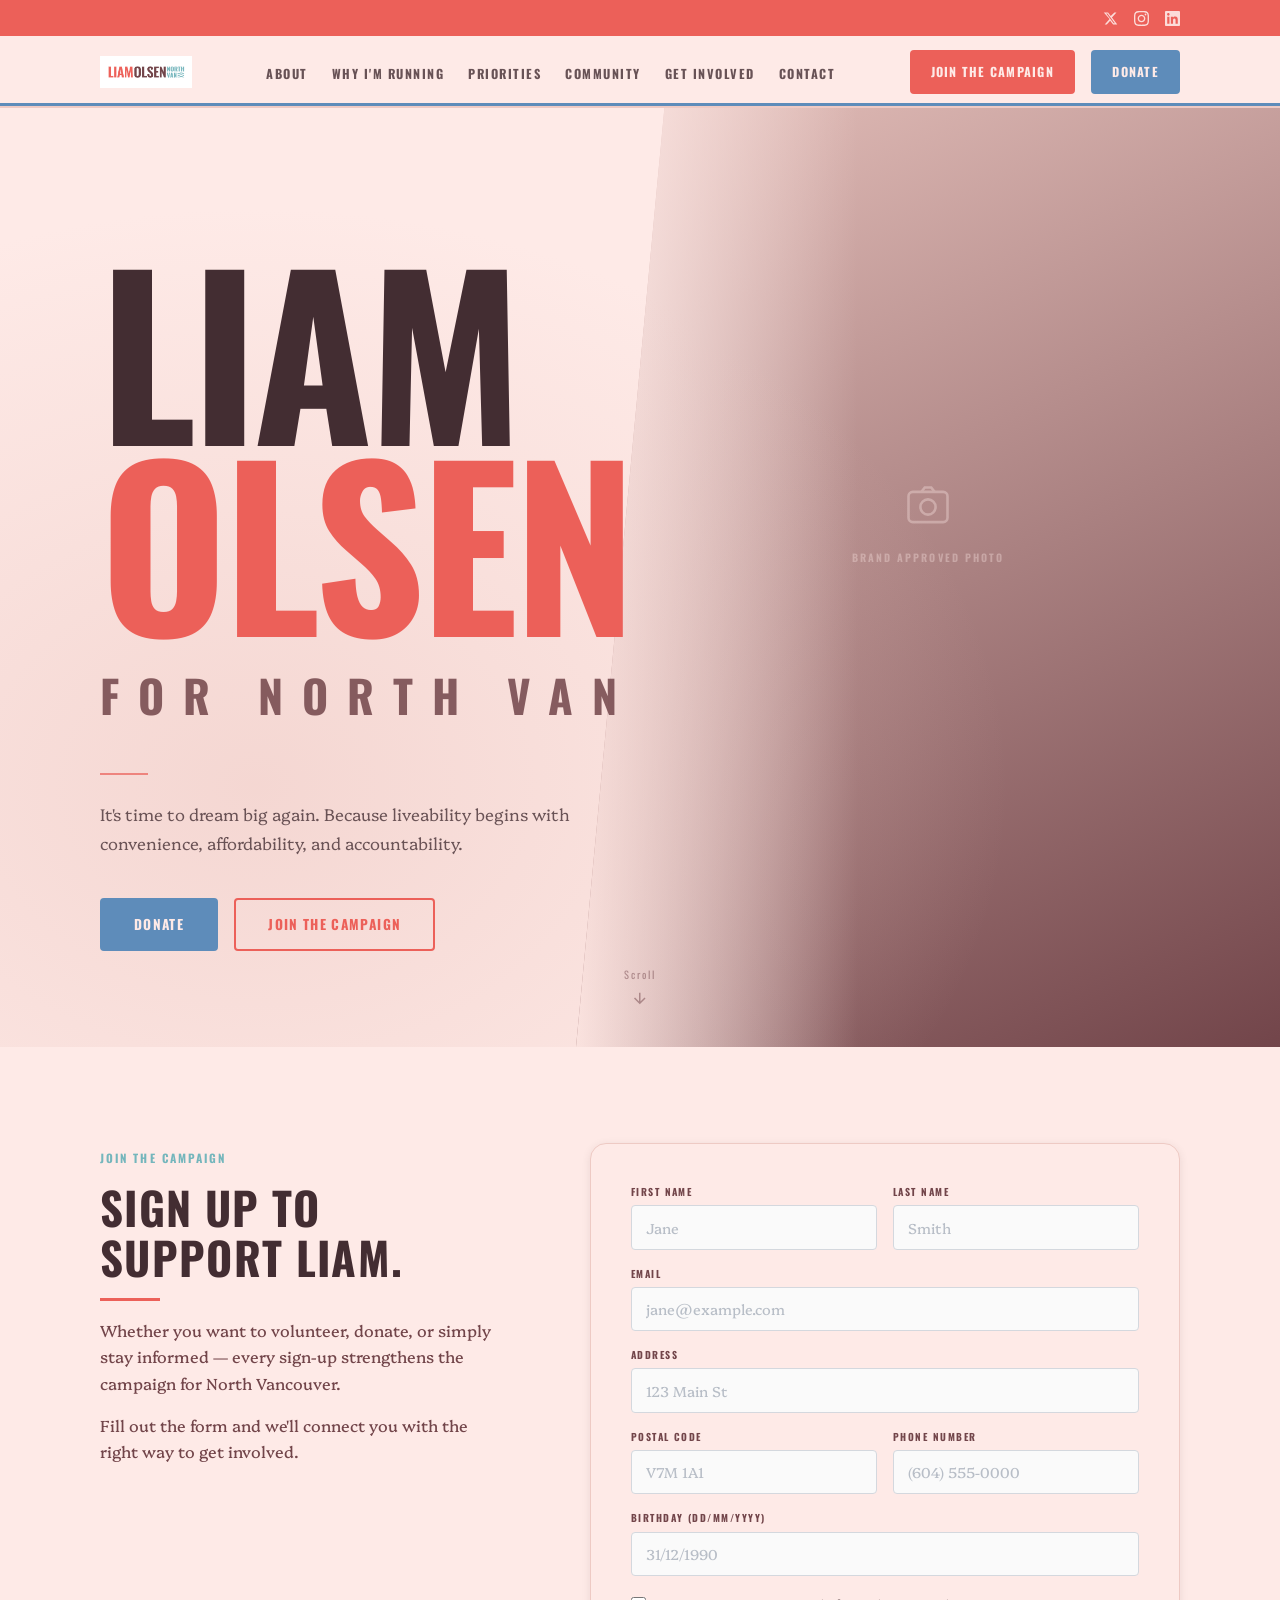
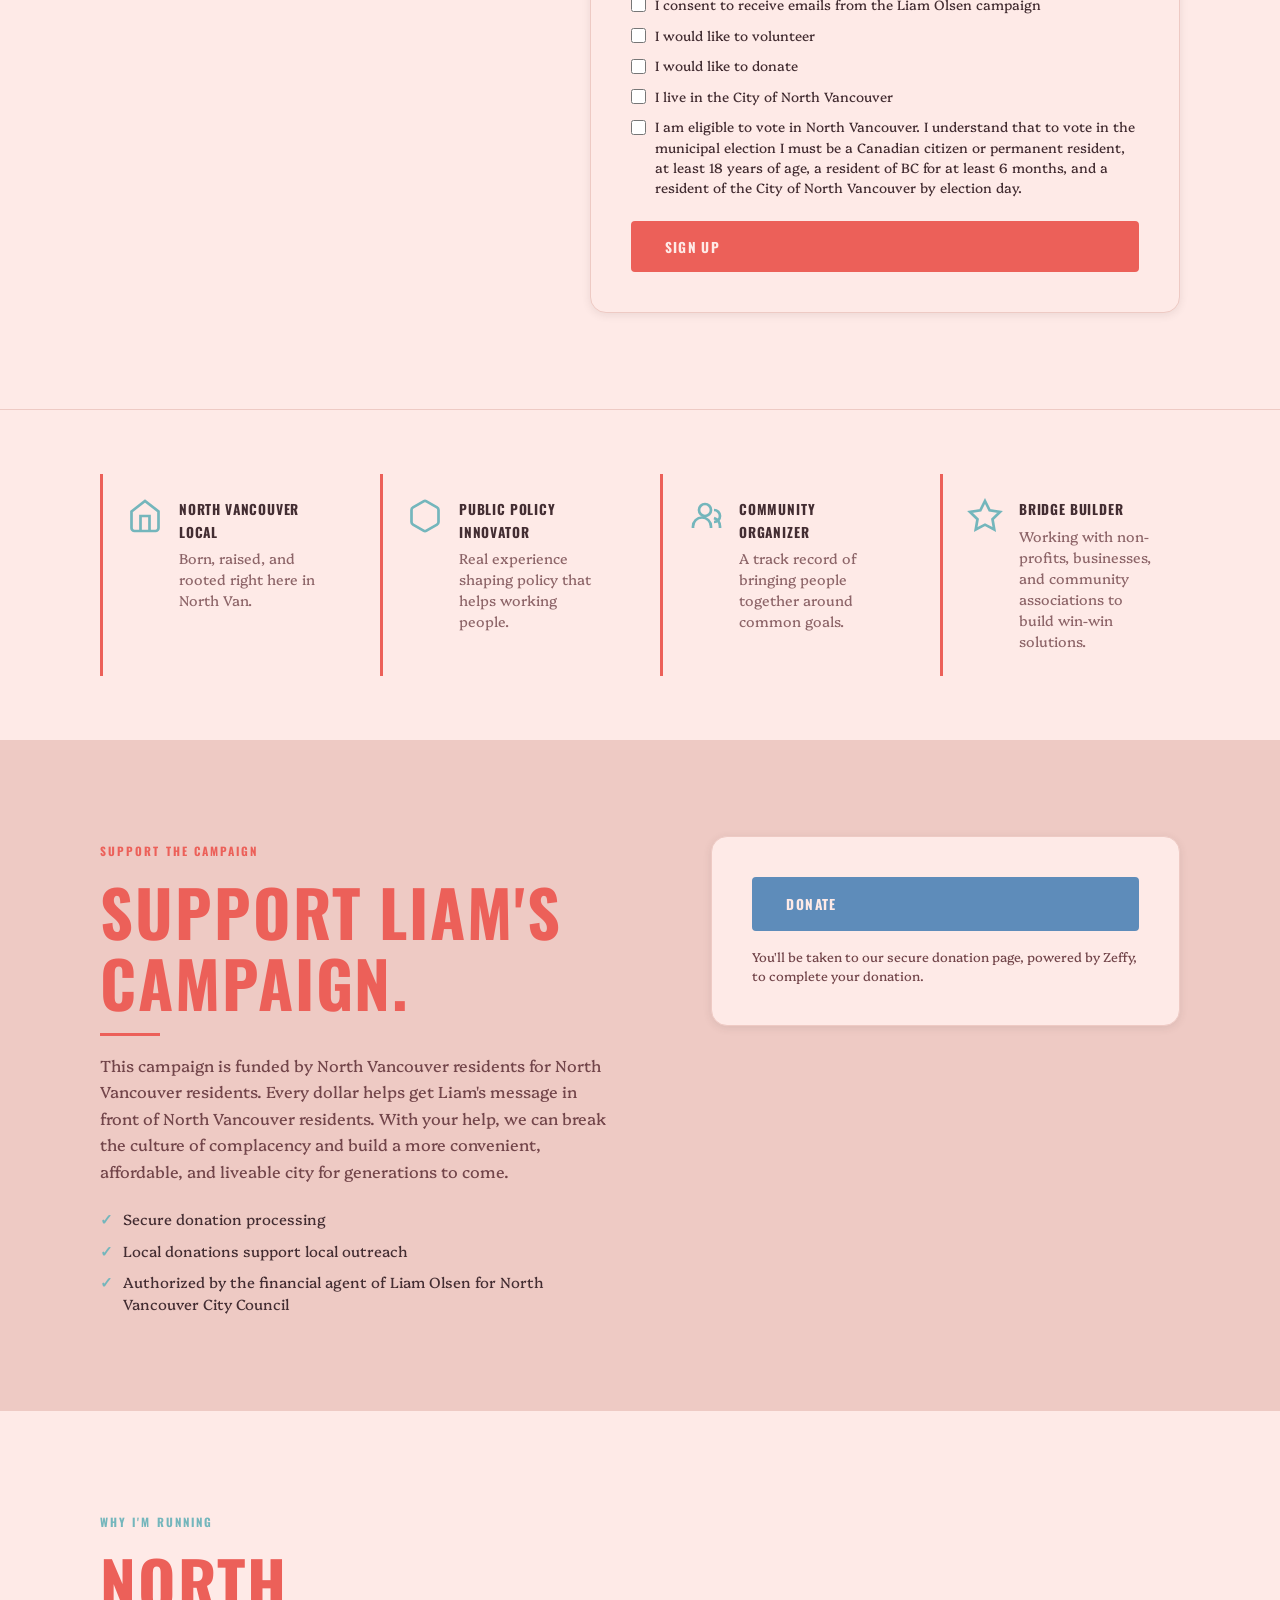
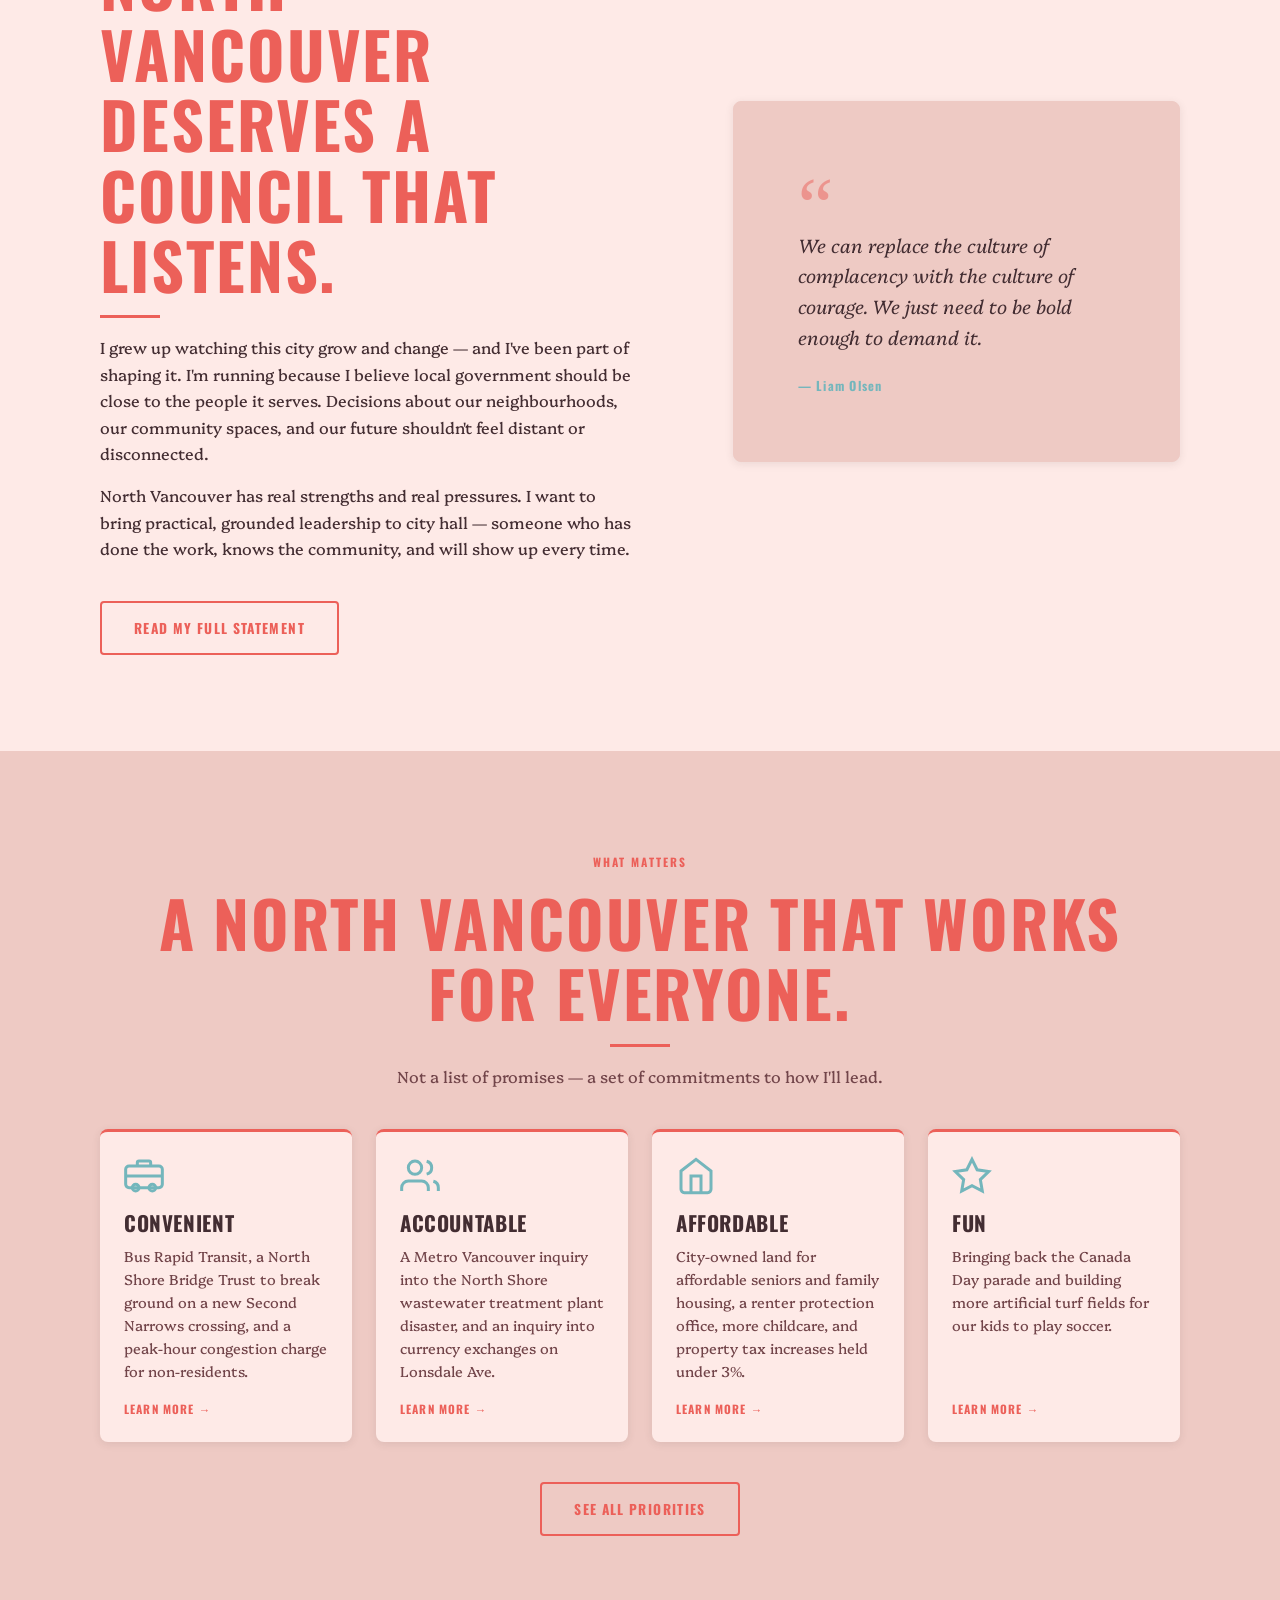
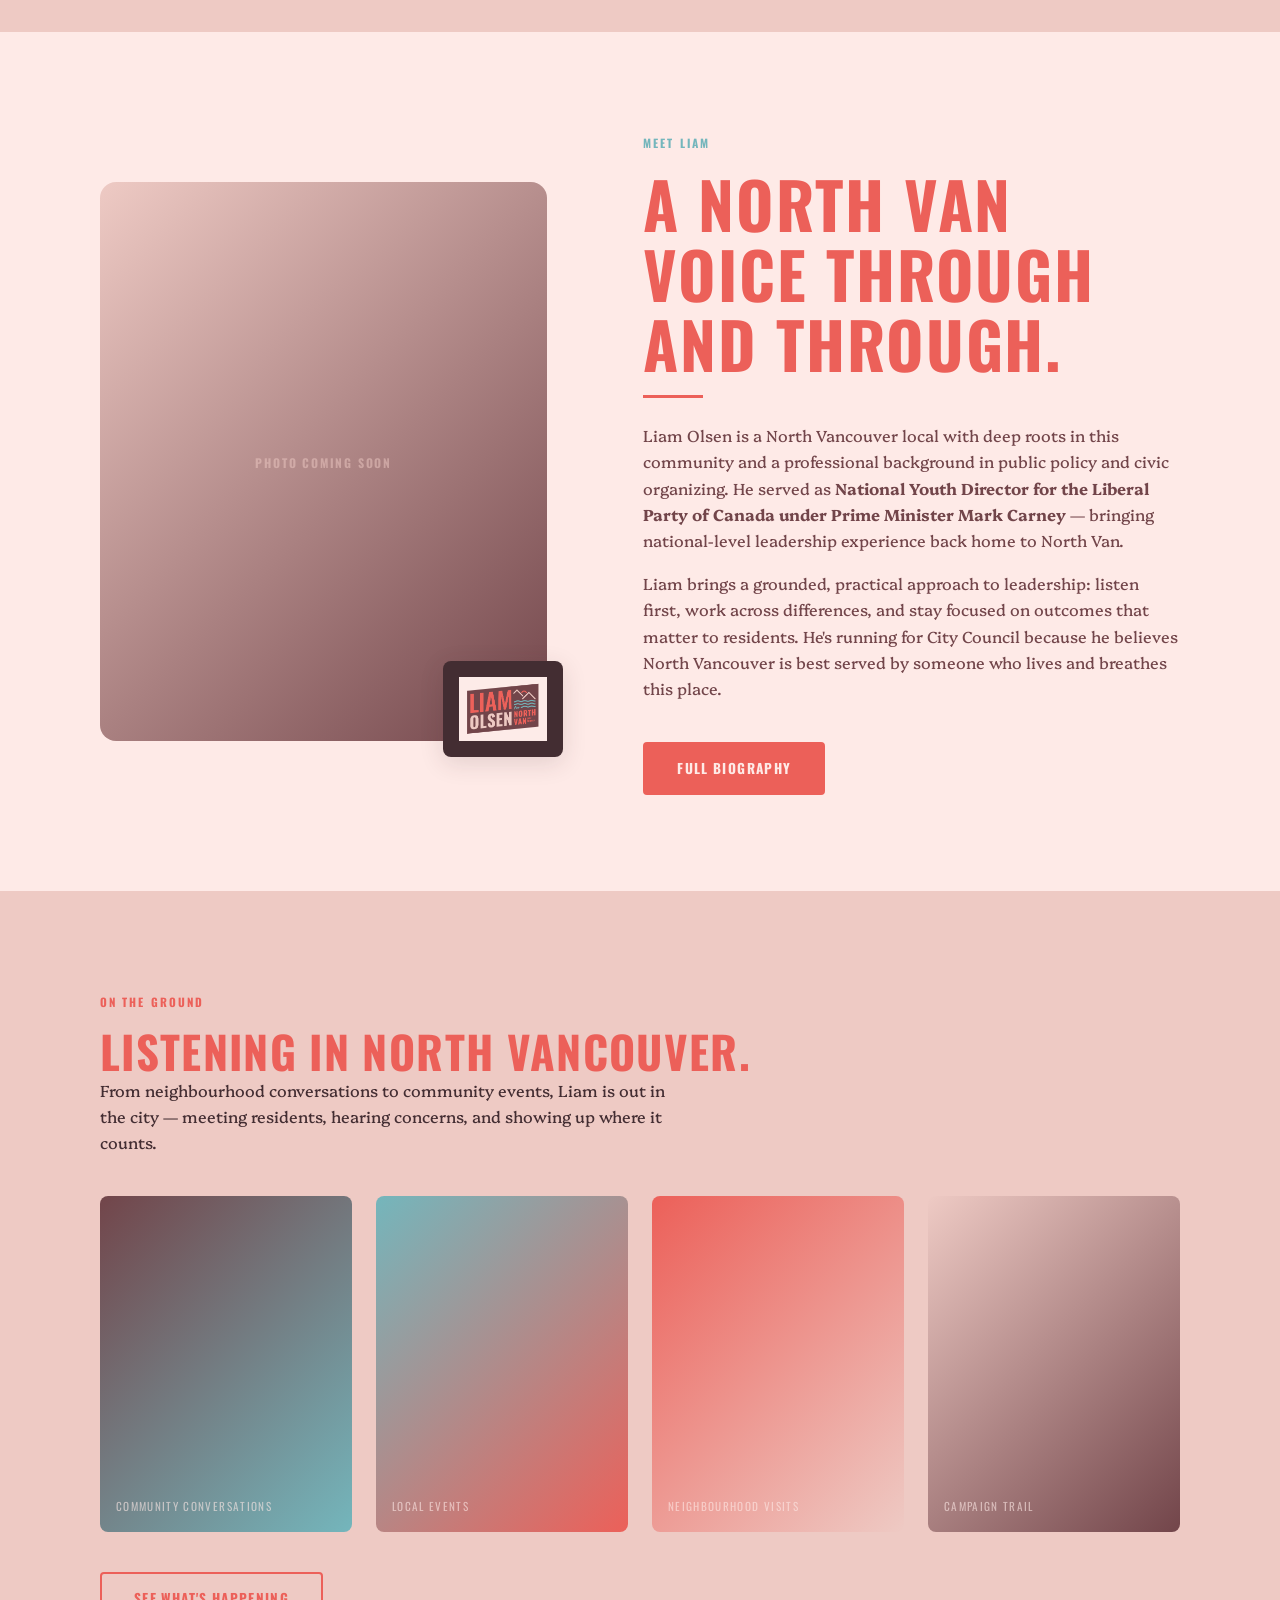
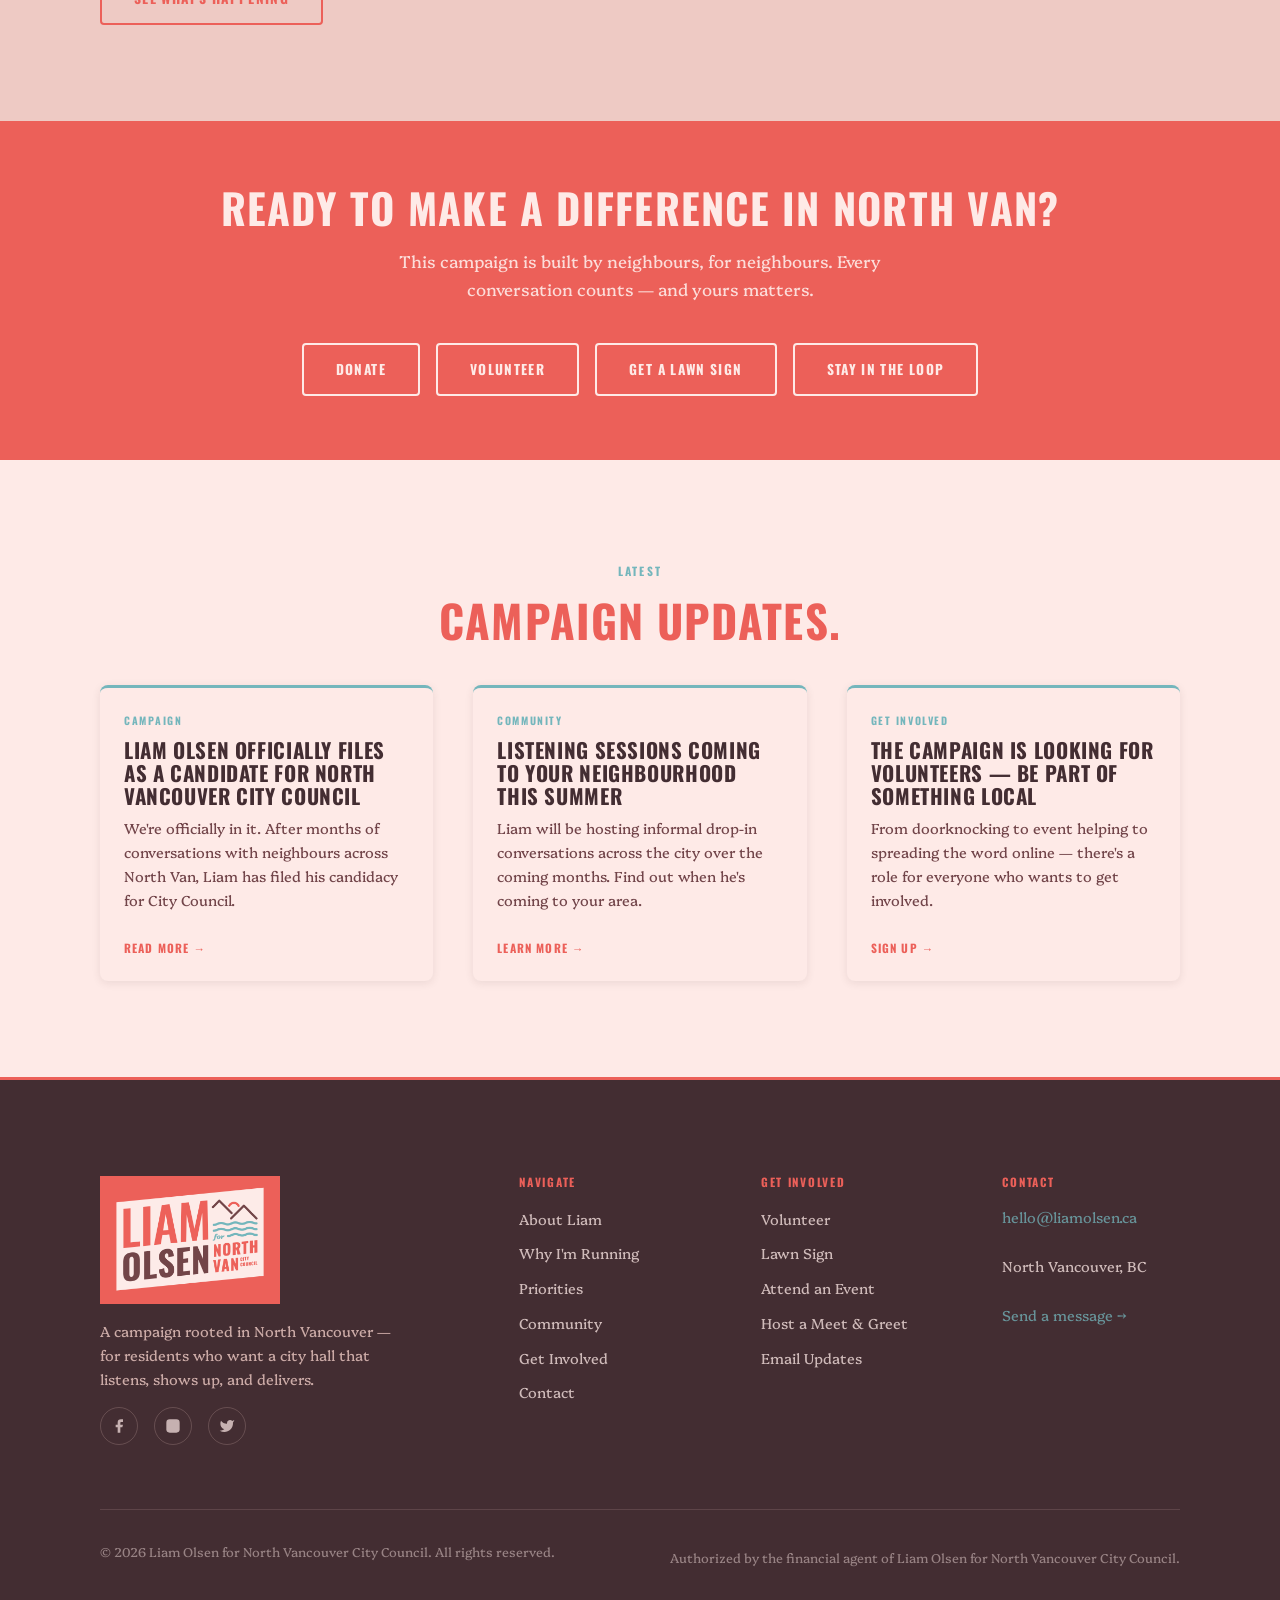
==== index.html @ 7c917e51 "Simplify homepage donate card to a single Donate button Amount selection and recurring toggle now ha" ====
<!DOCTYPE html>
<html lang="en">
<head>
  <meta charset="UTF-8" />
  <meta name="viewport" content="width=device-width, initial-scale=1.0" />
  <title>Liam Olsen — North Vancouver City Council</title>
  <meta name="description" content="Liam Olsen is running for North Vancouver City Council. A local voice, public policy professional, and community leader committed to a responsive, connected North Vancouver." />
  <link rel="icon" type="image/svg+xml" href="favicon.svg" />
  <link rel="stylesheet" href="css/global.css" />
  <link rel="stylesheet" href="css/index.css" />
</head>
<body>

  <!-- ── NAVIGATION ── -->
  <!-- ── SUBHEADER: social links ── -->
  <div class="site-subheader" aria-label="Social media links">
    <div class="subheader-inner">
      <nav class="subheader-social">
        <a href="#" aria-label="Follow Liam on X" target="_blank" rel="noopener noreferrer">
          <svg viewBox="0 0 24 24" fill="currentColor" aria-hidden="true"><path d="M18.244 2.25h3.308l-7.227 8.26 8.502 11.24H16.17l-4.714-6.231-5.401 6.231H2.748l7.73-8.835L1.254 2.25H8.08l4.26 5.632zm-1.161 17.52h1.833L7.084 4.126H5.117z"/></svg>
        </a>
        <a href="#" aria-label="Follow Liam on Instagram" target="_blank" rel="noopener noreferrer">
          <svg viewBox="0 0 24 24" fill="currentColor" aria-hidden="true"><path d="M12 2.163c3.204 0 3.584.012 4.85.07 3.252.148 4.771 1.691 4.919 4.919.058 1.265.069 1.645.069 4.849 0 3.205-.012 3.584-.069 4.849-.149 3.225-1.664 4.771-4.919 4.919-1.266.058-1.644.07-4.85.07-3.204 0-3.584-.012-4.849-.07-3.26-.149-4.771-1.699-4.919-4.92-.058-1.265-.07-1.644-.07-4.849 0-3.204.013-3.583.07-4.849.149-3.227 1.664-4.771 4.919-4.919 1.266-.057 1.645-.069 4.849-.069zm0-2.163c-3.259 0-3.667.014-4.947.072-4.358.2-6.78 2.618-6.98 6.98-.059 1.281-.073 1.689-.073 4.948 0 3.259.014 3.668.072 4.948.2 4.358 2.618 6.78 6.98 6.98 1.281.058 1.689.072 4.948.072 3.259 0 3.668-.014 4.948-.072 4.354-.2 6.782-2.618 6.979-6.98.059-1.28.073-1.689.073-4.948 0-3.259-.014-3.667-.072-4.947-.196-4.354-2.617-6.78-6.979-6.98-1.281-.059-1.69-.073-4.949-.073zm0 5.838c-3.403 0-6.162 2.759-6.162 6.162s2.759 6.163 6.162 6.163 6.162-2.759 6.162-6.163c0-3.403-2.759-6.162-6.162-6.162zm0 10.162c-2.209 0-4-1.79-4-4 0-2.209 1.791-4 4-4s4 1.791 4 4c0 2.21-1.791 4-4 4zm6.406-11.845c-.796 0-1.441.645-1.441 1.44s.645 1.44 1.441 1.44c.795 0 1.439-.645 1.439-1.44s-.644-1.44-1.439-1.44z"/></svg>
        </a>
        <a href="#" aria-label="Connect with Liam on LinkedIn" target="_blank" rel="noopener noreferrer">
          <svg viewBox="0 0 24 24" fill="currentColor" aria-hidden="true"><path d="M20.447 20.452h-3.554v-5.569c0-1.328-.027-3.037-1.852-3.037-1.853 0-2.136 1.445-2.136 2.939v5.667H9.351V9h3.414v1.561h.046c.477-.9 1.637-1.85 3.37-1.85 3.601 0 4.267 2.37 4.267 5.455v6.286zM5.337 7.433c-1.144 0-2.063-.926-2.063-2.065 0-1.138.92-2.063 2.063-2.063 1.14 0 2.064.925 2.064 2.063 0 1.139-.925 2.065-2.064 2.065zm1.782 13.019H3.555V9h3.564v11.452zM22.225 0H1.771C.792 0 0 .774 0 1.729v20.542C0 23.227.792 24 1.771 24h20.451C23.2 24 24 23.227 24 22.271V1.729C24 .774 23.2 0 22.222 0h.003z"/></svg>
        </a>
      </nav>
    </div>
  </div>

  <nav class="site-nav nav-light" aria-label="Main navigation">
    <div class="nav-inner">
      <a href="index.html" class="nav-logo" aria-label="Liam Olsen home">
        <img src="logos/Alt no Bkrd.png" alt="LiamOlsen North Van" />
      </a>
      <ul class="nav-links" role="list">
        <li><a href="about.html">About</a></li>
        <li><a href="why-running.html">Why I'm Running</a></li>
        <li><a href="priorities.html">Priorities</a></li>
        <li><a href="community.html">Community</a></li>
        <li><a href="get-involved.html">Get Involved</a></li>
        <li><a href="contact.html">Contact</a></li>
      </ul>
      <a href="get-involved.html" class="btn btn-primary nav-cta">Join the Campaign</a>
      <a href="https://www.zeffy.com/en-CA/donation-form/donate-for-a-better-north-vancouver" target="_blank" rel="noopener noreferrer" class="btn btn-blue nav-cta">Donate</a>
      <button class="nav-hamburger" aria-label="Open menu" aria-expanded="false" aria-controls="mobile-menu">
        <span></span><span></span><span></span>
      </button>
    </div>
  </nav>

  <!-- Mobile menu -->
  <div class="nav-mobile" id="mobile-menu" role="dialog" aria-label="Navigation">
    <a href="about.html">About</a>
    <a href="why-running.html">Why I'm Running</a>
    <a href="priorities.html">Priorities</a>
    <a href="community.html">Community</a>
    <a href="get-involved.html">Get Involved</a>
    <a href="contact.html">Contact</a>
    <a href="get-involved.html" class="btn btn-primary">Join the Campaign</a>
    <a href="https://www.zeffy.com/en-CA/donation-form/donate-for-a-better-north-vancouver" target="_blank" rel="noopener noreferrer" class="btn btn-blue">Donate</a>
  </div>

  <main>

    <!-- ── HERO ── -->
    <section class="hero" aria-labelledby="hero-heading">
      <div class="hero-bg" aria-hidden="true">
        <!-- TO ADD PHOTO: replace .hero-panel-placeholder with
             <img src="imgs/hero-photo.jpg" alt="" class="hero-panel-img" /> -->
        <div class="hero-panel" aria-hidden="true">
          <div class="hero-panel-placeholder">
            <svg viewBox="0 0 24 24" fill="none" stroke="currentColor" stroke-width="1.2"><rect x="3" y="5" width="18" height="14" rx="2"/><circle cx="12" cy="12" r="3.5"/><path d="M9 5l1.5-2h3L15 5"/></svg>
            <span>Brand approved photo</span>
          </div>
        </div>
      </div>
      <div class="container hero-content">
        <h1 id="hero-heading" class="hero-heading">
          <span class="hero-name">Liam</span>
          <span class="hero-name hero-name--red">Olsen</span>
        </h1>
        <p class="hero-for">For North Van</p>
        <span class="hero-rule" aria-hidden="true"></span>
        <p class="hero-sub">
          It's time to dream big again. Because liveability begins with
          convenience, affordability, and accountability.
        </p>
        <div class="hero-actions">
          <a href="https://www.zeffy.com/en-CA/donation-form/donate-for-a-better-north-vancouver" target="_blank" rel="noopener noreferrer" class="btn btn-blue">Donate</a>
          <a href="get-involved.html" class="btn btn-outline-salmon">Join the Campaign</a>
        </div>
      </div>
      <div class="hero-scroll-hint" aria-hidden="true">
        <span>Scroll</span>
        <svg viewBox="0 0 24 24" fill="none" stroke="currentColor" stroke-width="2"><path d="M12 5v14M5 12l7 7 7-7"/></svg>
      </div>
    </section>

    <!-- ── HOME SIGNUP ── -->
    <section class="home-signup" aria-labelledby="home-signup-heading">
      <div class="container">
        <div class="home-signup-grid">
          <div class="home-signup-intro fade-in">
            <span class="section-label">Join the Campaign</span>
            <h2 id="home-signup-heading" class="h2">Sign up to support Liam.</h2>
            <span class="divider"></span>
            <p>Whether you want to volunteer, donate, or simply stay informed — every sign-up strengthens the campaign for North Vancouver.</p>
            <p>Fill out the form and we'll connect you with the right way to get involved.</p>
          </div>
          <div class="hs-card fade-in fade-in-delay-1">
            <form class="hs-form" id="home-signup-form" novalidate aria-label="Campaign sign-up">
              <div class="hs-row">
                <div class="hs-field">
                  <label for="hs-first">First Name</label>
                  <input type="text" id="hs-first" name="first_name" class="hs-input" placeholder="Jane" required autocomplete="given-name" />
                </div>
                <div class="hs-field">
                  <label for="hs-last">Last Name</label>
                  <input type="text" id="hs-last" name="last_name" class="hs-input" placeholder="Smith" required autocomplete="family-name" />
                </div>
              </div>
              <div class="hs-field">
                <label for="hs-email">Email</label>
                <input type="email" id="hs-email" name="email" class="hs-input" placeholder="jane@example.com" required autocomplete="email" />
              </div>
              <div class="hs-field">
                <label for="hs-address">Address</label>
                <input type="text" id="hs-address" name="address" class="hs-input" placeholder="123 Main St" autocomplete="street-address" />
              </div>
              <div class="hs-row">
                <div class="hs-field">
                  <label for="hs-postal">Postal Code</label>
                  <input type="text" id="hs-postal" name="postal_code" class="hs-input" placeholder="V7M 1A1" autocomplete="postal-code" />
                </div>
                <div class="hs-field">
                  <label for="hs-phone">Phone Number</label>
                  <input type="tel" id="hs-phone" name="phone" class="hs-input" placeholder="(604) 555-0000" autocomplete="tel" />
                </div>
              </div>
              <div class="hs-field">
                <label for="hs-birthday">Birthday (DD/MM/YYYY)</label>
                <input type="text" id="hs-birthday" name="birthday" class="hs-input" placeholder="31/12/1990" />
              </div>
              <div class="hs-checks">
                <label class="hs-check"><input type="checkbox" name="consent_email" /> I consent to receive emails from the Liam Olsen campaign</label>
                <label class="hs-check"><input type="checkbox" name="volunteer" /> I would like to volunteer</label>
                <label class="hs-check"><input type="checkbox" name="donate" /> I would like to donate</label>
                <label class="hs-check"><input type="checkbox" name="lives_in_northvan" /> I live in the City of North Vancouver</label>
                <label class="hs-check"><input type="checkbox" name="eligible_voter" /> I am eligible to vote in North Vancouver. I understand that to vote in the municipal election I must be a Canadian citizen or permanent resident, at least 18 years of age, a resident of BC for at least 6 months, and a resident of the City of North Vancouver by election day.</label>
              </div>
              <button type="submit" class="btn btn-primary full-width" style="margin-top:0.5rem;">Sign Up</button>
            </form>
            <div id="home-signup-success" class="hs-success hidden">
              <div class="hs-success-icon" aria-hidden="true">✓</div>
              <h3>You're signed up!</h3>
              <p>Thanks for joining the campaign. We'll be in touch soon.</p>
            </div>
          </div>
        </div>
      </div>
    </section>

    <!-- ── TRUST STRIP ── -->
    <section class="trust-strip section-sm" aria-label="Key credentials">
      <div class="container">
        <ul class="trust-list" role="list">
          <li class="trust-item fade-in">
            <div class="trust-icon" aria-hidden="true">
              <svg viewBox="0 0 24 24" fill="none" stroke="currentColor" stroke-width="1.8"><path d="M3 9l9-7 9 7v11a2 2 0 01-2 2H5a2 2 0 01-2-2z"/><polyline points="9 22 9 12 15 12 15 22"/></svg>
            </div>
            <div>
              <strong>North Vancouver Local</strong>
              <p>Born, raised, and rooted right here in North Van.</p>
            </div>
          </li>
          <li class="trust-item fade-in fade-in-delay-1">
            <div class="trust-icon" aria-hidden="true">
              <svg viewBox="0 0 24 24" fill="none" stroke="currentColor" stroke-width="1.8"><path d="M21 16V8a2 2 0 00-1-1.73l-7-4a2 2 0 00-2 0l-7 4A2 2 0 003 8v8a2 2 0 001 1.73l7 4a2 2 0 002 0l7-4A2 2 0 0021 16z"/></svg>
            </div>
            <div>
              <strong>Public Policy Innovator</strong>
              <p>Real experience shaping policy that helps working people.</p>
            </div>
          </li>
          <li class="trust-item fade-in fade-in-delay-2">
            <div class="trust-icon" aria-hidden="true">
              <svg viewBox="0 0 24 24" fill="none" stroke="currentColor" stroke-width="1.8"><circle cx="12" cy="8" r="4"/><path d="M4 20v-1a6 6 0 0112 0v1"/><path d="M18 8a4 4 0 010 8"/><path d="M22 20v-1a6 6 0 00-4-5.65"/></svg>
            </div>
            <div>
              <strong>Community Organizer</strong>
              <p>A track record of bringing people together around common goals.</p>
            </div>
          </li>
          <li class="trust-item fade-in fade-in-delay-3">
            <div class="trust-icon" aria-hidden="true">
              <svg viewBox="0 0 24 24" fill="none" stroke="currentColor" stroke-width="1.8"><polygon points="12 2 15.09 8.26 22 9.27 17 14.14 18.18 21.02 12 17.77 5.82 21.02 7 14.14 2 9.27 8.91 8.26 12 2"/></svg>
            </div>
            <div>
              <strong>Bridge Builder</strong>
              <p>Working with non-profits, businesses, and community associations to build win-win solutions.</p>
            </div>
          </li>
        </ul>
      </div>
    </section>

    <!-- ── DONATE ── -->
    <section id="donate" class="section donate-section bg-beige" aria-labelledby="donate-heading">
      <div class="container donate-grid">
        <div class="donate-text fade-in">
          <span class="section-label salmon">Support the Campaign</span>
          <h2 id="donate-heading" class="h1 heading-on-light">Support Liam's campaign.</h2>
          <span class="divider"></span>
          <p>
            This campaign is funded by North Vancouver residents for North Vancouver residents.
            Every dollar helps get Liam's message in front of North Vancouver residents. With your help,
            we can break the culture of complacency and build a more convenient, affordable, and
            liveable city for generations to come.
          </p>
          <ul class="donate-trust-notes" role="list">
            <li><span class="donate-check" aria-hidden="true">✓</span> Secure donation processing</li>
            <li><span class="donate-check" aria-hidden="true">✓</span> Local donations support local outreach</li>
            <li><span class="donate-check" aria-hidden="true">✓</span> Authorized by the financial agent of Liam Olsen for North Vancouver City Council</li>
          </ul>
        </div>
        <div class="hs-card donate-card fade-in fade-in-delay-1">
          <a href="https://www.zeffy.com/en-CA/donation-form/donate-for-a-better-north-vancouver" id="donate-submit" class="btn btn-blue full-width" target="_blank" rel="noopener noreferrer">Donate</a>
          <p class="donate-fineprint">
            You'll be taken to our secure donation page, powered by Zeffy, to complete your donation.
          </p>
        </div>
      </div>
    </section>

    <!-- ── WHY I'M RUNNING ── -->
    <section class="section why-preview" aria-labelledby="why-heading">
      <div class="container why-grid">
        <div class="why-text fade-in">
          <span class="section-label">Why I'm Running</span>
          <h2 id="why-heading" class="h1 heading-on-light">North Vancouver deserves a council that listens.</h2>
          <span class="divider"></span>
          <p>
            I grew up watching this city grow and change — and I've been part of shaping it.
            I'm running because I believe local government should be close to the people it serves.
            Decisions about our neighbourhoods, our community spaces, and our future shouldn't feel
            distant or disconnected.
          </p>
          <p>
            North Vancouver has real strengths and real pressures. I want to bring practical,
            grounded leadership to city hall — someone who has done the work,
            knows the community, and will show up every time.
          </p>
          <a href="why-running.html" class="btn btn-outline-salmon mt-lg">Read My Full Statement</a>
        </div>
        <div class="why-visual fade-in fade-in-delay-1" aria-hidden="true">
          <div class="why-quote">
            <span class="why-quote-mark" aria-hidden="true">&ldquo;</span>
            <p>We can replace the culture of complacency with the culture of courage. We just need to be bold enough to demand it.</p>
            <cite>— Liam Olsen</cite>
          </div>
        </div>
      </div>
    </section>

    <!-- ── PRIORITIES OVERVIEW ── -->
    <section class="section priorities-preview bg-beige" aria-labelledby="priorities-heading">
      <div class="container">
        <div class="section-intro text-center fade-in">
          <span class="section-label salmon">What Matters</span>
          <h2 id="priorities-heading" class="h1 heading-on-light">A North Vancouver that works for everyone.</h2>
          <span class="divider center"></span>
          <p style="margin:0 auto;">Not a list of promises — a set of commitments to how I'll lead.</p>
        </div>
        <ul class="priority-cards grid-4 mt-lg" role="list">
          <li class="priority-card fade-in">
            <div class="priority-icon" aria-hidden="true">
              <svg viewBox="0 0 24 24" fill="none" stroke="currentColor" stroke-width="1.8"><rect x="1" y="6" width="22" height="13" rx="2"/><path d="M16 6V4a1 1 0 00-1-1H9a1 1 0 00-1 1v2"/><circle cx="7" cy="19" r="2"/><circle cx="17" cy="19" r="2"/><path d="M1 12h22"/></svg>
            </div>
            <h3 class="h4">Convenient</h3>
            <p>Bus Rapid Transit, a North Shore Bridge Trust to break ground on a new Second Narrows crossing, and a peak-hour congestion charge for non-residents.</p>
            <a href="priorities.html#convenient" class="priority-link">Learn more →</a>
          </li>
          <li class="priority-card fade-in fade-in-delay-1">
            <div class="priority-icon" aria-hidden="true">
              <svg viewBox="0 0 24 24" fill="none" stroke="currentColor" stroke-width="1.8"><path d="M17 21v-2a4 4 0 00-4-4H5a4 4 0 00-4 4v2"/><circle cx="9" cy="7" r="4"/><path d="M23 21v-2a4 4 0 00-3-3.87"/><path d="M16 3.13a4 4 0 010 7.75"/></svg>
            </div>
            <h3 class="h4">Accountable</h3>
            <p>A Metro Vancouver inquiry into the North Shore wastewater treatment plant disaster, and an inquiry into currency exchanges on Lonsdale Ave.</p>
            <a href="priorities.html#accountable" class="priority-link">Learn more →</a>
          </li>
          <li class="priority-card fade-in fade-in-delay-2">
            <div class="priority-icon" aria-hidden="true">
              <svg viewBox="0 0 24 24" fill="none" stroke="currentColor" stroke-width="1.8"><path d="M3 9l9-7 9 7v11a2 2 0 01-2 2H5a2 2 0 01-2-2z"/><polyline points="9 22 9 12 15 12 15 22"/></svg>
            </div>
            <h3 class="h4">Affordable</h3>
            <p>City-owned land for affordable seniors and family housing, a renter protection office, more childcare, and property tax increases held under 3%.</p>
            <a href="priorities.html#affordable" class="priority-link">Learn more →</a>
          </li>
          <li class="priority-card fade-in fade-in-delay-3">
            <div class="priority-icon" aria-hidden="true">
              <svg viewBox="0 0 24 24" fill="none" stroke="currentColor" stroke-width="1.8"><polygon points="12 2 15.09 8.26 22 9.27 17 14.14 18.18 21.02 12 17.77 5.82 21.02 7 14.14 2 9.27 8.91 8.26 12 2"/></svg>
            </div>
            <h3 class="h4">Fun</h3>
            <p>Bringing back the Canada Day parade and building more artificial turf fields for our kids to play soccer.</p>
            <a href="priorities.html#fun" class="priority-link">Learn more →</a>
          </li>
        </ul>
        <div class="text-center mt-lg fade-in">
          <a href="priorities.html" class="btn btn-outline-salmon">See All Priorities</a>
        </div>
      </div>
    </section>

    <!-- ── MEET LIAM ── -->
    <section class="section meet-liam" aria-labelledby="meet-heading">
      <div class="container meet-grid">
        <div class="meet-image fade-in" aria-label="Photo of Liam Olsen">
          <!-- Replace with actual photo: <img src="imgs/liam-olsen.jpg" alt="Liam Olsen" /> -->
          <div class="meet-image-placeholder">
            <div class="meet-image-inner">
              <span class="label" style="color:var(--beige); opacity:0.5;">Photo coming soon</span>
            </div>
          </div>
          <div class="meet-image-badge">
            <img src="logos/Main 2 White Background.png" alt="" />
          </div>
        </div>
        <div class="meet-text fade-in fade-in-delay-1">
          <span class="section-label">Meet Liam</span>
          <h2 id="meet-heading" class="h1 heading-on-light">A North Van voice through and through.</h2>
          <span class="divider"></span>
          <p>
            Liam Olsen is a North Vancouver local with deep roots in this community
            and a professional background in public policy and civic organizing.
            He served as <strong>National Youth Director for the Liberal Party of Canada
            under Prime Minister Mark Carney</strong> — bringing national-level leadership
            experience back home to North Van.
          </p>
          <p>
            Liam brings a grounded, practical approach to leadership: listen first,
            work across differences, and stay focused on outcomes that matter to residents.
            He's running for City Council because he believes North Vancouver is best served
            by someone who lives and breathes this place.
          </p>
          <a href="about.html" class="btn btn-primary mt-lg">Full Biography</a>
        </div>
      </div>
    </section>

    <!-- ── COMMUNITY PRESENCE ── -->
    <section class="section community-preview bg-beige" aria-labelledby="community-heading">
      <div class="container">
        <div class="section-intro fade-in">
          <span class="section-label salmon">On the Ground</span>
          <h2 id="community-heading" class="h2 heading-on-light">Listening in North Vancouver.</h2>
          <p style="max-width:52ch;">
            From neighbourhood conversations to community events, Liam is out in the city —
            meeting residents, hearing concerns, and showing up where it counts.
          </p>
        </div>
        <div class="community-photos mt-lg" aria-label="Community photos">
          <div class="community-photo fade-in">
            <div class="community-photo-fill" style="background: linear-gradient(135deg, var(--brown) 0%, var(--teal) 100%);">
              <span class="community-photo-caption">Community conversations</span>
            </div>
          </div>
          <div class="community-photo fade-in fade-in-delay-1">
            <div class="community-photo-fill" style="background: linear-gradient(135deg, var(--teal) 0%, var(--salmon) 100%);">
              <span class="community-photo-caption">Local events</span>
            </div>
          </div>
          <div class="community-photo fade-in fade-in-delay-2">
            <div class="community-photo-fill" style="background: linear-gradient(135deg, var(--salmon) 0%, var(--beige) 100%);">
              <span class="community-photo-caption">Neighbourhood visits</span>
            </div>
          </div>
          <div class="community-photo fade-in fade-in-delay-3">
            <div class="community-photo-fill" style="background: linear-gradient(135deg, var(--beige) 0%, var(--brown) 100%);">
              <span class="community-photo-caption">Campaign trail</span>
            </div>
          </div>
        </div>
        <div class="mt-lg fade-in">
          <a href="community.html" class="btn btn-outline-salmon">See What's Happening</a>
        </div>
      </div>
    </section>

    <!-- ── GET INVOLVED CTA ── -->
    <section class="cta-strip" aria-labelledby="cta-heading">
      <div class="container">
        <div class="fade-in">
          <h2 id="cta-heading">Ready to make a difference in North Van?</h2>
          <p>This campaign is built by neighbours, for neighbours. Every conversation counts — and yours matters.</p>
          <div style="display:flex; gap:1rem; justify-content:center; flex-wrap:wrap;">
            <a href="https://www.zeffy.com/en-CA/donation-form/donate-for-a-better-north-vancouver" class="btn btn-outline-light" target="_blank" rel="noopener noreferrer">Donate</a>
            <a href="get-involved.html" class="btn btn-outline-light">Volunteer</a>
            <a href="get-involved.html#lawn-sign" class="btn btn-outline-light">Get a Lawn Sign</a>
            <a href="get-involved.html#email-signup" class="btn btn-outline-light">Stay in the Loop</a>
          </div>
        </div>
      </div>
    </section>

    <!-- ── UPDATES ── -->
    <section class="section updates" aria-labelledby="updates-heading">
      <div class="container">
        <div class="section-intro text-center fade-in">
          <span class="section-label">Latest</span>
          <h2 id="updates-heading" class="h2 heading-on-light">Campaign updates.</h2>
        </div>
        <div class="updates-grid grid-3 mt-lg">
          <article class="update-card fade-in">
            <div class="update-tag">Campaign</div>
            <h3 class="h4">Liam Olsen officially files as a candidate for North Vancouver City Council</h3>
            <p>We're officially in it. After months of conversations with neighbours across North Van, Liam has filed his candidacy for City Council.</p>
            <a href="community.html" class="priority-link">Read more →</a>
          </article>
          <article class="update-card fade-in fade-in-delay-1">
            <div class="update-tag">Community</div>
            <h3 class="h4">Listening sessions coming to your neighbourhood this summer</h3>
            <p>Liam will be hosting informal drop-in conversations across the city over the coming months. Find out when he's coming to your area.</p>
            <a href="get-involved.html" class="priority-link">Learn more →</a>
          </article>
          <article class="update-card fade-in fade-in-delay-2">
            <div class="update-tag">Get Involved</div>
            <h3 class="h4">The campaign is looking for volunteers — be part of something local</h3>
            <p>From doorknocking to event helping to spreading the word online — there's a role for everyone who wants to get involved.</p>
            <a href="get-involved.html" class="priority-link">Sign up →</a>
          </article>
        </div>
      </div>
    </section>

  </main>

  <!-- ── FOOTER ── -->
  <footer class="site-footer">
    <div class="container">
      <div class="footer-grid">
        <div class="footer-brand">
          <img src="logos/Main 1 Red bkrd.png" alt="Liam Olsen for North Vancouver City Council" class="footer-logo" />
          <p>A campaign rooted in North Vancouver — for residents who want a city hall that listens, shows up, and delivers.</p>
          <div class="footer-socials" aria-label="Social media links">
            <a href="#" aria-label="Facebook">
              <svg viewBox="0 0 24 24"><path d="M18 2h-3a5 5 0 00-5 5v3H7v4h3v8h4v-8h3l1-4h-4V7a1 1 0 011-1h3z"/></svg>
            </a>
            <a href="#" aria-label="Instagram">
              <svg viewBox="0 0 24 24"><rect x="2" y="2" width="20" height="20" rx="5" ry="5"/><path d="M16 11.37A4 4 0 1112.63 8 4 4 0 0116 11.37z"/><line x1="17.5" y1="6.5" x2="17.51" y2="6.5"/></svg>
            </a>
            <a href="#" aria-label="Twitter / X">
              <svg viewBox="0 0 24 24"><path d="M23 3a10.9 10.9 0 01-3.14 1.53 4.48 4.48 0 00-7.86 3v1A10.66 10.66 0 013 4s-4 9 5 13a11.64 11.64 0 01-7 2c9 5 20 0 20-11.5a4.5 4.5 0 00-.08-.83A7.72 7.72 0 0023 3z"/></svg>
            </a>
          </div>
        </div>
        <div class="footer-col">
          <h4>Navigate</h4>
          <ul>
            <li><a href="about.html">About Liam</a></li>
            <li><a href="why-running.html">Why I'm Running</a></li>
            <li><a href="priorities.html">Priorities</a></li>
            <li><a href="community.html">Community</a></li>
            <li><a href="get-involved.html">Get Involved</a></li>
            <li><a href="contact.html">Contact</a></li>
          </ul>
        </div>
        <div class="footer-col">
          <h4>Get Involved</h4>
          <ul>
            <li><a href="get-involved.html#volunteer">Volunteer</a></li>
            <li><a href="get-involved.html#lawn-sign">Lawn Sign</a></li>
            <li><a href="get-involved.html#event">Attend an Event</a></li>
            <li><a href="get-involved.html#host">Host a Meet & Greet</a></li>
            <li><a href="get-involved.html#email-signup">Email Updates</a></li>
          </ul>
        </div>
        <div class="footer-col">
          <h4>Contact</h4>
          <p>
            <a href="mailto:hello@liamolsen.ca">hello@liamolsen.ca</a><br /><br />
            North Vancouver, BC<br />
            <br />
            <a href="contact.html">Send a message →</a>
          </p>
        </div>
      </div>
      <div class="footer-bottom">
        <p>&copy; 2026 Liam Olsen for North Vancouver City Council. All rights reserved.</p>
        <p>Authorized by the financial agent of Liam Olsen for North Vancouver City Council.</p>
      </div>
    </div>
  </footer>

  <script src="js/global.js"></script>
  <script src="js/index.js"></script>
</body>
</html>
---- css/global.css ----
/* ============================================================
   global.css — Liam Olsen for North Van City Council
   Design system: brand colors, typography, nav, footer, utils
   ============================================================ */

@import url('https://fonts.googleapis.com/css2?family=Oswald:wght@700&family=Platypi:ital,wght@0,300;0,400;0,600;1,400&display=swap');

/* ── Custom Properties ── */
:root {
  /* Core brand colors */
  --salmon:   #EC6059;
  --brown:    #72454A;
  --black:    #432D32;
  --beige:    #EECAC4;
  --teal:     #74B6BC;
  --white:    #FEEAE7;

  /* Accent colors (use sparingly) */
  --gold:     #E9A867;
  --green:    #669977;
  --blue:     #5E8CBA;
  --purple:   #9D6C9D;
  --pink:     #DF9FBF;
  --grey:     #697C96;

  /* Semantic roles */
  --color-bg-light:    var(--white);
  --color-bg-mid:      var(--beige);
  --color-bg-dark:     var(--black);
  --color-bg-brown:    var(--brown);
  --color-text-light:  var(--white);
  --color-text-dark:   var(--black);
  --color-heading-on-light: var(--salmon);
  --color-heading-on-dark:  var(--white);
  --color-accent:      var(--teal);

  /* Typography */
  --font-heading: 'Oswald', 'Arial Black', sans-serif;
  --font-body:    'Platypi', Georgia, serif;

  /* Spacing scale */
  --space-xs:  0.5rem;
  --space-sm:  1rem;
  --space-md:  1.5rem;
  --space-lg:  2.5rem;
  --space-xl:  4rem;
  --space-2xl: 6rem;
  --space-3xl: 9rem;

  /* Layout */
  --max-width: 1160px;
  --nav-height: 72px;
  --subheader-height: 36px;

  /* Borders / radius */
  --radius-sm: 4px;
  --radius-md: 8px;
  --radius-lg: 16px;

  /* Shadows */
  --shadow-sm: 0 2px 8px rgba(67,45,50,0.10);
  --shadow-md: 0 6px 24px rgba(67,45,50,0.14);
  --shadow-lg: 0 16px 48px rgba(67,45,50,0.18);

  /* Transitions */
  --transition: 0.22s ease;
}

/* ── Reset ── */
*, *::before, *::after { box-sizing: border-box; margin: 0; padding: 0; }
html { scroll-behavior: smooth; font-size: 16px; }
body {
  font-family: var(--font-body);
  color: var(--black);
  background: var(--white);
  line-height: 1.65;
  -webkit-font-smoothing: antialiased;
  -moz-osx-font-smoothing: grayscale;
}
body.menu-open { overflow: hidden; }
img { max-width: 100%; display: block; }
a { color: inherit; text-decoration: none; transition: color var(--transition); }
ul { list-style: none; }
button { cursor: pointer; border: none; background: none; font-family: inherit; }
input, textarea, select { font-family: inherit; font-size: inherit; }

/* ── Typography ── */
h1, h2, h3, h4, h5, h6 {
  font-family: var(--font-heading);
  font-weight: 700;
  text-transform: uppercase;
  letter-spacing: 0.03em;
  line-height: 1.1;
}
p { max-width: 68ch; }
p + p { margin-top: 1em; }

/* Heading sizes */
.h-display { font-size: clamp(3rem, 8vw, 6.5rem); }
.h1        { font-size: clamp(2.4rem, 5vw, 4rem); }
.h2        { font-size: clamp(1.8rem, 3.5vw, 2.8rem); }
.h3        { font-size: clamp(1.3rem, 2.5vw, 1.8rem); }
.h4        { font-size: clamp(1.1rem, 2vw, 1.3rem); }
.label     {
  font-family: var(--font-heading);
  font-size: 0.75rem;
  letter-spacing: 0.15em;
  text-transform: uppercase;
  font-weight: 700;
}

/* Heading color helpers */
.heading-on-light { color: var(--salmon); }
.heading-on-dark  { color: var(--white); }

/* Body text helpers */
.text-dark  { color: var(--black); }
.text-light { color: var(--white); }
.text-muted { color: var(--brown); opacity: 0.75; }
.text-teal  { color: var(--teal); }
.text-salmon { color: var(--salmon); }

/* ── Layout containers ── */
.container {
  width: 100%;
  max-width: var(--max-width);
  margin: 0 auto;
  padding: 0 var(--space-md);
}
@media (min-width: 768px) {
  .container { padding: 0 var(--space-lg); }
}
.section {
  padding: var(--space-2xl) 0;
}
.section-sm { padding: var(--space-xl) 0; }
.section-lg { padding: var(--space-3xl) 0; }

/* ── Background utilities ── */
.bg-light  { background: var(--white); }
.bg-beige  { background: var(--beige); }
.bg-dark   { background: var(--black); }
.bg-brown  { background: var(--brown); }
.bg-salmon { background: var(--salmon); }
.bg-teal   { background: var(--teal); }

/* ── Button styles ── */
.btn {
  display: inline-flex;
  align-items: center;
  gap: 0.5rem;
  font-family: var(--font-heading);
  font-weight: 700;
  text-transform: uppercase;
  letter-spacing: 0.1em;
  font-size: 0.85rem;
  padding: 0.85rem 2rem;
  border-radius: var(--radius-sm);
  transition: all var(--transition);
  cursor: pointer;
  white-space: nowrap;
  border: 2px solid transparent;
}
.btn-primary {
  background: var(--salmon);
  color: var(--white);
  border-color: var(--salmon);
}
.btn-primary:hover {
  background: #d44f48;
  border-color: #d44f48;
  color: var(--white);
}
.btn-outline-light {
  background: transparent;
  color: var(--white);
  border-color: var(--white);
}
.btn-outline-light:hover {
  background: var(--white);
  color: var(--black);
}
.btn-outline-dark {
  background: transparent;
  color: var(--black);
  border-color: var(--black);
}
.btn-outline-dark:hover {
  background: var(--black);
  color: var(--white);
}
.btn-outline-salmon {
  background: transparent;
  color: var(--salmon);
  border-color: var(--salmon);
}
.btn-outline-salmon:hover {
  background: var(--salmon);
  color: var(--white);
}
.btn-teal {
  background: var(--teal);
  color: var(--white);
  border-color: var(--teal);
}
.btn-teal:hover {
  background: #5fa2a8;
  border-color: #5fa2a8;
  color: var(--white);
}
.btn-blue {
  background: var(--blue);
  color: var(--white);
  border-color: var(--blue);
}
.btn-blue:hover {
  background: #4d7aa6;
  border-color: #4d7aa6;
  color: var(--white);
}

/* ── Subheader ── */
.site-subheader {
  position: fixed;
  top: 0;
  left: 0;
  right: 0;
  z-index: 1001;
  height: var(--subheader-height);
  background: var(--salmon);
  display: flex;
  align-items: center;
}
.subheader-inner {
  width: 100%;
  max-width: var(--max-width);
  margin: 0 auto;
  padding: 0 var(--space-md);
  display: flex;
  justify-content: flex-end;
  align-items: center;
}
@media (min-width: 768px) {
  .subheader-inner { padding: 0 var(--space-lg); }
}
.subheader-social {
  display: flex;
  align-items: center;
  gap: 1rem;
}
.subheader-social a {
  display: flex;
  align-items: center;
  justify-content: center;
  color: var(--white);
  opacity: 0.9;
  transition: opacity var(--transition), transform var(--transition);
}
.subheader-social a:hover {
  opacity: 1;
  transform: translateY(-1px);
}
.subheader-social svg {
  width: 15px;
  height: 15px;
  fill: currentColor;
}

/* ── Navigation ── */
.site-nav {
  position: fixed;
  top: var(--subheader-height);
  left: 0;
  right: 0;
  z-index: 1000;
  height: var(--nav-height);
  background: var(--white);
  border-bottom: 2px solid var(--beige);
  transition: background var(--transition), box-shadow var(--transition);
}
.site-nav::after {
  content: '';
  position: absolute;
  left: 0;
  right: 0;
  bottom: 0;
  height: 3px;
  background: var(--blue);
  z-index: 1;
}
.site-nav.scrolled {
  box-shadow: var(--shadow-sm);
}
.nav-inner {
  display: flex;
  align-items: center;
  gap: var(--space-sm);
  height: var(--nav-height);
  max-width: var(--max-width);
  margin: 0 auto;
  padding: 0 var(--space-md);
}
@media (min-width: 768px) {
  .nav-inner { padding: 0 var(--space-lg); }
}
.nav-logo {
  display: flex;
  align-items: center;
  flex-shrink: 0;
}
.nav-logo img {
  height: 32px;
  width: auto;
  max-width: 200px;
}
.nav-links {
  display: none;
  align-items: center;
  gap: var(--space-md);
}
@media (min-width: 960px) {
  .nav-links { display: flex; flex: 1; justify-content: center; }
}
.nav-links a {
  font-family: var(--font-heading);
  font-size: 0.78rem;
  font-weight: 700;
  text-transform: uppercase;
  letter-spacing: 0.12em;
  color: var(--white);
  opacity: 0.85;
  transition: opacity var(--transition), color var(--transition);
}
.nav-links a:hover,
.nav-links a.active {
  opacity: 1;
  color: var(--salmon);
}
.site-nav.nav-light .nav-links a {
  color: var(--black);
  opacity: 0.8;
}
.site-nav.nav-light .nav-links a:hover,
.site-nav.nav-light .nav-links a.active {
  color: var(--salmon);
  opacity: 1;
}
.nav-cta {
  display: none;
}
@media (min-width: 960px) {
  .nav-cta {
    display: inline-flex;
    padding: 0.6rem 1.2rem;
    font-size: 0.78rem;
    white-space: nowrap;
  }
}
/* Mobile hamburger */
.nav-hamburger {
  display: flex;
  flex-direction: column;
  gap: 5px;
  width: 28px;
  cursor: pointer;
  padding: 4px 0;
  margin-left: auto;
}
@media (min-width: 960px) {
  .nav-hamburger { display: none; }
}
.nav-hamburger span {
  display: block;
  height: 2px;
  background: var(--white);
  border-radius: 2px;
  transition: all var(--transition);
}
.site-nav.nav-light .nav-hamburger span { background: var(--black); }
.nav-hamburger.open span:nth-child(1) { transform: translateY(7px) rotate(45deg); }
.nav-hamburger.open span:nth-child(2) { opacity: 0; }
.nav-hamburger.open span:nth-child(3) { transform: translateY(-7px) rotate(-45deg); }

/* Mobile menu */
.nav-mobile {
  display: none;
  position: fixed;
  top: calc(var(--nav-height) + var(--subheader-height));
  left: 0;
  right: 0;
  bottom: 0;
  background: var(--white);
  z-index: 999;
  flex-direction: column;
  align-items: center;
  justify-content: center;
  gap: var(--space-lg);
  padding: var(--space-xl);
}
.nav-mobile.open {
  display: flex;
}
.nav-mobile a {
  font-family: var(--font-heading);
  font-size: 1.8rem;
  font-weight: 700;
  text-transform: uppercase;
  letter-spacing: 0.06em;
  color: var(--black);
  transition: color var(--transition);
}
.nav-mobile a:hover { color: var(--salmon); }
.nav-mobile .btn {
  margin-top: var(--space-sm);
}

/* ── Footer ── */
.site-footer {
  background: var(--black);
  color: var(--white);
  padding: var(--space-2xl) 0 var(--space-lg);
  border-top: 3px solid var(--salmon);
}
.footer-grid {
  display: grid;
  grid-template-columns: 1fr;
  gap: var(--space-xl);
  margin-bottom: var(--space-xl);
}
@media (min-width: 640px) {
  .footer-grid { grid-template-columns: 1fr 1fr; }
}
@media (min-width: 960px) {
  .footer-grid { grid-template-columns: 2fr 1fr 1fr 1fr; }
}
.footer-brand .footer-logo {
  height: auto;
  width: 180px;
  margin-bottom: var(--space-sm);
}
.footer-brand p {
  font-size: 0.9rem;
  line-height: 1.65;
  color: var(--beige);
  opacity: 0.8;
  max-width: 30ch;
}
.footer-col h4 {
  font-family: var(--font-heading);
  font-size: 0.72rem;
  font-weight: 700;
  text-transform: uppercase;
  letter-spacing: 0.15em;
  color: var(--salmon);
  margin-bottom: var(--space-sm);
}
.footer-col ul {
  display: flex;
  flex-direction: column;
  gap: 0.5rem;
}
.footer-col ul a {
  font-size: 0.9rem;
  color: var(--white);
  opacity: 0.75;
  transition: opacity var(--transition), color var(--transition);
}
.footer-col ul a:hover {
  opacity: 1;
  color: var(--beige);
}
.footer-col p {
  font-size: 0.9rem;
  color: var(--white);
  opacity: 0.75;
  line-height: 1.7;
  max-width: unset;
}
.footer-col a:not(ul a) {
  color: var(--teal);
}
.footer-col a:not(ul a):hover {
  color: var(--beige);
}
.footer-socials {
  display: flex;
  gap: var(--space-sm);
  margin-top: var(--space-sm);
}
.footer-socials a {
  width: 38px;
  height: 38px;
  border-radius: 50%;
  border: 1.5px solid rgba(238,202,196,0.3);
  display: flex;
  align-items: center;
  justify-content: center;
  color: var(--white);
  opacity: 0.7;
  transition: all var(--transition);
}
.footer-socials a:hover {
  border-color: var(--salmon);
  color: var(--salmon);
  opacity: 1;
}
.footer-socials svg {
  width: 16px;
  height: 16px;
  fill: currentColor;
}
.footer-bottom {
  border-top: 1px solid rgba(238,202,196,0.15);
  padding-top: var(--space-md);
  display: flex;
  flex-direction: column;
  gap: 0.5rem;
  align-items: flex-start;
}
@media (min-width: 640px) {
  .footer-bottom {
    flex-direction: row;
    justify-content: space-between;
    align-items: center;
  }
}
.footer-bottom p, .footer-bottom a {
  font-size: 0.8rem;
  color: var(--white);
  opacity: 0.45;
  max-width: unset;
}
.footer-bottom a:hover { opacity: 0.75; }

/* ── Page hero (inner pages) ── */
.page-hero {
  background: var(--white);
  padding: calc(var(--nav-height) + var(--subheader-height) + var(--space-2xl)) 0 var(--space-2xl);
  position: relative;
  overflow: hidden;
}
.page-hero::before {
  content: '';
  position: absolute;
  top: 0; right: 0; bottom: 0;
  width: 45%;
  background: linear-gradient(135deg, var(--beige) 0%, var(--brown) 100%);
  clip-path: polygon(15% 0%, 100% 0%, 100% 100%, 0% 100%);
  opacity: 0.5;
}
.page-hero .label {
  color: var(--teal);
  margin-bottom: var(--space-sm);
}
.page-hero h1 {
  color: var(--salmon);
  font-size: clamp(2.8rem, 6vw, 5rem);
  margin-bottom: var(--space-md);
}
.page-hero .hero-sub {
  font-size: 1.15rem;
  color: var(--black);
  opacity: 0.78;
  max-width: 50ch;
  font-family: var(--font-body);
  font-weight: 300;
  line-height: 1.7;
}

/* ── Section labels ── */
.section-label {
  display: inline-block;
  font-family: var(--font-heading);
  font-size: 0.72rem;
  font-weight: 700;
  letter-spacing: 0.18em;
  text-transform: uppercase;
  color: var(--teal);
  margin-bottom: var(--space-sm);
}
.section-label.salmon { color: var(--salmon); }
.section-label.beige  { color: var(--beige); }

/* ── Dividers ── */
.divider {
  width: 60px;
  height: 3px;
  background: var(--salmon);
  display: block;
  margin: var(--space-sm) 0;
}
.divider.teal    { background: var(--teal); }
.divider.beige   { background: var(--beige); }
.divider.center  { margin: var(--space-sm) auto; }

/* ── Cards ── */
.card {
  background: var(--white);
  border-radius: var(--radius-md);
  overflow: hidden;
  box-shadow: var(--shadow-sm);
  transition: box-shadow var(--transition), transform var(--transition);
}
.card:hover {
  box-shadow: var(--shadow-md);
  transform: translateY(-2px);
}
.card-body { padding: var(--space-md); }

/* ── Get involved CTA strip ── */
.cta-strip {
  background: var(--salmon);
  padding: var(--space-xl) 0;
  text-align: center;
}
.cta-strip h2 {
  color: var(--white);
  font-size: clamp(1.8rem, 3.5vw, 2.6rem);
  margin-bottom: var(--space-sm);
}
.cta-strip p {
  color: var(--white);
  opacity: 0.9;
  font-size: 1.05rem;
  margin: 0 auto var(--space-lg);
  max-width: 52ch;
}
.cta-strip .btn-outline-light {
  border-color: var(--white);
}

/* ── Form styles ── */
.form-group {
  display: flex;
  flex-direction: column;
  gap: 0.4rem;
  margin-bottom: var(--space-md);
}
.form-group label {
  font-family: var(--font-heading);
  font-size: 0.72rem;
  font-weight: 700;
  text-transform: uppercase;
  letter-spacing: 0.12em;
  color: var(--brown);
}
.form-group label.light { color: var(--beige); }
.form-control {
  padding: 0.8rem 1rem;
  border: 1.5px solid var(--beige);
  border-radius: var(--radius-sm);
  background: var(--white);
  color: var(--black);
  font-size: 1rem;
  transition: border-color var(--transition), box-shadow var(--transition);
  width: 100%;
}
.form-control:focus {
  outline: none;
  border-color: var(--teal);
  box-shadow: 0 0 0 3px rgba(116,182,188,0.18);
}
.form-control::placeholder { color: rgba(67,45,50,0.4); }
textarea.form-control { resize: vertical; min-height: 120px; }

/* ── Accessibility ── */
:focus-visible {
  outline: 2px solid var(--teal);
  outline-offset: 3px;
}
.sr-only {
  position: absolute; width: 1px; height: 1px;
  padding: 0; overflow: hidden; clip: rect(0,0,0,0);
  white-space: nowrap; border: 0;
}

/* ── Utilities ── */
.flex         { display: flex; }
.flex-center  { display: flex; align-items: center; justify-content: center; }
.gap-sm       { gap: var(--space-sm); }
.gap-md       { gap: var(--space-md); }
.gap-lg       { gap: var(--space-lg); }
.mt-sm        { margin-top: var(--space-sm); }
.mt-md        { margin-top: var(--space-md); }
.mt-lg        { margin-top: var(--space-lg); }
.mb-sm        { margin-bottom: var(--space-sm); }
.mb-md        { margin-bottom: var(--space-md); }
.mb-lg        { margin-bottom: var(--space-lg); }
.text-center  { text-align: center; }
.text-right   { text-align: right; }
.full-width   { width: 100%; }
.hidden       { display: none !important; }
.img-fill     { width: 100%; height: 100%; object-fit: cover; object-position: center; }

/* Scroll animation */
.fade-in {
  opacity: 0;
  transform: translateY(24px);
  transition: opacity 0.6s ease, transform 0.6s ease;
}
.fade-in.visible {
  opacity: 1;
  transform: none;
}
.fade-in-delay-1 { transition-delay: 0.1s; }
.fade-in-delay-2 { transition-delay: 0.22s; }
.fade-in-delay-3 { transition-delay: 0.34s; }
.fade-in-delay-4 { transition-delay: 0.46s; }

/* Responsive grid helpers */
.grid-2 {
  display: grid;
  grid-template-columns: 1fr;
  gap: var(--space-lg);
}
@media (min-width: 640px) {
  .grid-2 { grid-template-columns: 1fr 1fr; }
}
.grid-3 {
  display: grid;
  grid-template-columns: 1fr;
  gap: var(--space-lg);
}
@media (min-width: 640px) {
  .grid-3 { grid-template-columns: 1fr 1fr; }
}
@media (min-width: 960px) {
  .grid-3 { grid-template-columns: 1fr 1fr 1fr; }
}
.grid-4 {
  display: grid;
  grid-template-columns: 1fr 1fr;
  gap: var(--space-md);
}
@media (min-width: 960px) {
  .grid-4 { grid-template-columns: repeat(4, 1fr); }
}
---- css/index.css ----
/* ============================================================
   index.css — Homepage-specific styles
   ============================================================ */

/* ── HERO ── */
.hero {
  min-height: 100svh;
  position: relative;
  overflow: hidden;
  display: flex;
  flex-direction: column;
  justify-content: flex-end;
}

/* Light base */
.hero-bg {
  position: absolute;
  inset: 0;
  background: var(--white);
  z-index: 0;
}

/* Right-side image panel — diagonal split
   TO ADD PHOTO: inside .hero-panel, replace .hero-panel-placeholder
   with <img src="imgs/hero-photo.jpg" alt="" class="hero-panel-img" />   */
.hero-panel {
  position: absolute;
  top: 0;
  right: 0;
  bottom: 0;
  width: 55%;
  clip-path: polygon(14% 0%, 100% 0%, 100% 100%, 0% 100%);
  overflow: hidden;
  z-index: 1;
}
@media (max-width: 700px) {
  .hero-panel { width: 100%; clip-path: none; opacity: 0.25; }
}

/* Left-edge fade — blends image into the light text area */
.hero-panel::after {
  content: '';
  position: absolute;
  inset: 0;
  background: linear-gradient(to right, var(--white) 0%, transparent 40%);
  z-index: 2;
  pointer-events: none;
}

/* Placeholder gradient — swap out once brand photo is supplied */
.hero-panel-placeholder {
  width: 100%;
  height: 100%;
  background: linear-gradient(155deg, var(--beige) 0%, var(--brown) 100%);
  display: flex;
  flex-direction: column;
  align-items: center;
  justify-content: center;
  gap: 1rem;
}
.hero-panel-placeholder svg {
  width: 52px;
  height: 52px;
  color: var(--white);
  opacity: 0.35;
}
.hero-panel-placeholder span {
  font-family: var(--font-heading);
  font-size: 0.65rem;
  font-weight: 700;
  text-transform: uppercase;
  letter-spacing: 0.2em;
  color: var(--white);
  opacity: 0.35;
  text-align: center;
}

/* Real photo (add this class to the <img> when ready) */
.hero-panel-img {
  width: 100%;
  height: 100%;
  object-fit: cover;
  object-position: center top;
  display: block;
}

/* Subtle warm glow on the left (text) side */
.hero-bg::after {
  content: '';
  position: absolute;
  inset: 0;
  background: radial-gradient(ellipse at 20% 75%, rgba(238,202,196,0.6) 0%, transparent 52%);
  z-index: 2;
  pointer-events: none;
}

/* Content sits at the bottom, leaving name space above */
.hero-content {
  position: relative;
  z-index: 1;
  padding-top: calc(var(--nav-height) + var(--subheader-height) + var(--space-3xl));
  padding-bottom: var(--space-2xl);
}

/* "NORTH VANCOUVER CITY COUNCIL" label */
.hero-eyebrow {
  display: block;
  color: var(--teal);
  margin-bottom: var(--space-lg);
  font-size: 0.72rem;
  letter-spacing: 0.22em;
}

/* Stacked name block */
.hero-heading {
  display: flex;
  flex-direction: column;
  line-height: 0.88;
  margin-bottom: 0;
}

.hero-name {
  font-size: clamp(5.5rem, 17vw, 14rem);
  font-family: var(--font-heading);
  font-weight: 700;
  text-transform: uppercase;
  letter-spacing: -0.02em;
  color: var(--black);
  display: block;
}

/* OLSEN — explicit class, no :last-of-type bug */
.hero-name--red {
  color: var(--salmon);
}

/* "FOR NORTH VAN" below name */
.hero-for {
  font-family: var(--font-heading);
  font-size: clamp(1.4rem, 3.5vw, 2.8rem);
  font-weight: 700;
  text-transform: uppercase;
  letter-spacing: 0.42em;
  color: var(--brown);
  opacity: 0.85;
  margin-top: var(--space-md);
  margin-bottom: var(--space-lg);
  display: block;
  max-width: none;
}

/* Salmon rule divider */
.hero-rule {
  display: block;
  width: 48px;
  height: 2px;
  background: var(--salmon);
  margin-bottom: var(--space-md);
  opacity: 0.7;
}

.hero-sub {
  font-size: clamp(0.9rem, 1.6vw, 1.05rem);
  color: var(--black);
  opacity: 0.78;
  max-width: 46ch;
  font-weight: 300;
  line-height: 1.75;
  margin-bottom: var(--space-lg);
}

.hero-actions {
  display: flex;
  gap: var(--space-sm);
  flex-wrap: wrap;
}

.hero-scroll-hint {
  position: absolute;
  bottom: var(--space-lg);
  left: 50%;
  transform: translateX(-50%);
  z-index: 1;
  display: flex;
  flex-direction: column;
  align-items: center;
  gap: 0.4rem;
  color: var(--brown);
  opacity: 0.5;
  font-family: var(--font-heading);
  font-size: 0.65rem;
  letter-spacing: 0.2em;
}
.hero-scroll-hint svg {
  width: 18px;
  height: 18px;
  animation: bounce 2s ease-in-out infinite;
}
@keyframes bounce {
  0%, 100% { transform: translateY(0); }
  50% { transform: translateY(5px); }
}

/* ── HOME SIGNUP SECTION ── */
.home-signup {
  background: var(--white);
  padding: var(--space-2xl) 0;
  border-bottom: 1px solid var(--beige);
}

.home-signup-grid {
  display: grid;
  grid-template-columns: 1fr;
  gap: var(--space-2xl);
  align-items: start;
}
@media (min-width: 900px) {
  .home-signup-grid { grid-template-columns: 1fr 1.5fr; }
}

.home-signup-intro h2 { color: var(--black); margin-bottom: var(--space-sm); }
.home-signup-intro p  { color: var(--brown); }

.hs-card {
  background: var(--white);
  border: 1.5px solid var(--beige);
  border-radius: var(--radius-lg);
  padding: var(--space-lg);
  box-shadow: var(--shadow-sm);
}

.hs-form {
  display: flex;
  flex-direction: column;
  gap: 1rem;
}

.hs-row {
  display: grid;
  grid-template-columns: 1fr 1fr;
  gap: 1rem;
}
@media (max-width: 480px) {
  .hs-row { grid-template-columns: 1fr; }
}

.hs-field {
  display: flex;
  flex-direction: column;
  gap: 0.3rem;
}
.hs-field label {
  font-family: var(--font-heading);
  font-size: 0.62rem;
  font-weight: 700;
  letter-spacing: 0.15em;
  text-transform: uppercase;
  color: var(--brown);
}
.hs-input {
  padding: 0.7rem 0.9rem;
  border: 1.5px solid #d4d8de;
  border-radius: var(--radius-sm);
  background: #fafafa;
  color: var(--black);
  font-family: var(--font-body);
  font-size: 0.9rem;
  width: 100%;
  transition: border-color var(--transition), box-shadow var(--transition);
}
.hs-input:focus {
  outline: none;
  border-color: var(--teal);
  box-shadow: 0 0 0 3px rgba(116,182,188,0.15);
  background: #fff;
}
.hs-input::placeholder { color: #b8bec7; }

.hs-checks {
  display: flex;
  flex-direction: column;
  gap: 0.65rem;
  padding-top: 0.15rem;
}
.hs-check {
  display: flex;
  align-items: flex-start;
  gap: 0.6rem;
  font-size: 0.84rem;
  color: var(--black);
  line-height: 1.5;
  cursor: pointer;
}
.hs-check input[type="checkbox"] {
  width: 15px;
  height: 15px;
  margin-top: 0.2rem;
  accent-color: var(--teal);
  flex-shrink: 0;
  cursor: pointer;
}

.hs-success {
  text-align: center;
  padding: var(--space-xl) var(--space-md);
}
.hs-success-icon {
  width: 52px;
  height: 52px;
  border-radius: 50%;
  background: rgba(116,182,188,0.12);
  border: 2px solid var(--teal);
  display: flex;
  align-items: center;
  justify-content: center;
  font-size: 1.4rem;
  color: var(--teal);
  margin: 0 auto var(--space-sm);
}
.hs-success h3 { color: var(--black); margin-bottom: 0.4rem; }
.hs-success p  { color: var(--brown); font-size: 0.9rem; }

/* ── DONATE ── */
.donate-grid {
  display: grid;
  grid-template-columns: 1fr;
  gap: var(--space-2xl);
  align-items: start;
}
@media (min-width: 900px) {
  .donate-grid { grid-template-columns: 1.1fr 1fr; }
}

.donate-text p { color: var(--brown); }

.donate-trust-notes {
  display: flex;
  flex-direction: column;
  gap: 0.6rem;
  margin-top: var(--space-md);
}
.donate-trust-notes li {
  display: flex;
  align-items: flex-start;
  gap: 0.6rem;
  font-size: 0.92rem;
  color: var(--black);
  line-height: 1.5;
}
.donate-check {
  flex-shrink: 0;
  color: var(--teal);
  font-weight: 700;
}

.donate-card {
  background: var(--white);
  display: flex;
  flex-direction: column;
  gap: 1rem;
}

.donate-fineprint {
  color: var(--brown);
  font-size: 0.8rem;
  line-height: 1.5;
  margin: 0;
}

/* ── TRUST STRIP ── */
.trust-strip { background: var(--white); }

.trust-list {
  display: grid;
  grid-template-columns: 1fr;
  gap: var(--space-md);
}
@media (min-width: 640px) {
  .trust-list { grid-template-columns: 1fr 1fr; }
}
@media (min-width: 960px) {
  .trust-list { grid-template-columns: repeat(4, 1fr); gap: var(--space-lg); }
}

.trust-item {
  display: flex;
  align-items: flex-start;
  gap: var(--space-sm);
  padding: var(--space-md);
  border-left: 3px solid var(--salmon);
  background: var(--white);
}

.trust-icon {
  flex-shrink: 0;
  width: 36px;
  height: 36px;
  color: var(--teal);
}
.trust-icon svg {
  width: 100%;
  height: 100%;
}

.trust-item strong {
  display: block;
  font-family: var(--font-heading);
  font-size: 0.85rem;
  font-weight: 700;
  text-transform: uppercase;
  letter-spacing: 0.06em;
  color: var(--black);
  margin-bottom: 0.3rem;
}
.trust-item p {
  font-size: 0.88rem;
  color: var(--brown);
  opacity: 0.8;
  line-height: 1.5;
  max-width: none;
}

/* ── WHY I'M RUNNING PREVIEW ── */
.why-grid {
  display: grid;
  grid-template-columns: 1fr;
  gap: var(--space-2xl);
  align-items: center;
}
@media (min-width: 960px) {
  .why-grid { grid-template-columns: 1.2fr 1fr; }
}

.why-text h2 { margin-bottom: var(--space-sm); }

.why-quote {
  background: var(--beige);
  border: 1px solid var(--beige);
  border-radius: var(--radius-md);
  padding: var(--space-xl);
  position: relative;
  box-shadow: var(--shadow-sm);
}

.why-quote-mark {
  display: block;
  font-family: Georgia, serif;
  font-size: 5rem;
  line-height: 1;
  color: var(--salmon);
  opacity: 0.5;
  margin-bottom: -1rem;
}

.why-quote p {
  font-size: 1.2rem;
  font-style: italic;
  color: var(--black);
  line-height: 1.6;
  font-weight: 300;
  max-width: none;
}

.why-quote cite {
  display: block;
  margin-top: var(--space-md);
  font-style: normal;
  font-family: var(--font-heading);
  font-size: 0.78rem;
  font-weight: 700;
  letter-spacing: 0.1em;
  color: var(--teal);
}

/* ── PRIORITIES PREVIEW ── */
.priorities-preview .section-intro p { color: var(--brown); }

.priority-cards {
  gap: var(--space-md);
}

.priority-card {
  background: var(--white);
  border-radius: var(--radius-md);
  padding: var(--space-md);
  border-top: 3px solid var(--salmon);
  box-shadow: var(--shadow-sm);
  transition: box-shadow var(--transition), transform var(--transition);
  display: flex;
  flex-direction: column;
}
.priority-card:hover {
  box-shadow: var(--shadow-md);
  transform: translateY(-3px);
}

.priority-icon {
  width: 40px;
  height: 40px;
  color: var(--teal);
  margin-bottom: var(--space-sm);
}
.priority-icon svg { width: 100%; height: 100%; }

.priority-card h3 {
  color: var(--black);
  margin-bottom: 0.6rem;
}

.priority-card p {
  font-size: 0.9rem;
  color: var(--brown);
  line-height: 1.6;
  flex: 1;
  max-width: none;
}

.priority-link {
  display: inline-block;
  margin-top: var(--space-sm);
  font-family: var(--font-heading);
  font-size: 0.72rem;
  font-weight: 700;
  text-transform: uppercase;
  letter-spacing: 0.1em;
  color: var(--salmon);
  transition: color var(--transition);
}
.priority-link:hover { color: var(--brown); }

/* ── MEET LIAM ── */
.meet-grid {
  display: grid;
  grid-template-columns: 1fr;
  gap: var(--space-2xl);
  align-items: center;
}
@media (min-width: 768px) {
  .meet-grid { grid-template-columns: 1fr 1.2fr; }
}

.meet-image {
  position: relative;
  aspect-ratio: 4/5;
  max-width: 480px;
}

.meet-image-placeholder {
  width: 100%;
  height: 100%;
  background: linear-gradient(135deg, var(--beige) 0%, var(--brown) 100%);
  border-radius: var(--radius-lg);
  overflow: hidden;
  display: flex;
  align-items: center;
  justify-content: center;
}
.meet-image-inner {
  text-align: center;
  padding: var(--space-xl);
}

.meet-image-badge {
  position: absolute;
  bottom: -var(--space-md);
  right: -var(--space-md);
  bottom: -1rem;
  right: -1rem;
  width: 120px;
  background: var(--black);
  border-radius: var(--radius-md);
  padding: var(--space-sm);
  box-shadow: var(--shadow-md);
}
.meet-image-badge img { width: 100%; height: auto; }

.meet-text h2 { margin-bottom: var(--space-sm); }
.meet-text .divider { margin-bottom: var(--space-md); }
.meet-text p { color: var(--brown); }

/* ── COMMUNITY PREVIEW ── */
.community-photos {
  display: grid;
  grid-template-columns: 1fr 1fr;
  grid-template-rows: auto auto;
  gap: var(--space-sm);
}
@media (min-width: 640px) {
  .community-photos {
    grid-template-columns: repeat(4, 1fr);
    grid-template-rows: auto;
  }
}
@media (min-width: 960px) {
  .community-photos { gap: var(--space-md); }
}

.community-photo {
  aspect-ratio: 3/4;
  border-radius: var(--radius-md);
  overflow: hidden;
  position: relative;
}
@media (min-width: 640px) {
  .community-photo:first-child { aspect-ratio: 3/4; }
}

.community-photo-fill {
  width: 100%;
  height: 100%;
  position: relative;
  display: flex;
  align-items: flex-end;
  padding: var(--space-sm);
  /* Replace inner content with actual photo using background-image + cover */
}

.community-photo-caption {
  font-family: var(--font-heading);
  font-size: 0.7rem;
  letter-spacing: 0.12em;
  text-transform: uppercase;
  color: var(--white);
  opacity: 0.6;
}

/* ── UPDATES ── */
.update-card {
  background: var(--white);
  border-radius: var(--radius-md);
  padding: var(--space-md);
  border-top: 3px solid var(--teal);
  box-shadow: var(--shadow-sm);
  display: flex;
  flex-direction: column;
  gap: 0.6rem;
}
.update-tag {
  display: inline-block;
  font-family: var(--font-heading);
  font-size: 0.65rem;
  font-weight: 700;
  text-transform: uppercase;
  letter-spacing: 0.15em;
  color: var(--teal);
}
.update-card h3 { color: var(--black); }
.update-card p { font-size: 0.9rem; color: var(--brown); max-width: none; }
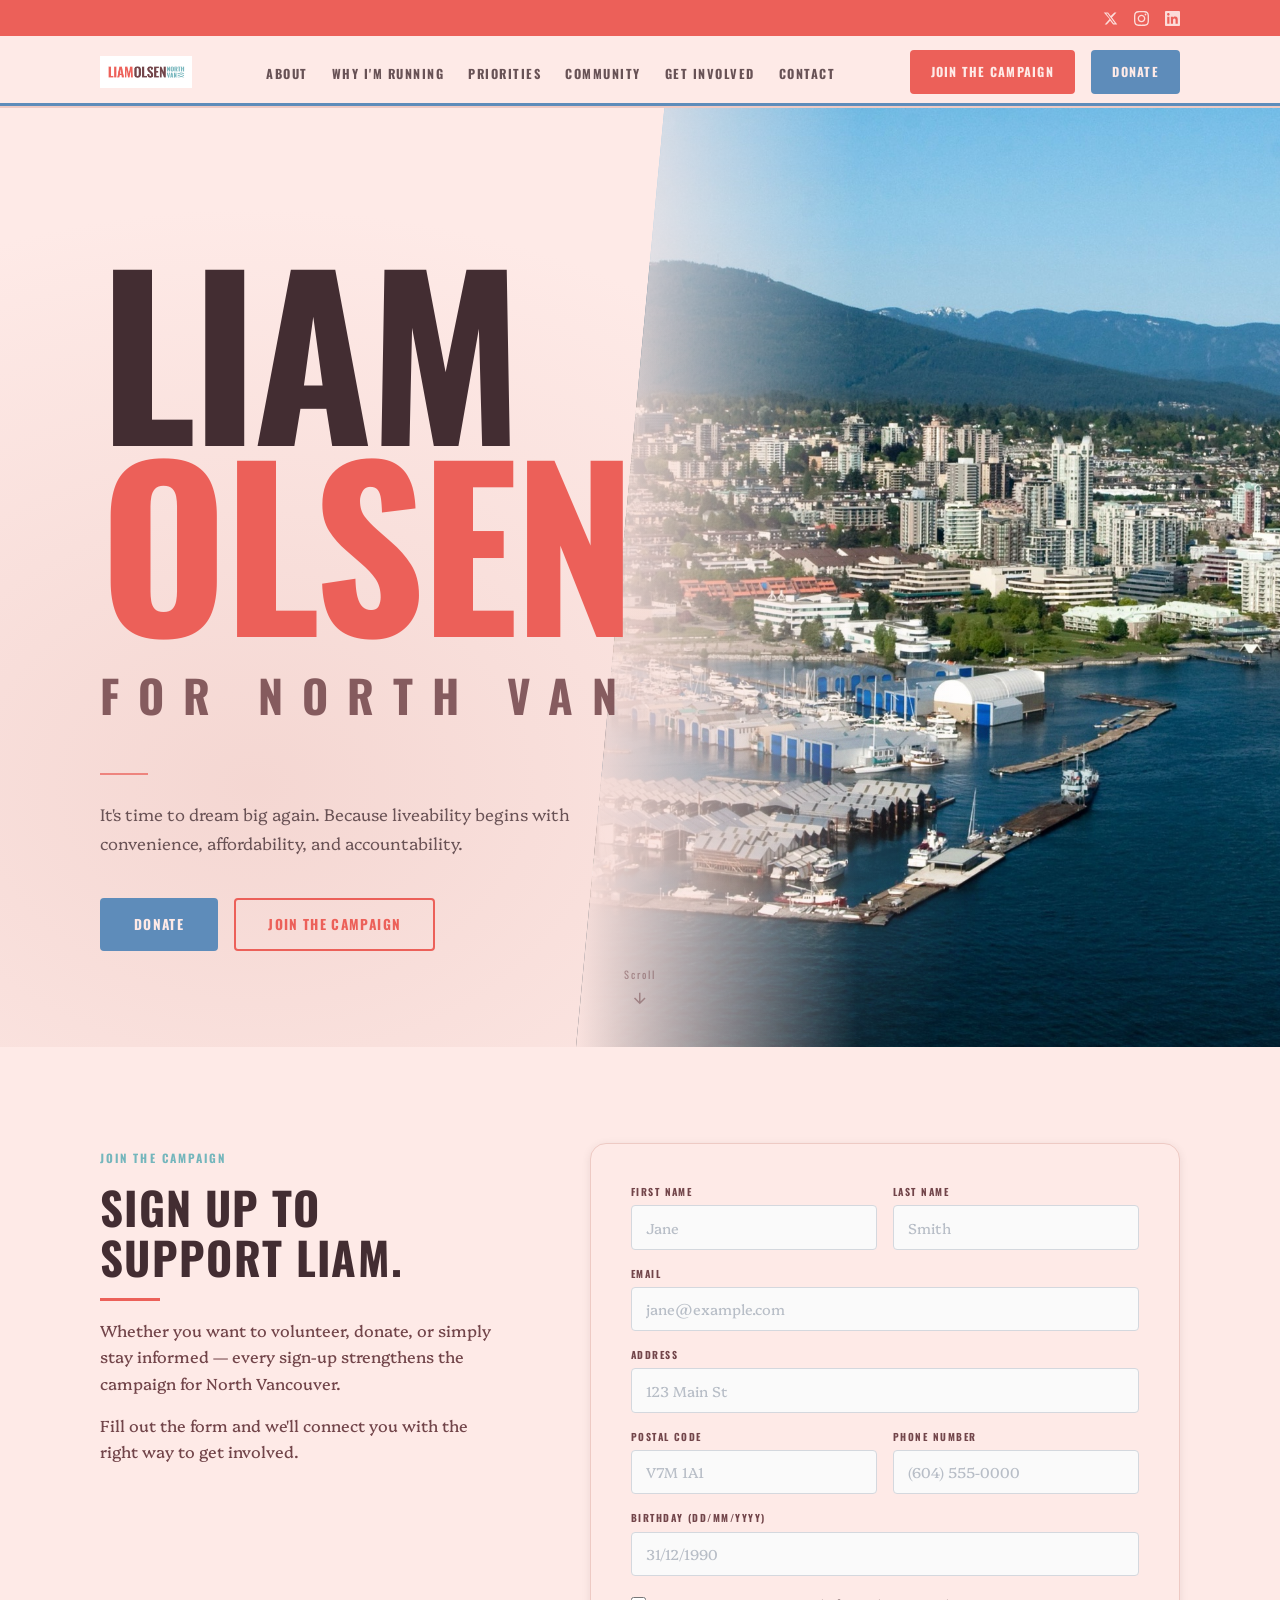
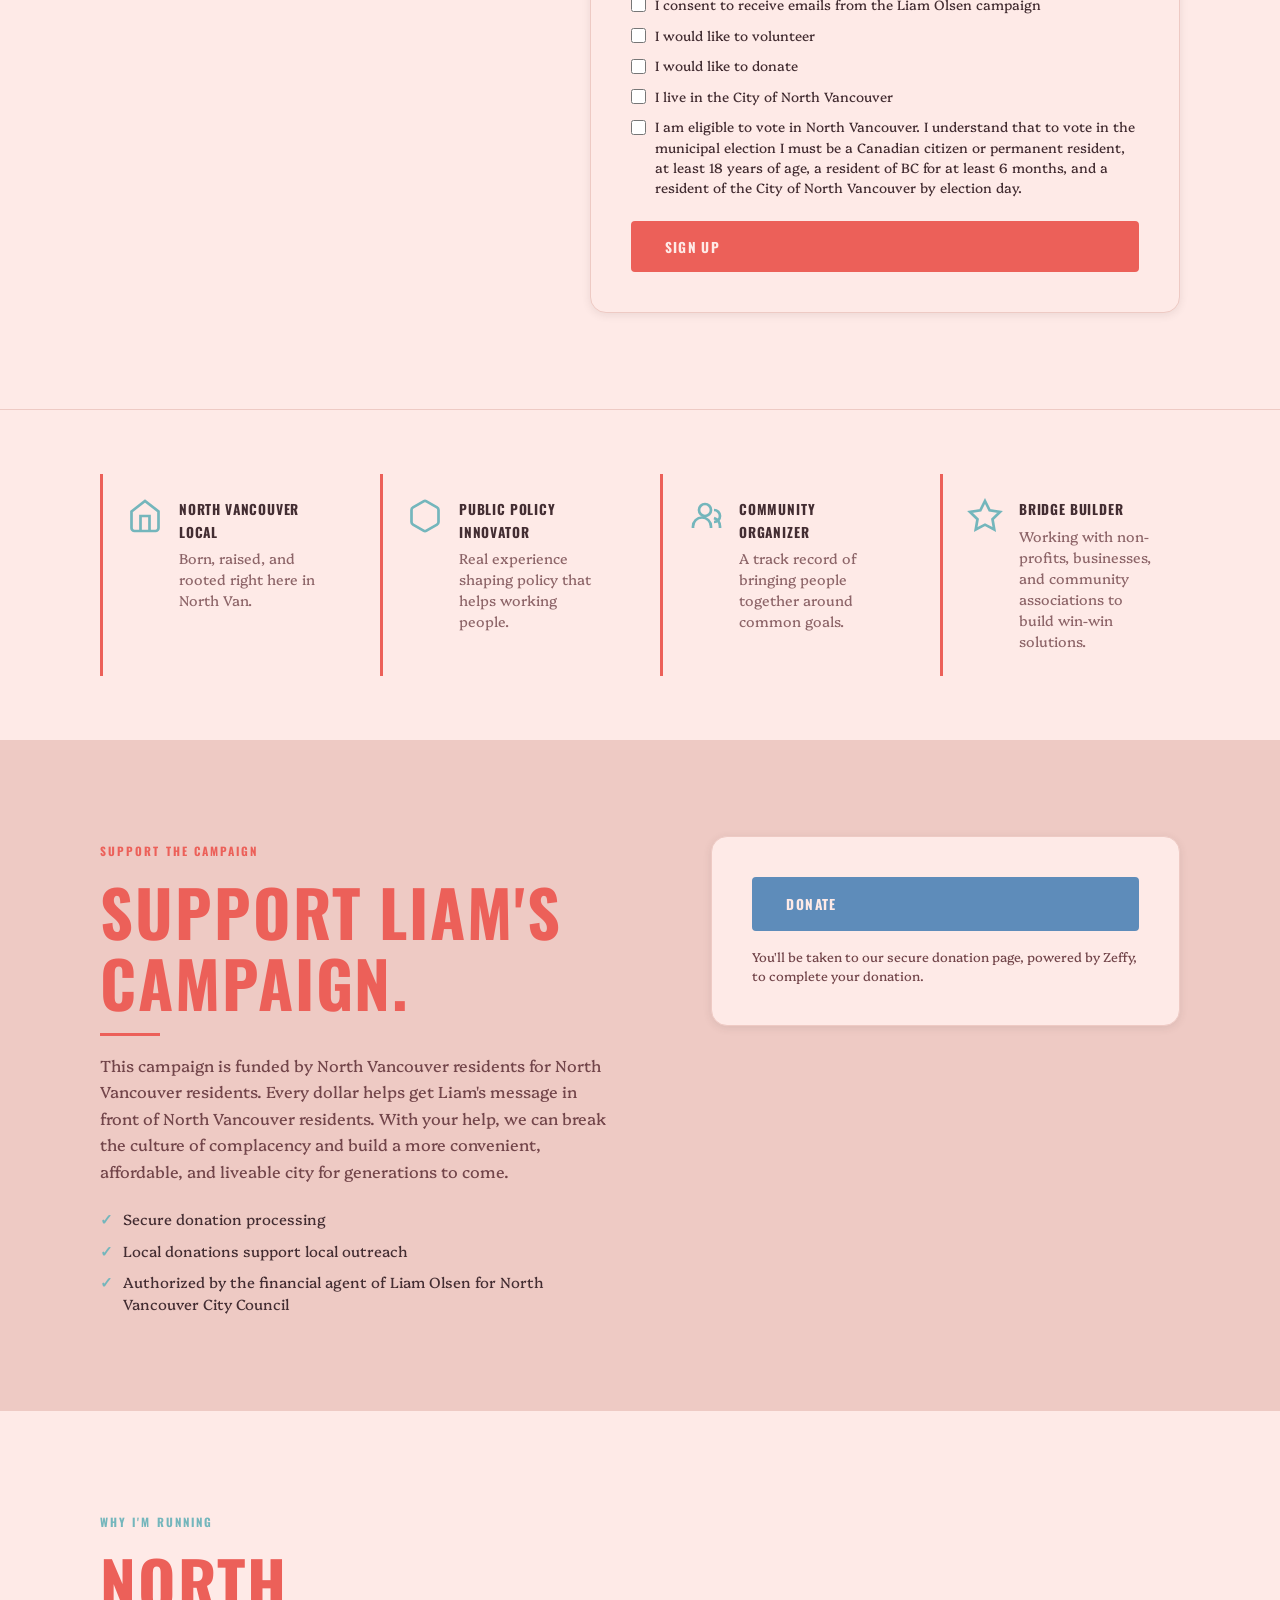
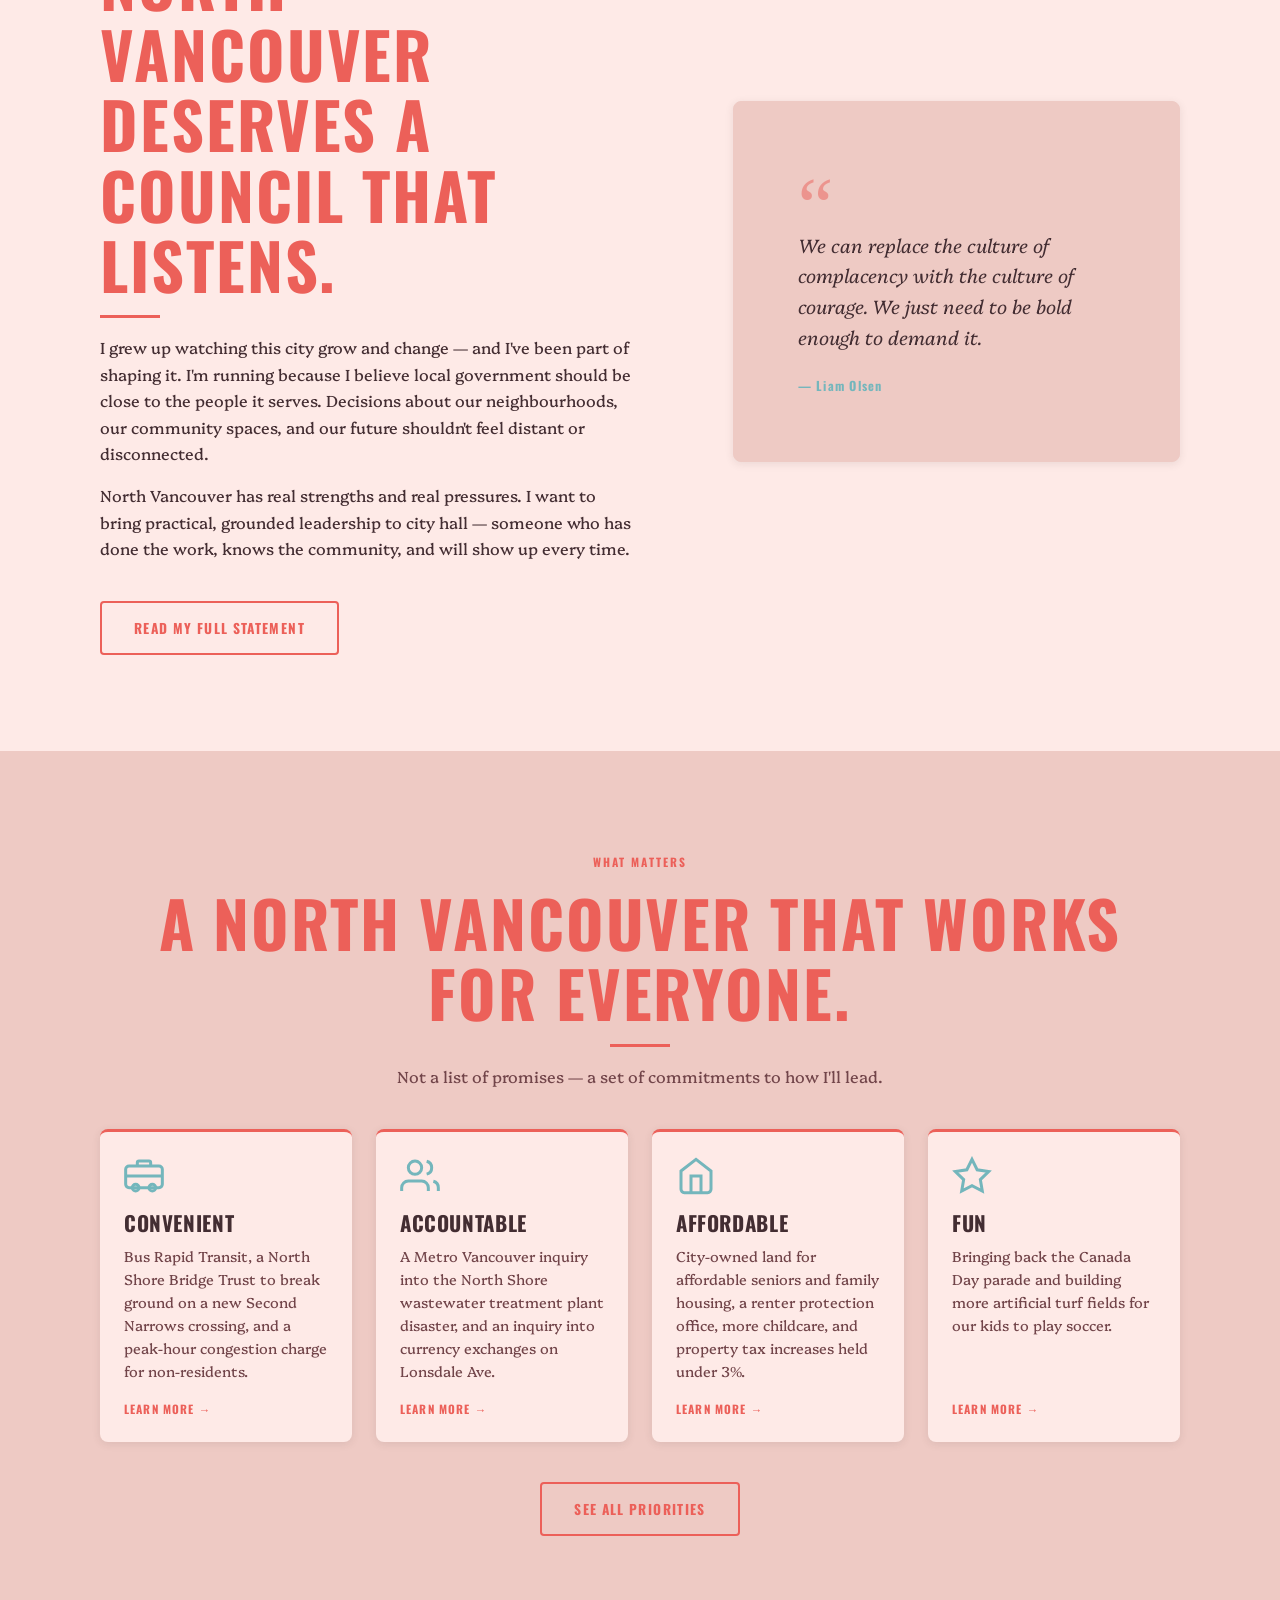
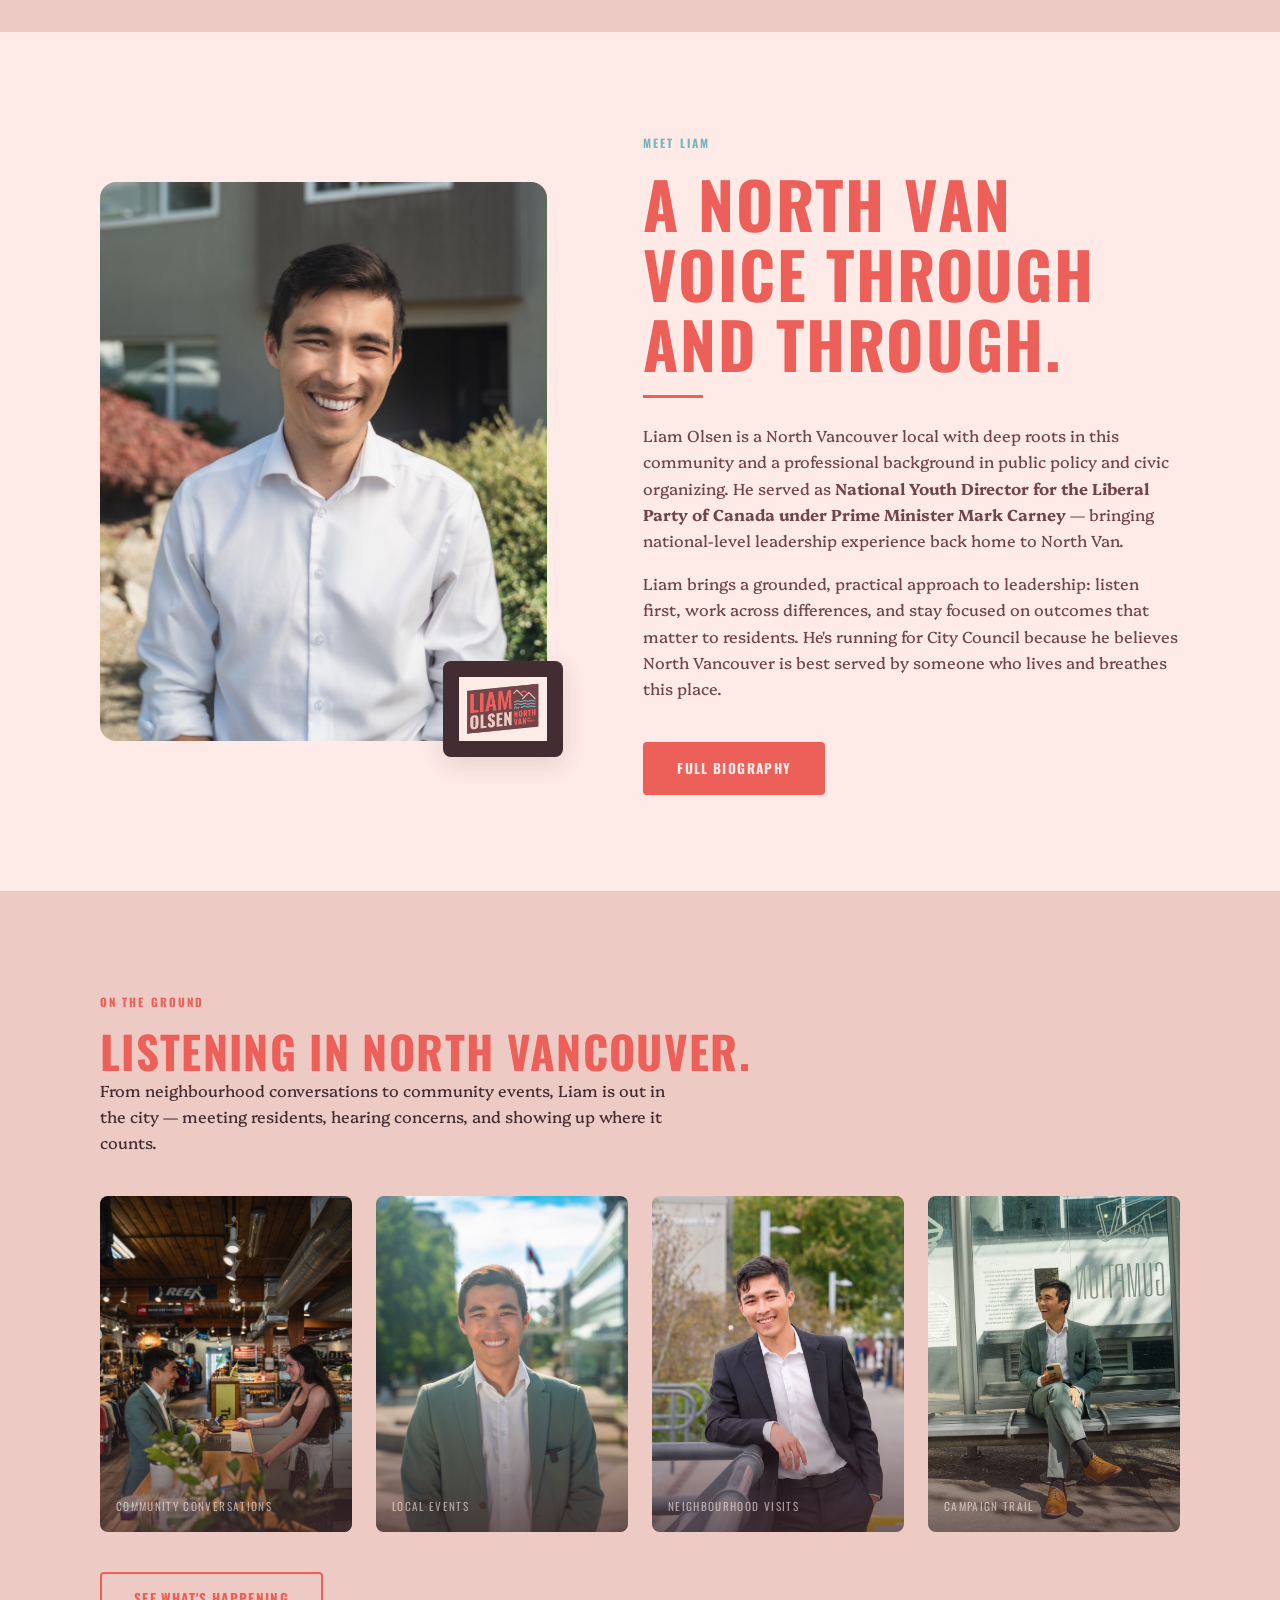
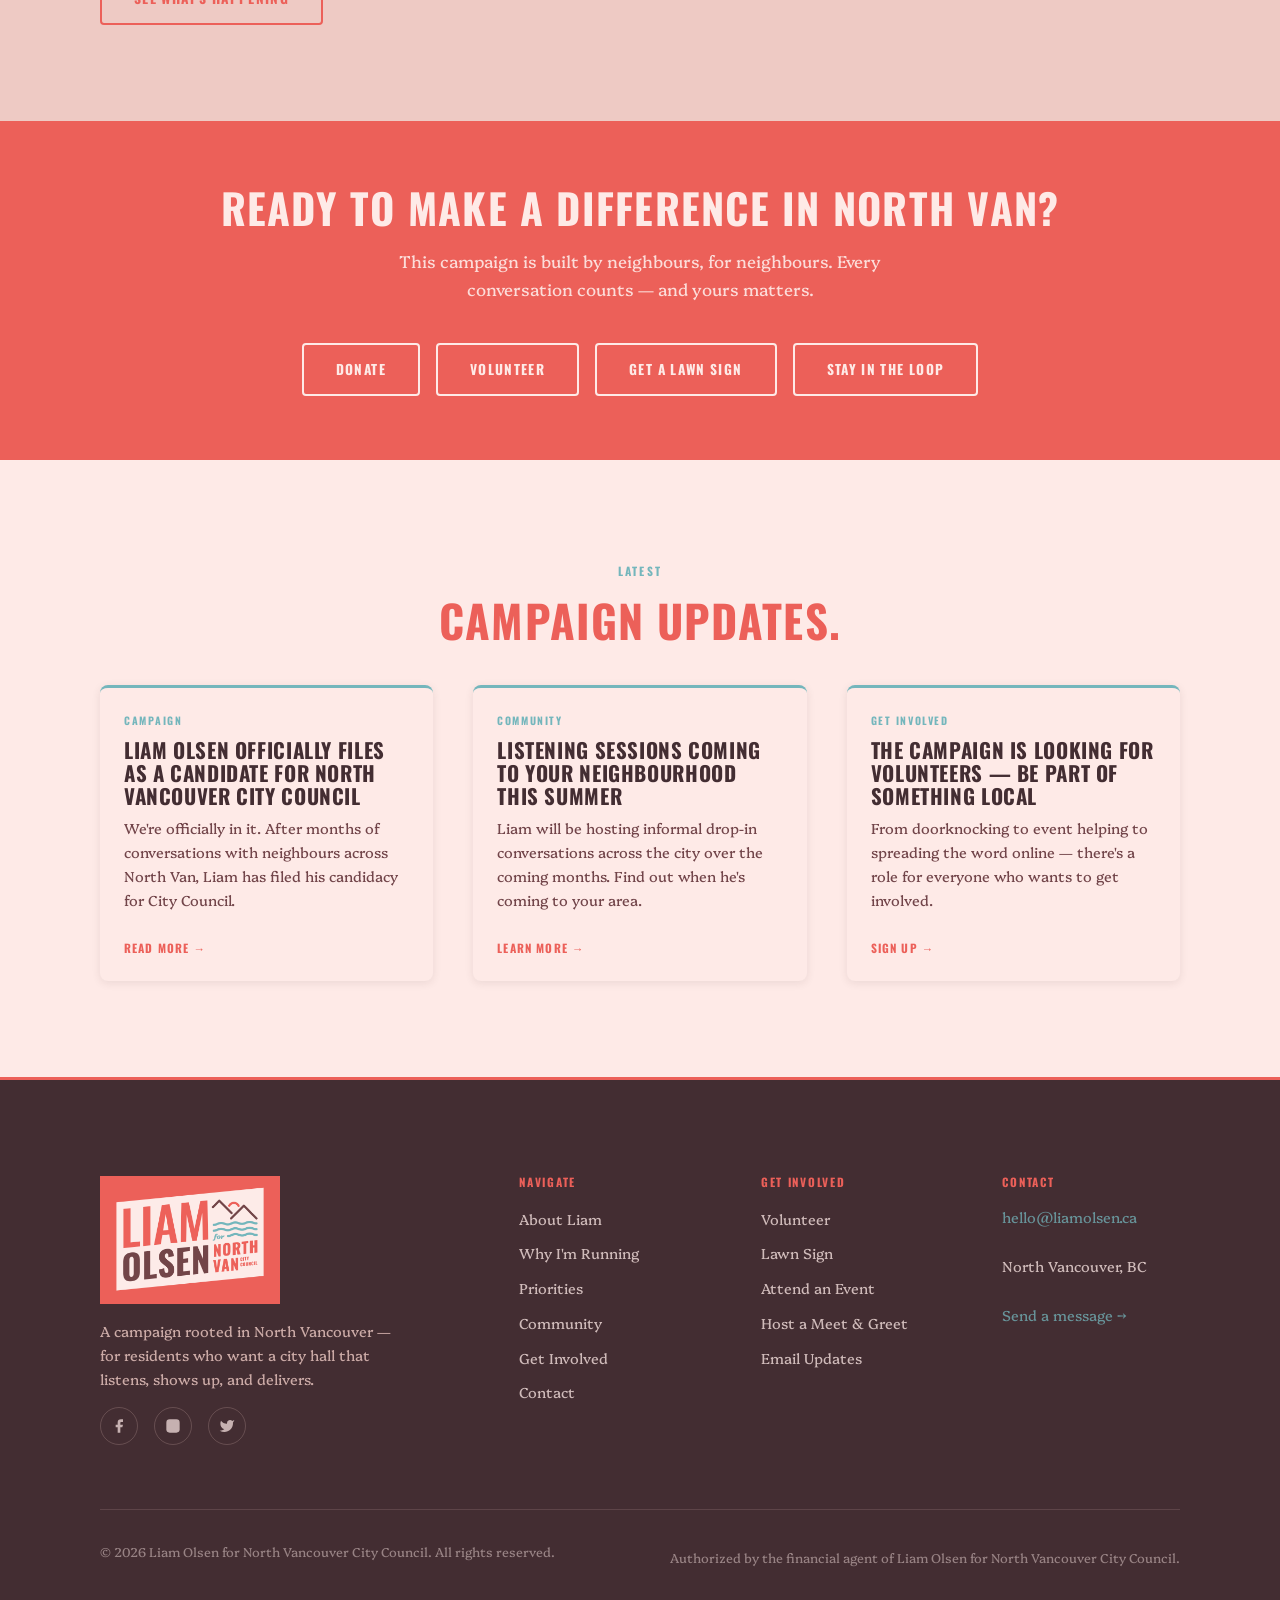
==== commit 1dcb4d59: "Add real photos across the site - Homepage hero and Priorities page header now use licensed North   " ====
--- a/index.html
+++ b/index.html
@@ -67,13 +67,9 @@
     <!-- ── HERO ── -->
     <section class="hero" aria-labelledby="hero-heading">
       <div class="hero-bg" aria-hidden="true">
-        <!-- TO ADD PHOTO: replace .hero-panel-placeholder with
-             <img src="imgs/hero-photo.jpg" alt="" class="hero-panel-img" /> -->
+        <!-- Photo: Vancouver coastal skyline, Jeffry Surianto via Pexels (pexels.com/photo/11126882) -->
         <div class="hero-panel" aria-hidden="true">
-          <div class="hero-panel-placeholder">
-            <svg viewBox="0 0 24 24" fill="none" stroke="currentColor" stroke-width="1.2"><rect x="3" y="5" width="18" height="14" rx="2"/><circle cx="12" cy="12" r="3.5"/><path d="M9 5l1.5-2h3L15 5"/></svg>
-            <span>Brand approved photo</span>
-          </div>
+          <img src="imgs/coastal-city-port.jpg" alt="" class="hero-panel-img" />
         </div>
       </div>
       <div class="container hero-content">
@@ -317,12 +313,7 @@
     <section class="section meet-liam" aria-labelledby="meet-heading">
       <div class="container meet-grid">
         <div class="meet-image fade-in" aria-label="Photo of Liam Olsen">
-          <!-- Replace with actual photo: <img src="imgs/liam-olsen.jpg" alt="Liam Olsen" /> -->
-          <div class="meet-image-placeholder">
-            <div class="meet-image-inner">
-              <span class="label" style="color:var(--beige); opacity:0.5;">Photo coming soon</span>
-            </div>
-          </div>
+          <img src="imgs/liam-headshot-meet.jpg" alt="Liam Olsen" class="meet-image-img" />
           <div class="meet-image-badge">
             <img src="logos/Main 2 White Background.png" alt="" />
           </div>
@@ -362,22 +353,26 @@
         </div>
         <div class="community-photos mt-lg" aria-label="Community photos">
           <div class="community-photo fade-in">
-            <div class="community-photo-fill" style="background: linear-gradient(135deg, var(--brown) 0%, var(--teal) 100%);">
+            <img src="imgs/liam-store-visit.jpg" alt="Liam Olsen talking with a local business owner" class="community-photo-img" />
+            <div class="community-photo-fill">
               <span class="community-photo-caption">Community conversations</span>
             </div>
           </div>
           <div class="community-photo fade-in fade-in-delay-1">
-            <div class="community-photo-fill" style="background: linear-gradient(135deg, var(--teal) 0%, var(--salmon) 100%);">
+            <img src="imgs/liam-plaza-portrait.jpg" alt="Liam Olsen at a North Vancouver event" class="community-photo-img" />
+            <div class="community-photo-fill">
               <span class="community-photo-caption">Local events</span>
             </div>
           </div>
           <div class="community-photo fade-in fade-in-delay-2">
-            <div class="community-photo-fill" style="background: linear-gradient(135deg, var(--salmon) 0%, var(--beige) 100%);">
+            <img src="imgs/liam-railing-portrait.jpg" alt="Liam Olsen in North Vancouver" class="community-photo-img" />
+            <div class="community-photo-fill">
               <span class="community-photo-caption">Neighbourhood visits</span>
             </div>
           </div>
           <div class="community-photo fade-in fade-in-delay-3">
-            <div class="community-photo-fill" style="background: linear-gradient(135deg, var(--beige) 0%, var(--brown) 100%);">
+            <img src="imgs/liam-bus-stop.jpg" alt="Liam Olsen on the campaign trail" class="community-photo-img" />
+            <div class="community-photo-fill">
               <span class="community-photo-caption">Campaign trail</span>
             </div>
           </div>
--- a/css/index.css
+++ b/css/index.css
@@ -545,19 +545,13 @@
   max-width: 480px;
 }
 
-.meet-image-placeholder {
+.meet-image-img {
   width: 100%;
   height: 100%;
-  background: linear-gradient(135deg, var(--beige) 0%, var(--brown) 100%);
+  object-fit: cover;
+  object-position: center top;
   border-radius: var(--radius-lg);
-  overflow: hidden;
-  display: flex;
-  align-items: center;
-  justify-content: center;
-}
-.meet-image-inner {
-  text-align: center;
-  padding: var(--space-xl);
+  display: block;
 }
 
 .meet-image-badge {
@@ -605,14 +599,21 @@
   .community-photo:first-child { aspect-ratio: 3/4; }
 }
 
-.community-photo-fill {
+.community-photo-img {
   width: 100%;
   height: 100%;
-  position: relative;
+  object-fit: cover;
+  object-position: center top;
+  display: block;
+}
+
+.community-photo-fill {
+  position: absolute;
+  inset: 0;
   display: flex;
   align-items: flex-end;
   padding: var(--space-sm);
-  /* Replace inner content with actual photo using background-image + cover */
+  background: linear-gradient(transparent 55%, rgba(67,45,50,0.7));
 }
 
 .community-photo-caption {
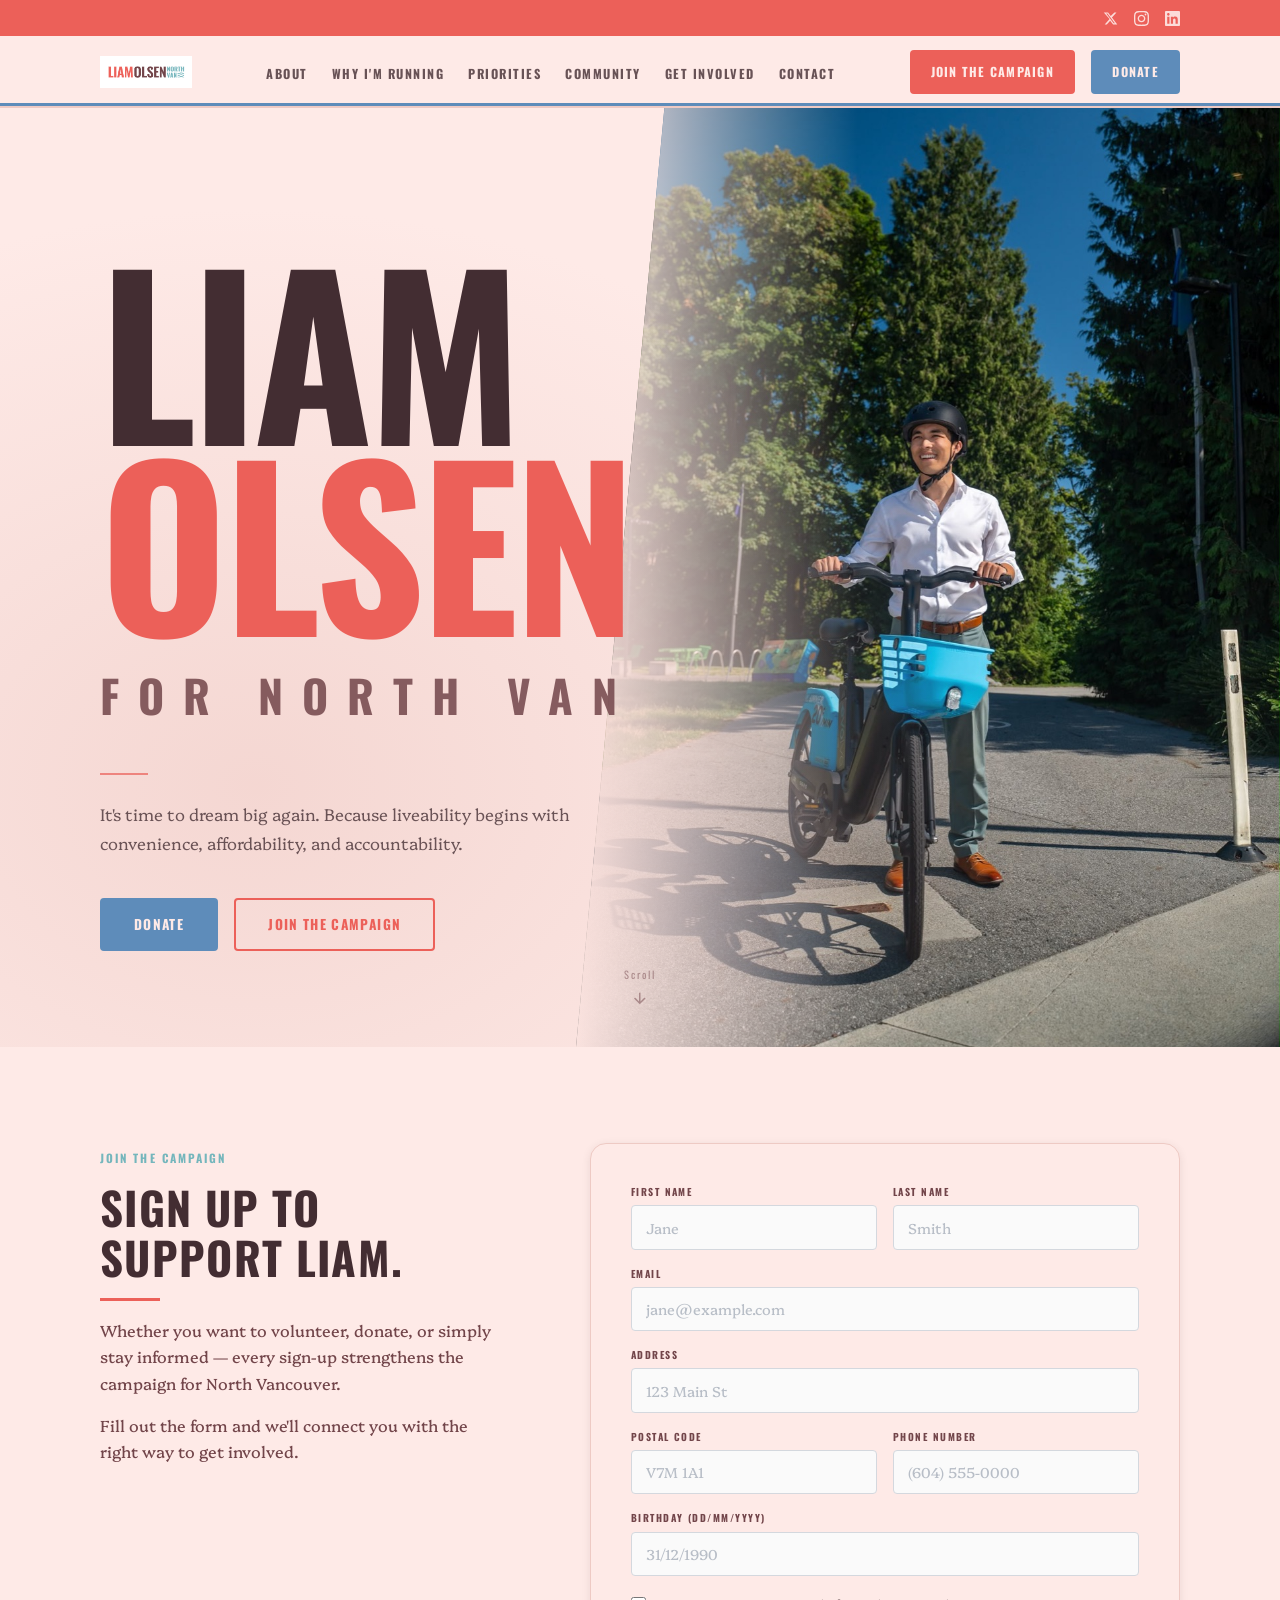
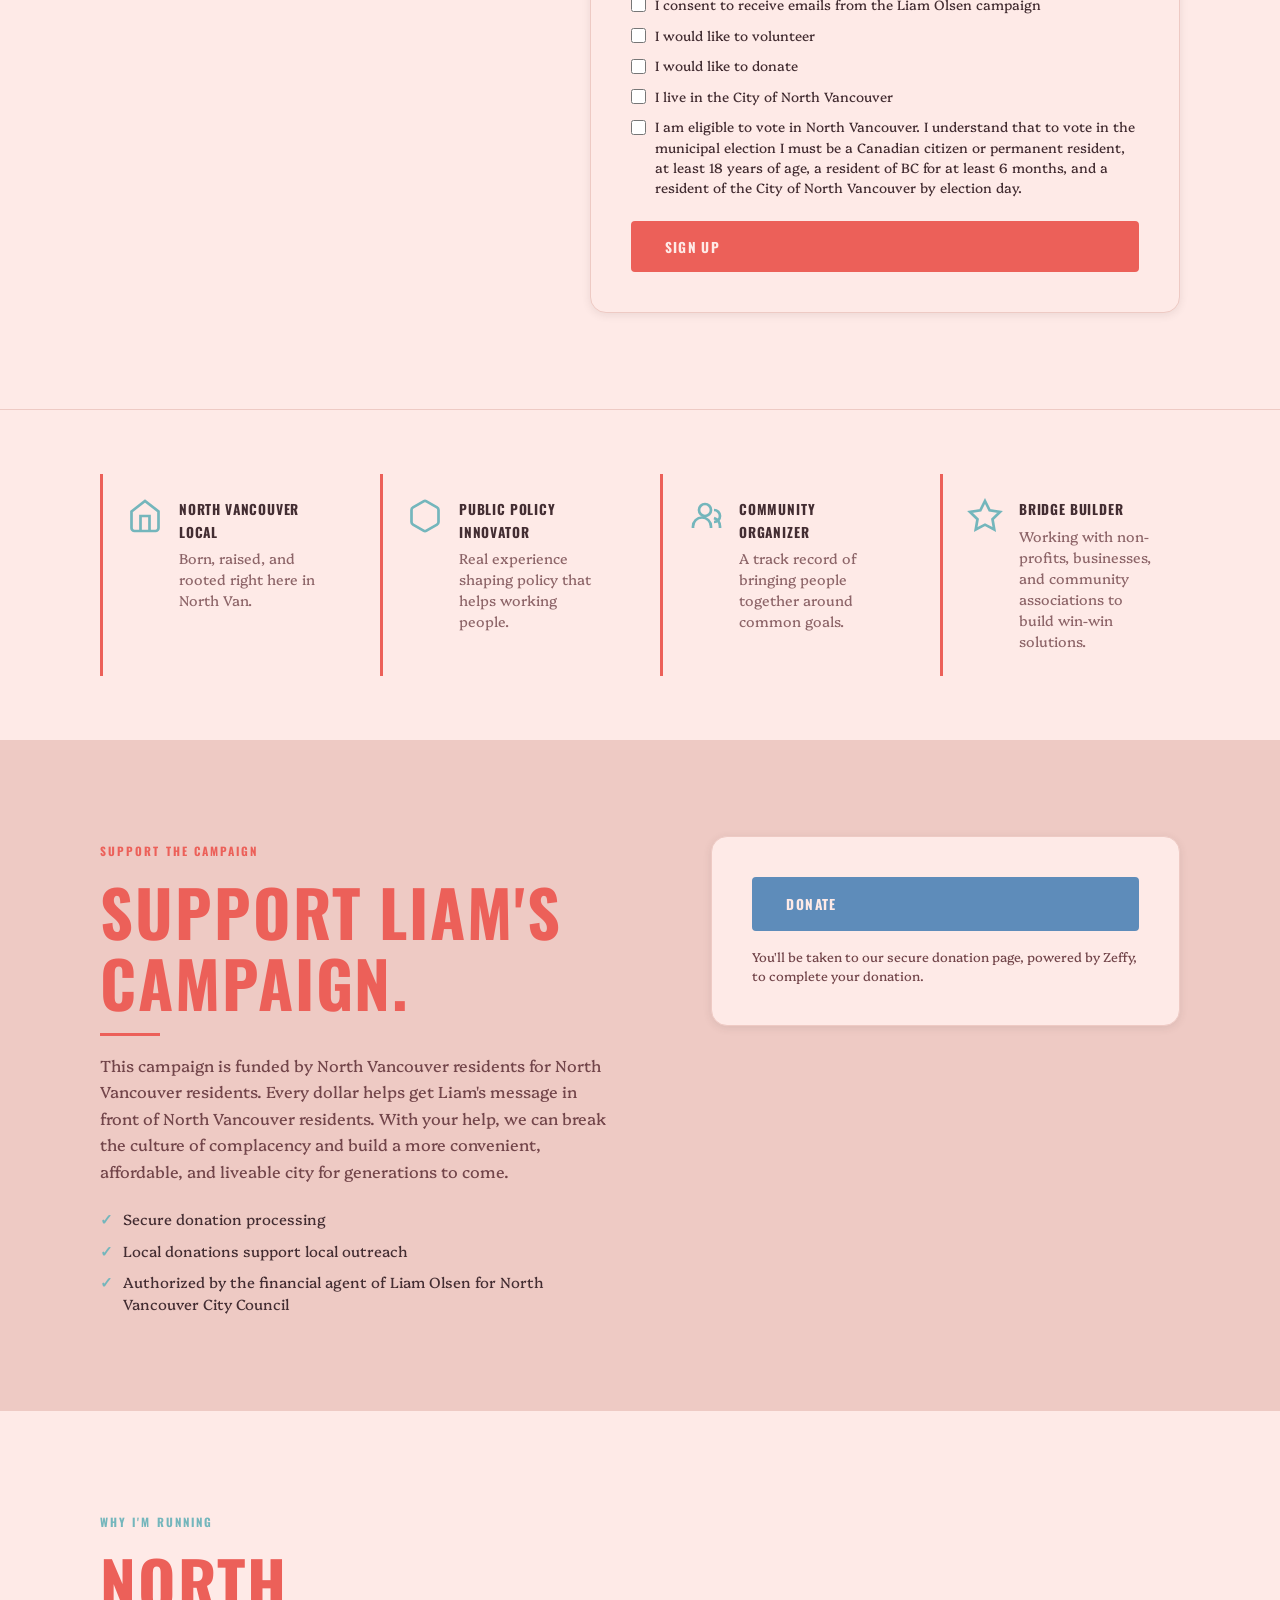
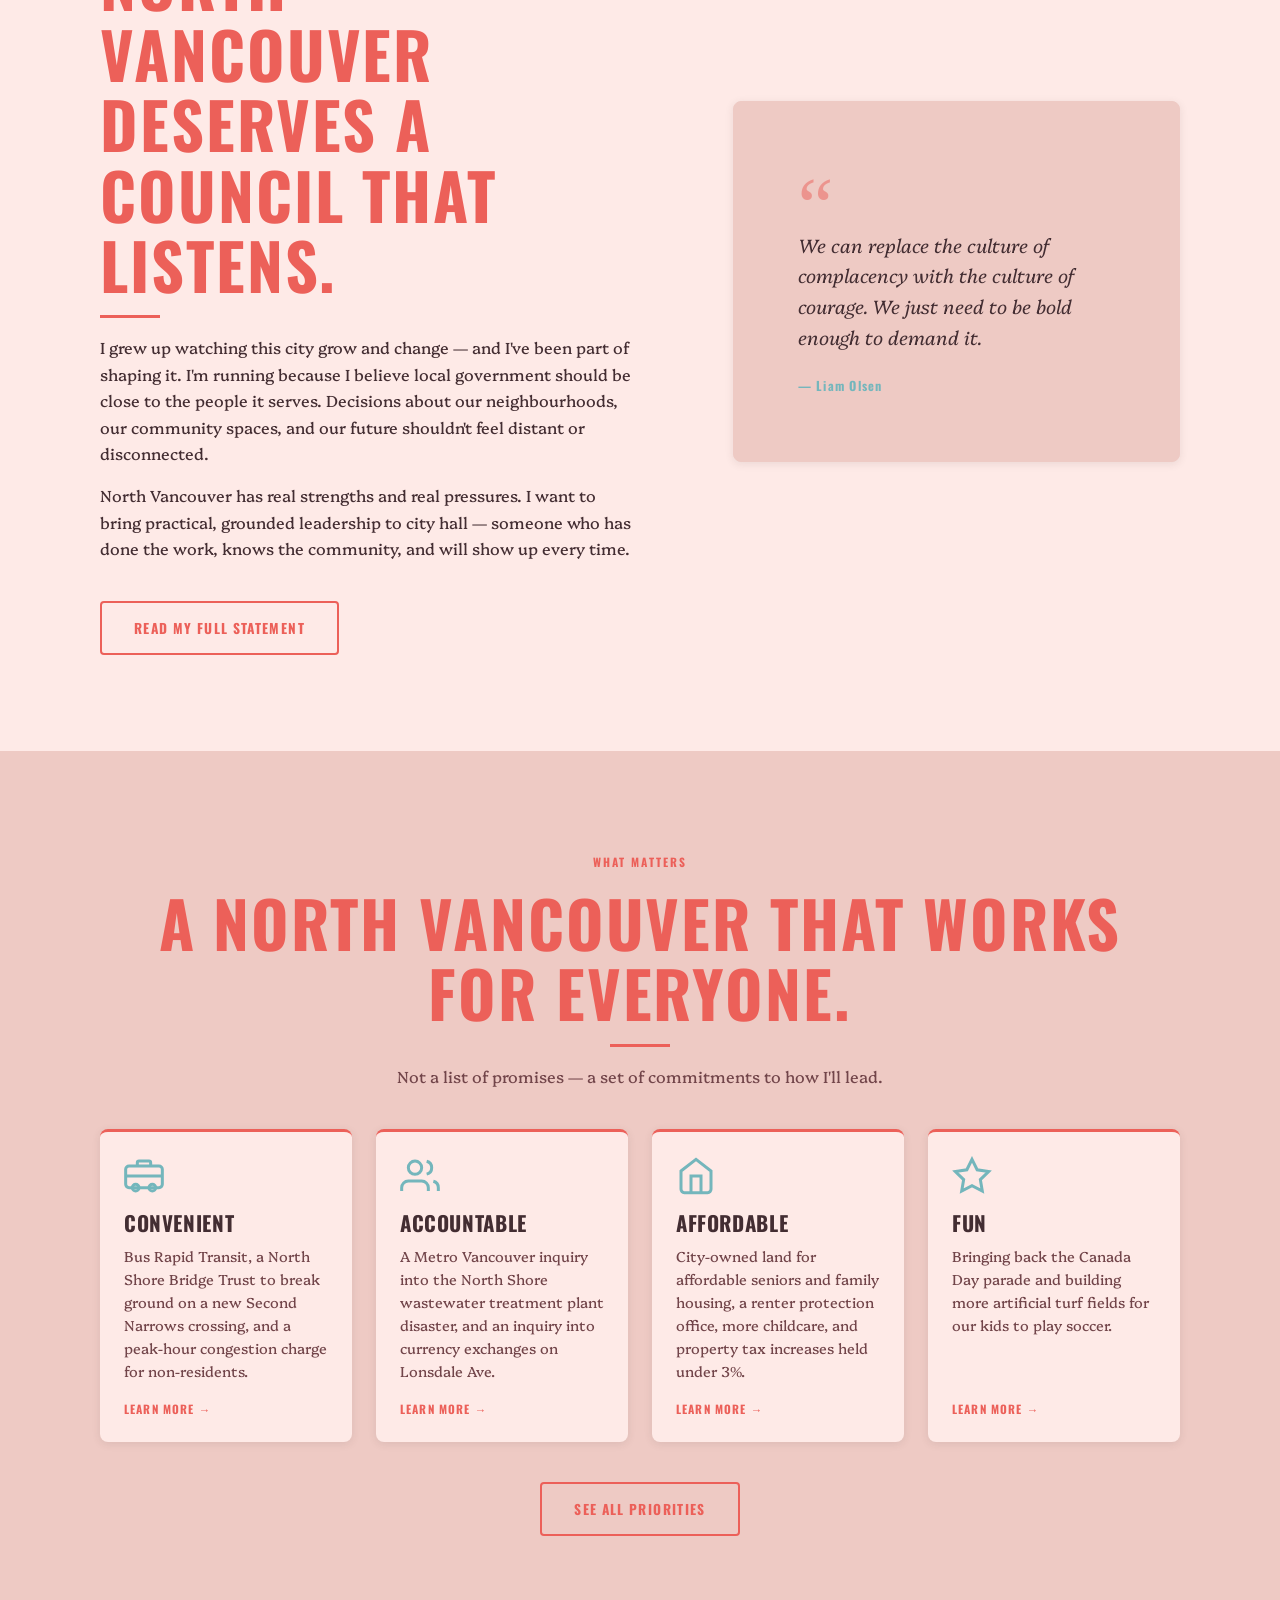
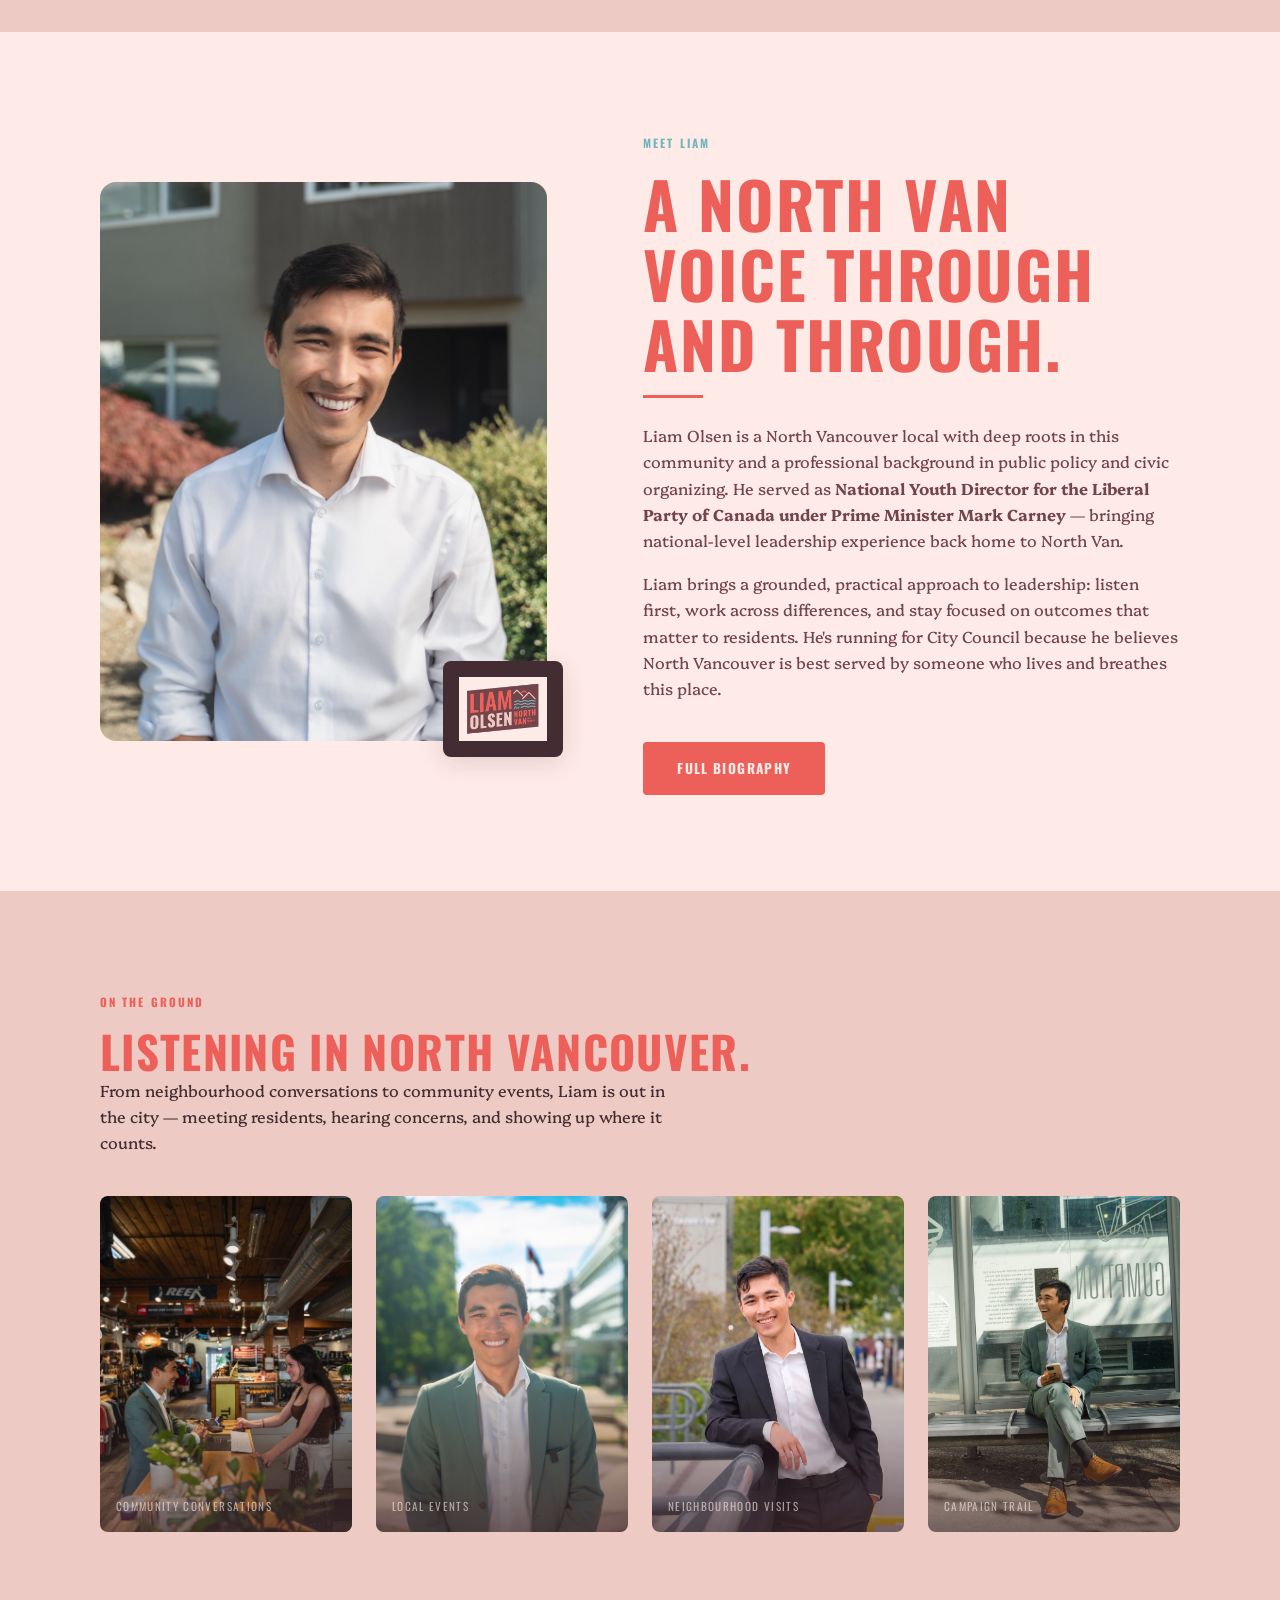
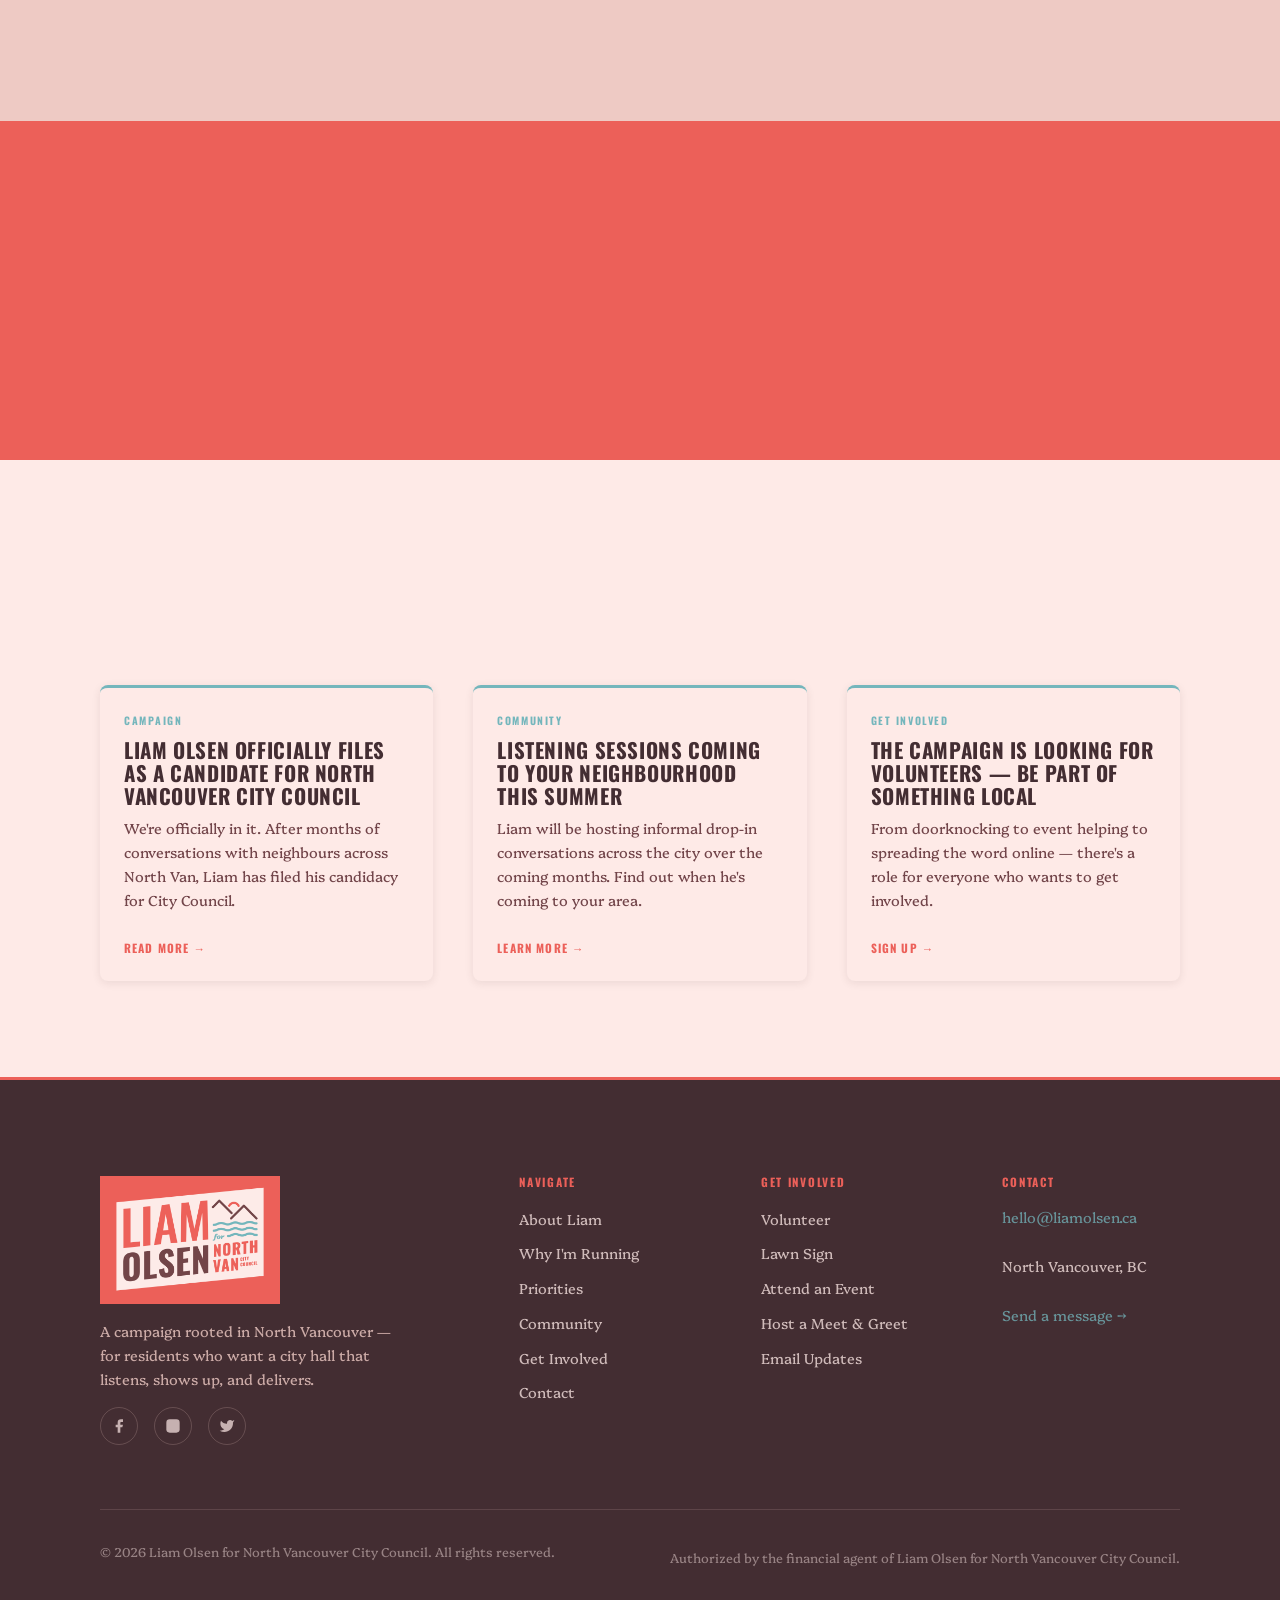
==== commit 83761f8a: "Use Liam's biking photo for the homepage hero Replaces the stock coastal skyline shot with a real ca" ====
--- a/index.html
+++ b/index.html
@@ -67,9 +67,8 @@
     <!-- ── HERO ── -->
     <section class="hero" aria-labelledby="hero-heading">
       <div class="hero-bg" aria-hidden="true">
-        <!-- Photo: Vancouver coastal skyline, Jeffry Surianto via Pexels (pexels.com/photo/11126882) -->
         <div class="hero-panel" aria-hidden="true">
-          <img src="imgs/coastal-city-port.jpg" alt="" class="hero-panel-img" />
+          <img src="imgs/liam-biking.jpg" alt="" class="hero-panel-img" />
         </div>
       </div>
       <div class="container hero-content">
--- a/css/index.css
+++ b/css/index.css
@@ -80,7 +80,7 @@
   width: 100%;
   height: 100%;
   object-fit: cover;
-  object-position: center top;
+  object-position: center 30%;
   display: block;
 }
 
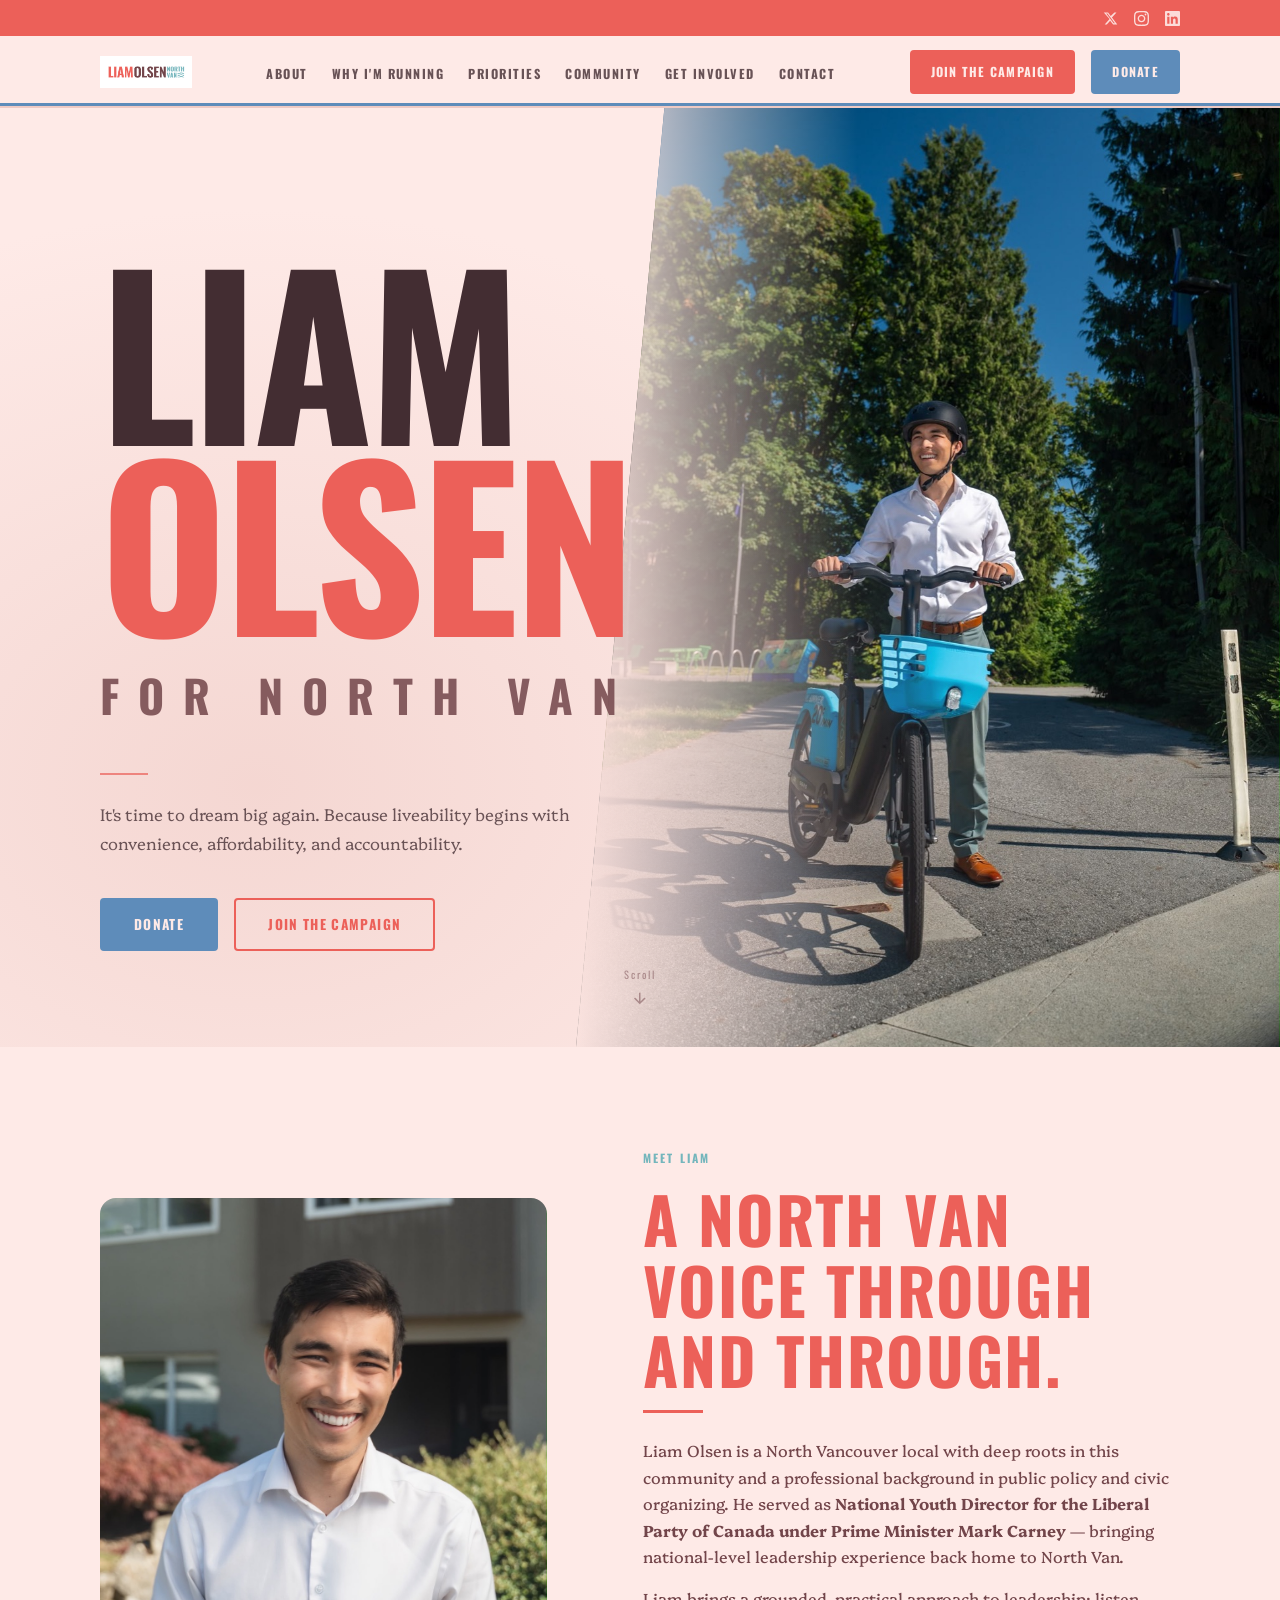
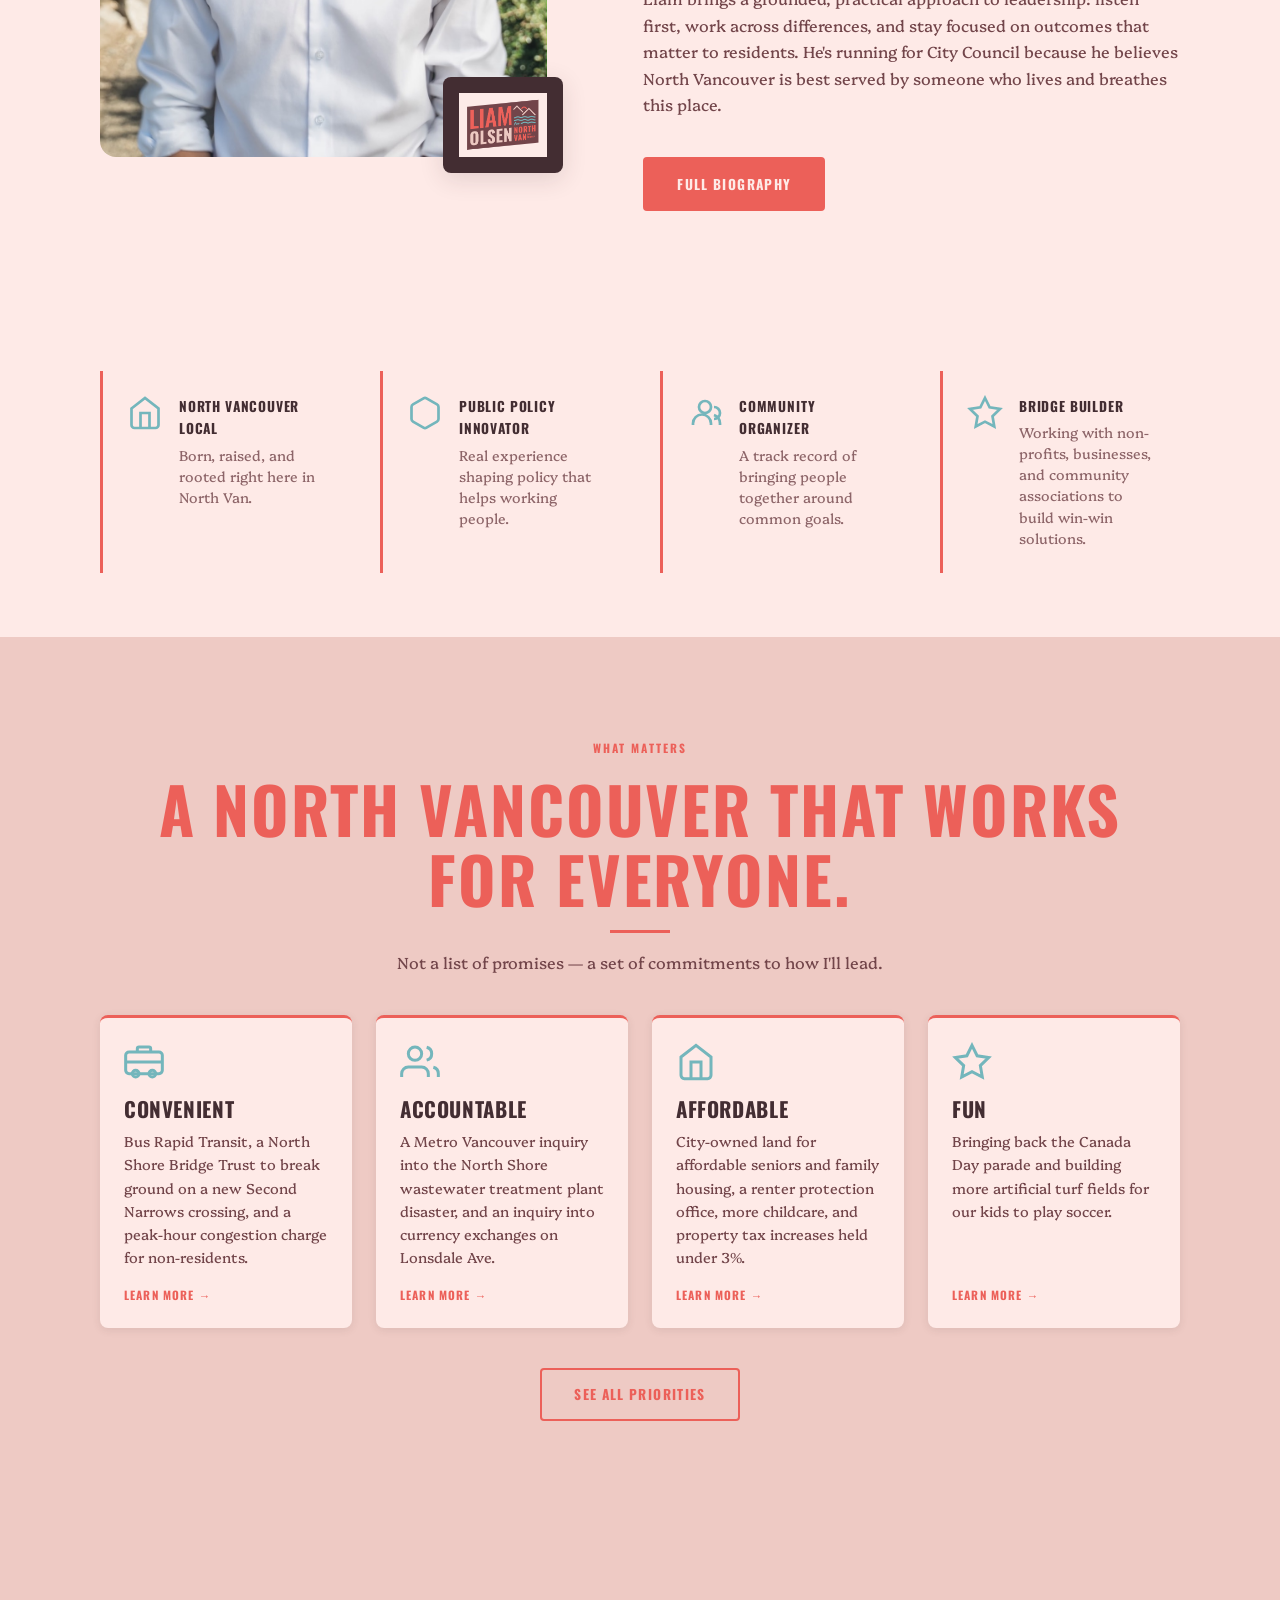
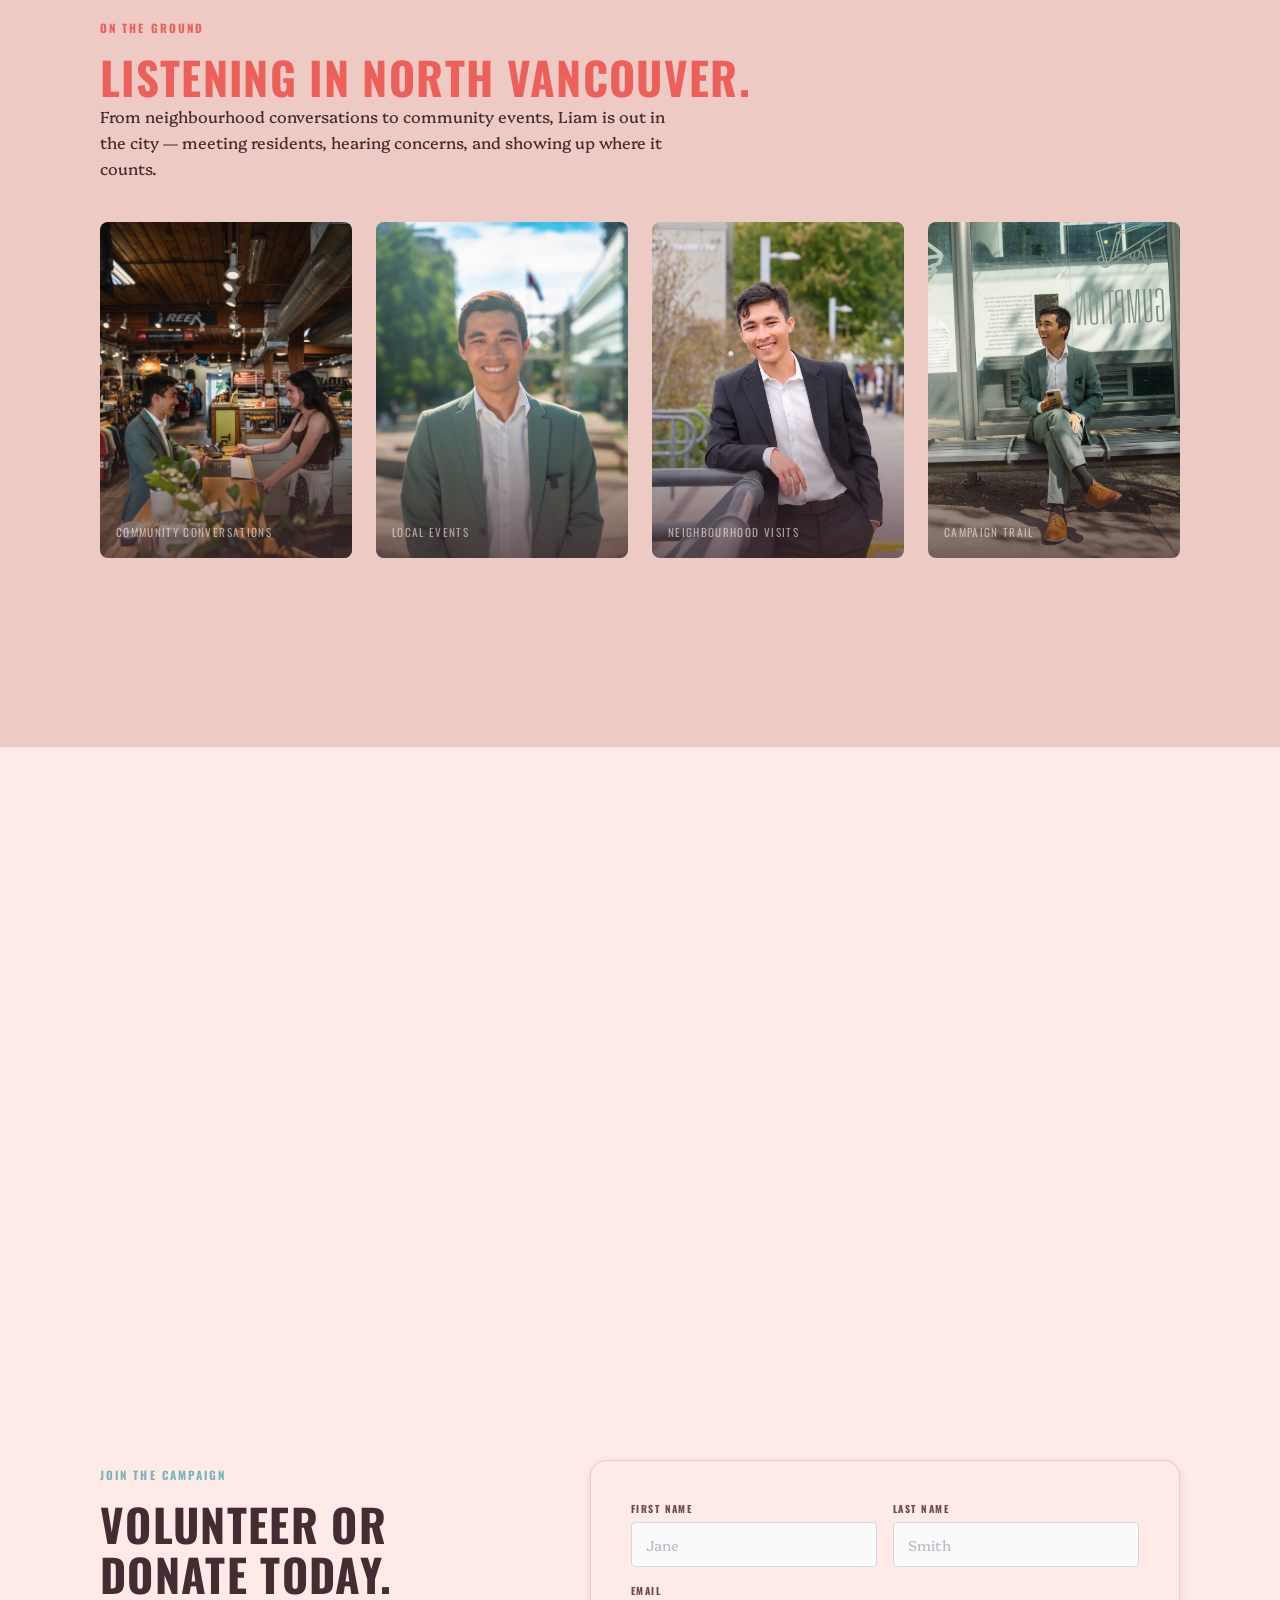
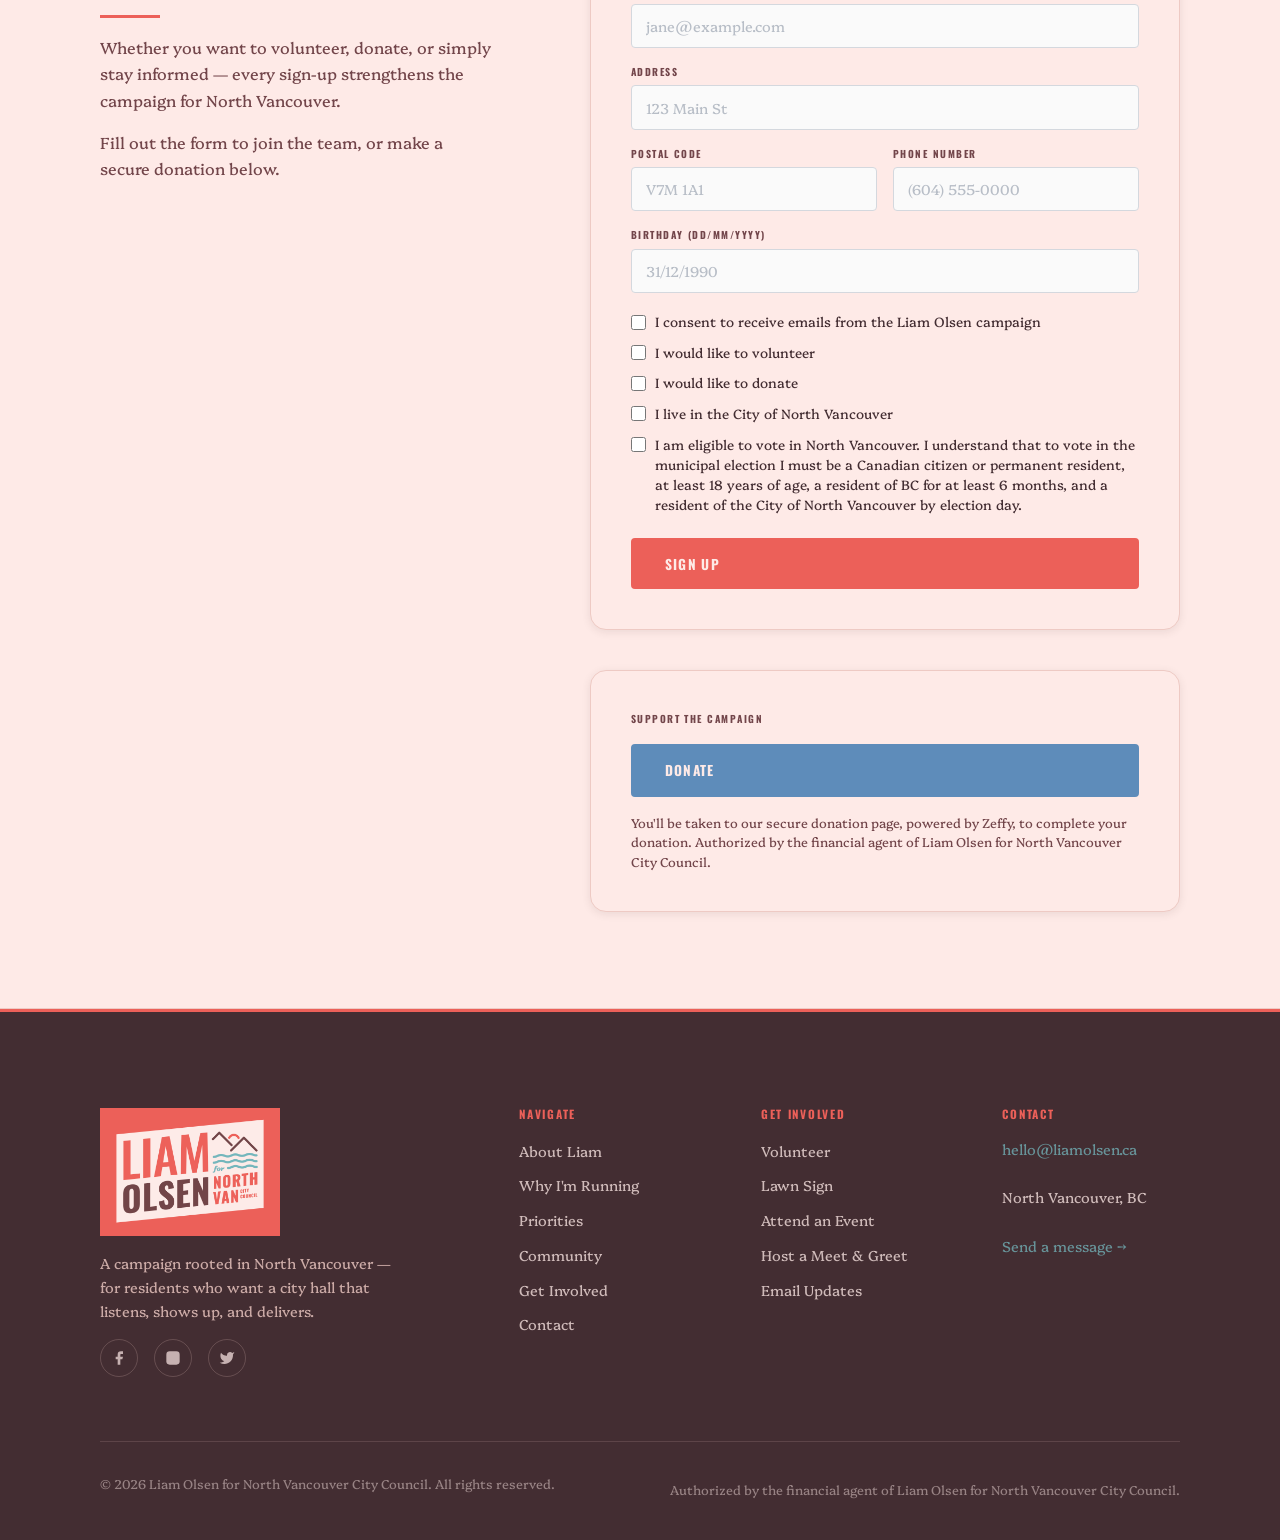
==== commit 2a56acd6: "Reorganize homepage section order New order: Hero, Meet Liam, credentials strip, What Matters, On th" ====
--- a/index.html
+++ b/index.html
@@ -93,221 +93,6 @@
       </div>
     </section>
 
-    <!-- ── HOME SIGNUP ── -->
-    <section class="home-signup" aria-labelledby="home-signup-heading">
-      <div class="container">
-        <div class="home-signup-grid">
-          <div class="home-signup-intro fade-in">
-            <span class="section-label">Join the Campaign</span>
-            <h2 id="home-signup-heading" class="h2">Sign up to support Liam.</h2>
-            <span class="divider"></span>
-            <p>Whether you want to volunteer, donate, or simply stay informed — every sign-up strengthens the campaign for North Vancouver.</p>
-            <p>Fill out the form and we'll connect you with the right way to get involved.</p>
-          </div>
-          <div class="hs-card fade-in fade-in-delay-1">
-            <form class="hs-form" id="home-signup-form" novalidate aria-label="Campaign sign-up">
-              <div class="hs-row">
-                <div class="hs-field">
-                  <label for="hs-first">First Name</label>
-                  <input type="text" id="hs-first" name="first_name" class="hs-input" placeholder="Jane" required autocomplete="given-name" />
-                </div>
-                <div class="hs-field">
-                  <label for="hs-last">Last Name</label>
-                  <input type="text" id="hs-last" name="last_name" class="hs-input" placeholder="Smith" required autocomplete="family-name" />
-                </div>
-              </div>
-              <div class="hs-field">
-                <label for="hs-email">Email</label>
-                <input type="email" id="hs-email" name="email" class="hs-input" placeholder="jane@example.com" required autocomplete="email" />
-              </div>
-              <div class="hs-field">
-                <label for="hs-address">Address</label>
-                <input type="text" id="hs-address" name="address" class="hs-input" placeholder="123 Main St" autocomplete="street-address" />
-              </div>
-              <div class="hs-row">
-                <div class="hs-field">
-                  <label for="hs-postal">Postal Code</label>
-                  <input type="text" id="hs-postal" name="postal_code" class="hs-input" placeholder="V7M 1A1" autocomplete="postal-code" />
-                </div>
-                <div class="hs-field">
-                  <label for="hs-phone">Phone Number</label>
-                  <input type="tel" id="hs-phone" name="phone" class="hs-input" placeholder="(604) 555-0000" autocomplete="tel" />
-                </div>
-              </div>
-              <div class="hs-field">
-                <label for="hs-birthday">Birthday (DD/MM/YYYY)</label>
-                <input type="text" id="hs-birthday" name="birthday" class="hs-input" placeholder="31/12/1990" />
-              </div>
-              <div class="hs-checks">
-                <label class="hs-check"><input type="checkbox" name="consent_email" /> I consent to receive emails from the Liam Olsen campaign</label>
-                <label class="hs-check"><input type="checkbox" name="volunteer" /> I would like to volunteer</label>
-                <label class="hs-check"><input type="checkbox" name="donate" /> I would like to donate</label>
-                <label class="hs-check"><input type="checkbox" name="lives_in_northvan" /> I live in the City of North Vancouver</label>
-                <label class="hs-check"><input type="checkbox" name="eligible_voter" /> I am eligible to vote in North Vancouver. I understand that to vote in the municipal election I must be a Canadian citizen or permanent resident, at least 18 years of age, a resident of BC for at least 6 months, and a resident of the City of North Vancouver by election day.</label>
-              </div>
-              <button type="submit" class="btn btn-primary full-width" style="margin-top:0.5rem;">Sign Up</button>
-            </form>
-            <div id="home-signup-success" class="hs-success hidden">
-              <div class="hs-success-icon" aria-hidden="true">✓</div>
-              <h3>You're signed up!</h3>
-              <p>Thanks for joining the campaign. We'll be in touch soon.</p>
-            </div>
-          </div>
-        </div>
-      </div>
-    </section>
-
-    <!-- ── TRUST STRIP ── -->
-    <section class="trust-strip section-sm" aria-label="Key credentials">
-      <div class="container">
-        <ul class="trust-list" role="list">
-          <li class="trust-item fade-in">
-            <div class="trust-icon" aria-hidden="true">
-              <svg viewBox="0 0 24 24" fill="none" stroke="currentColor" stroke-width="1.8"><path d="M3 9l9-7 9 7v11a2 2 0 01-2 2H5a2 2 0 01-2-2z"/><polyline points="9 22 9 12 15 12 15 22"/></svg>
-            </div>
-            <div>
-              <strong>North Vancouver Local</strong>
-              <p>Born, raised, and rooted right here in North Van.</p>
-            </div>
-          </li>
-          <li class="trust-item fade-in fade-in-delay-1">
-            <div class="trust-icon" aria-hidden="true">
-              <svg viewBox="0 0 24 24" fill="none" stroke="currentColor" stroke-width="1.8"><path d="M21 16V8a2 2 0 00-1-1.73l-7-4a2 2 0 00-2 0l-7 4A2 2 0 003 8v8a2 2 0 001 1.73l7 4a2 2 0 002 0l7-4A2 2 0 0021 16z"/></svg>
-            </div>
-            <div>
-              <strong>Public Policy Innovator</strong>
-              <p>Real experience shaping policy that helps working people.</p>
-            </div>
-          </li>
-          <li class="trust-item fade-in fade-in-delay-2">
-            <div class="trust-icon" aria-hidden="true">
-              <svg viewBox="0 0 24 24" fill="none" stroke="currentColor" stroke-width="1.8"><circle cx="12" cy="8" r="4"/><path d="M4 20v-1a6 6 0 0112 0v1"/><path d="M18 8a4 4 0 010 8"/><path d="M22 20v-1a6 6 0 00-4-5.65"/></svg>
-            </div>
-            <div>
-              <strong>Community Organizer</strong>
-              <p>A track record of bringing people together around common goals.</p>
-            </div>
-          </li>
-          <li class="trust-item fade-in fade-in-delay-3">
-            <div class="trust-icon" aria-hidden="true">
-              <svg viewBox="0 0 24 24" fill="none" stroke="currentColor" stroke-width="1.8"><polygon points="12 2 15.09 8.26 22 9.27 17 14.14 18.18 21.02 12 17.77 5.82 21.02 7 14.14 2 9.27 8.91 8.26 12 2"/></svg>
-            </div>
-            <div>
-              <strong>Bridge Builder</strong>
-              <p>Working with non-profits, businesses, and community associations to build win-win solutions.</p>
-            </div>
-          </li>
-        </ul>
-      </div>
-    </section>
-
-    <!-- ── DONATE ── -->
-    <section id="donate" class="section donate-section bg-beige" aria-labelledby="donate-heading">
-      <div class="container donate-grid">
-        <div class="donate-text fade-in">
-          <span class="section-label salmon">Support the Campaign</span>
-          <h2 id="donate-heading" class="h1 heading-on-light">Support Liam's campaign.</h2>
-          <span class="divider"></span>
-          <p>
-            This campaign is funded by North Vancouver residents for North Vancouver residents.
-            Every dollar helps get Liam's message in front of North Vancouver residents. With your help,
-            we can break the culture of complacency and build a more convenient, affordable, and
-            liveable city for generations to come.
-          </p>
-          <ul class="donate-trust-notes" role="list">
-            <li><span class="donate-check" aria-hidden="true">✓</span> Secure donation processing</li>
-            <li><span class="donate-check" aria-hidden="true">✓</span> Local donations support local outreach</li>
-            <li><span class="donate-check" aria-hidden="true">✓</span> Authorized by the financial agent of Liam Olsen for North Vancouver City Council</li>
-          </ul>
-        </div>
-        <div class="hs-card donate-card fade-in fade-in-delay-1">
-          <a href="https://www.zeffy.com/en-CA/donation-form/donate-for-a-better-north-vancouver" id="donate-submit" class="btn btn-blue full-width" target="_blank" rel="noopener noreferrer">Donate</a>
-          <p class="donate-fineprint">
-            You'll be taken to our secure donation page, powered by Zeffy, to complete your donation.
-          </p>
-        </div>
-      </div>
-    </section>
-
-    <!-- ── WHY I'M RUNNING ── -->
-    <section class="section why-preview" aria-labelledby="why-heading">
-      <div class="container why-grid">
-        <div class="why-text fade-in">
-          <span class="section-label">Why I'm Running</span>
-          <h2 id="why-heading" class="h1 heading-on-light">North Vancouver deserves a council that listens.</h2>
-          <span class="divider"></span>
-          <p>
-            I grew up watching this city grow and change — and I've been part of shaping it.
-            I'm running because I believe local government should be close to the people it serves.
-            Decisions about our neighbourhoods, our community spaces, and our future shouldn't feel
-            distant or disconnected.
-          </p>
-          <p>
-            North Vancouver has real strengths and real pressures. I want to bring practical,
-            grounded leadership to city hall — someone who has done the work,
-            knows the community, and will show up every time.
-          </p>
-          <a href="why-running.html" class="btn btn-outline-salmon mt-lg">Read My Full Statement</a>
-        </div>
-        <div class="why-visual fade-in fade-in-delay-1" aria-hidden="true">
-          <div class="why-quote">
-            <span class="why-quote-mark" aria-hidden="true">&ldquo;</span>
-            <p>We can replace the culture of complacency with the culture of courage. We just need to be bold enough to demand it.</p>
-            <cite>— Liam Olsen</cite>
-          </div>
-        </div>
-      </div>
-    </section>
-
-    <!-- ── PRIORITIES OVERVIEW ── -->
-    <section class="section priorities-preview bg-beige" aria-labelledby="priorities-heading">
-      <div class="container">
-        <div class="section-intro text-center fade-in">
-          <span class="section-label salmon">What Matters</span>
-          <h2 id="priorities-heading" class="h1 heading-on-light">A North Vancouver that works for everyone.</h2>
-          <span class="divider center"></span>
-          <p style="margin:0 auto;">Not a list of promises — a set of commitments to how I'll lead.</p>
-        </div>
-        <ul class="priority-cards grid-4 mt-lg" role="list">
-          <li class="priority-card fade-in">
-            <div class="priority-icon" aria-hidden="true">
-              <svg viewBox="0 0 24 24" fill="none" stroke="currentColor" stroke-width="1.8"><rect x="1" y="6" width="22" height="13" rx="2"/><path d="M16 6V4a1 1 0 00-1-1H9a1 1 0 00-1 1v2"/><circle cx="7" cy="19" r="2"/><circle cx="17" cy="19" r="2"/><path d="M1 12h22"/></svg>
-            </div>
-            <h3 class="h4">Convenient</h3>
-            <p>Bus Rapid Transit, a North Shore Bridge Trust to break ground on a new Second Narrows crossing, and a peak-hour congestion charge for non-residents.</p>
-            <a href="priorities.html#convenient" class="priority-link">Learn more →</a>
-          </li>
-          <li class="priority-card fade-in fade-in-delay-1">
-            <div class="priority-icon" aria-hidden="true">
-              <svg viewBox="0 0 24 24" fill="none" stroke="currentColor" stroke-width="1.8"><path d="M17 21v-2a4 4 0 00-4-4H5a4 4 0 00-4 4v2"/><circle cx="9" cy="7" r="4"/><path d="M23 21v-2a4 4 0 00-3-3.87"/><path d="M16 3.13a4 4 0 010 7.75"/></svg>
-            </div>
-            <h3 class="h4">Accountable</h3>
-            <p>A Metro Vancouver inquiry into the North Shore wastewater treatment plant disaster, and an inquiry into currency exchanges on Lonsdale Ave.</p>
-            <a href="priorities.html#accountable" class="priority-link">Learn more →</a>
-          </li>
-          <li class="priority-card fade-in fade-in-delay-2">
-            <div class="priority-icon" aria-hidden="true">
-              <svg viewBox="0 0 24 24" fill="none" stroke="currentColor" stroke-width="1.8"><path d="M3 9l9-7 9 7v11a2 2 0 01-2 2H5a2 2 0 01-2-2z"/><polyline points="9 22 9 12 15 12 15 22"/></svg>
-            </div>
-            <h3 class="h4">Affordable</h3>
-            <p>City-owned land for affordable seniors and family housing, a renter protection office, more childcare, and property tax increases held under 3%.</p>
-            <a href="priorities.html#affordable" class="priority-link">Learn more →</a>
-          </li>
-          <li class="priority-card fade-in fade-in-delay-3">
-            <div class="priority-icon" aria-hidden="true">
-              <svg viewBox="0 0 24 24" fill="none" stroke="currentColor" stroke-width="1.8"><polygon points="12 2 15.09 8.26 22 9.27 17 14.14 18.18 21.02 12 17.77 5.82 21.02 7 14.14 2 9.27 8.91 8.26 12 2"/></svg>
-            </div>
-            <h3 class="h4">Fun</h3>
-            <p>Bringing back the Canada Day parade and building more artificial turf fields for our kids to play soccer.</p>
-            <a href="priorities.html#fun" class="priority-link">Learn more →</a>
-          </li>
-        </ul>
-        <div class="text-center mt-lg fade-in">
-          <a href="priorities.html" class="btn btn-outline-salmon">See All Priorities</a>
-        </div>
-      </div>
-    </section>
-
     <!-- ── MEET LIAM ── -->
     <section class="section meet-liam" aria-labelledby="meet-heading">
       <div class="container meet-grid">
@@ -339,6 +124,99 @@
       </div>
     </section>
 
+    <!-- ── TRUST STRIP ── -->
+    <section class="trust-strip section-sm" aria-label="Key credentials">
+      <div class="container">
+        <ul class="trust-list" role="list">
+          <li class="trust-item fade-in">
+            <div class="trust-icon" aria-hidden="true">
+              <svg viewBox="0 0 24 24" fill="none" stroke="currentColor" stroke-width="1.8"><path d="M3 9l9-7 9 7v11a2 2 0 01-2 2H5a2 2 0 01-2-2z"/><polyline points="9 22 9 12 15 12 15 22"/></svg>
+            </div>
+            <div>
+              <strong>North Vancouver Local</strong>
+              <p>Born, raised, and rooted right here in North Van.</p>
+            </div>
+          </li>
+          <li class="trust-item fade-in fade-in-delay-1">
+            <div class="trust-icon" aria-hidden="true">
+              <svg viewBox="0 0 24 24" fill="none" stroke="currentColor" stroke-width="1.8"><path d="M21 16V8a2 2 0 00-1-1.73l-7-4a2 2 0 00-2 0l-7 4A2 2 0 003 8v8a2 2 0 001 1.73l7 4a2 2 0 002 0l7-4A2 2 0 0021 16z"/></svg>
+            </div>
+            <div>
+              <strong>Public Policy Innovator</strong>
+              <p>Real experience shaping policy that helps working people.</p>
+            </div>
+          </li>
+          <li class="trust-item fade-in fade-in-delay-2">
+            <div class="trust-icon" aria-hidden="true">
+              <svg viewBox="0 0 24 24" fill="none" stroke="currentColor" stroke-width="1.8"><circle cx="12" cy="8" r="4"/><path d="M4 20v-1a6 6 0 0112 0v1"/><path d="M18 8a4 4 0 010 8"/><path d="M22 20v-1a6 6 0 00-4-5.65"/></svg>
+            </div>
+            <div>
+              <strong>Community Organizer</strong>
+              <p>A track record of bringing people together around common goals.</p>
+            </div>
+          </li>
+          <li class="trust-item fade-in fade-in-delay-3">
+            <div class="trust-icon" aria-hidden="true">
+              <svg viewBox="0 0 24 24" fill="none" stroke="currentColor" stroke-width="1.8"><polygon points="12 2 15.09 8.26 22 9.27 17 14.14 18.18 21.02 12 17.77 5.82 21.02 7 14.14 2 9.27 8.91 8.26 12 2"/></svg>
+            </div>
+            <div>
+              <strong>Bridge Builder</strong>
+              <p>Working with non-profits, businesses, and community associations to build win-win solutions.</p>
+            </div>
+          </li>
+        </ul>
+      </div>
+    </section>
+
+    <!-- ── PRIORITIES OVERVIEW ── -->
+    <section class="section priorities-preview bg-beige" aria-labelledby="priorities-heading">
+      <div class="container">
+        <div class="section-intro text-center fade-in">
+          <span class="section-label salmon">What Matters</span>
+          <h2 id="priorities-heading" class="h1 heading-on-light">A North Vancouver that works for everyone.</h2>
+          <span class="divider center"></span>
+          <p style="margin:0 auto;">Not a list of promises — a set of commitments to how I'll lead.</p>
+        </div>
+        <ul class="priority-cards grid-4 mt-lg" role="list">
+          <li class="priority-card fade-in">
+            <div class="priority-icon" aria-hidden="true">
+              <svg viewBox="0 0 24 24" fill="none" stroke="currentColor" stroke-width="1.8"><rect x="1" y="6" width="22" height="13" rx="2"/><path d="M16 6V4a1 1 0 00-1-1H9a1 1 0 00-1 1v2"/><circle cx="7" cy="19" r="2"/><circle cx="17" cy="19" r="2"/><path d="M1 12h22"/></svg>
+            </div>
+            <h3 class="h4">Convenient</h3>
+            <p>Bus Rapid Transit, a North Shore Bridge Trust to break ground on a new Second Narrows crossing, and a peak-hour congestion charge for non-residents.</p>
+            <a href="priorities.html#convenient" class="priority-link">Learn more →</a>
+          </li>
+          <li class="priority-card fade-in fade-in-delay-1">
+            <div class="priority-icon" aria-hidden="true">
+              <svg viewBox="0 0 24 24" fill="none" stroke="currentColor" stroke-width="1.8"><path d="M17 21v-2a4 4 0 00-4-4H5a4 4 0 00-4 4v2"/><circle cx="9" cy="7" r="4"/><path d="M23 21v-2a4 4 0 00-3-3.87"/><path d="M16 3.13a4 4 0 010 7.75"/></svg>
+            </div>
+            <h3 class="h4">Accountable</h3>
+            <p>A Metro Vancouver inquiry into the North Shore wastewater treatment plant disaster, and an inquiry into currency exchanges on Lonsdale Ave.</p>
+            <a href="priorities.html#accountable" class="priority-link">Learn more →</a>
+          </li>
+          <li class="priority-card fade-in fade-in-delay-2">
+            <div class="priority-icon" aria-hidden="true">
+              <svg viewBox="0 0 24 24" fill="none" stroke="currentColor" stroke-width="1.8"><path d="M3 9l9-7 9 7v11a2 2 0 01-2 2H5a2 2 0 01-2-2z"/><polyline points="9 22 9 12 15 12 15 22"/></svg>
+            </div>
+            <h3 class="h4">Affordable</h3>
+            <p>City-owned land for affordable seniors and family housing, a renter protection office, more childcare, and property tax increases held under 3%.</p>
+            <a href="priorities.html#affordable" class="priority-link">Learn more →</a>
+          </li>
+          <li class="priority-card fade-in fade-in-delay-3">
+            <div class="priority-icon" aria-hidden="true">
+              <svg viewBox="0 0 24 24" fill="none" stroke="currentColor" stroke-width="1.8"><polygon points="12 2 15.09 8.26 22 9.27 17 14.14 18.18 21.02 12 17.77 5.82 21.02 7 14.14 2 9.27 8.91 8.26 12 2"/></svg>
+            </div>
+            <h3 class="h4">Fun</h3>
+            <p>Bringing back the Canada Day parade and building more artificial turf fields for our kids to play soccer.</p>
+            <a href="priorities.html#fun" class="priority-link">Learn more →</a>
+          </li>
+        </ul>
+        <div class="text-center mt-lg fade-in">
+          <a href="priorities.html" class="btn btn-outline-salmon">See All Priorities</a>
+        </div>
+      </div>
+    </section>
+
     <!-- ── COMMUNITY PRESENCE ── -->
     <section class="section community-preview bg-beige" aria-labelledby="community-heading">
       <div class="container">
@@ -378,22 +256,6 @@
         </div>
         <div class="mt-lg fade-in">
           <a href="community.html" class="btn btn-outline-salmon">See What's Happening</a>
-        </div>
-      </div>
-    </section>
-
-    <!-- ── GET INVOLVED CTA ── -->
-    <section class="cta-strip" aria-labelledby="cta-heading">
-      <div class="container">
-        <div class="fade-in">
-          <h2 id="cta-heading">Ready to make a difference in North Van?</h2>
-          <p>This campaign is built by neighbours, for neighbours. Every conversation counts — and yours matters.</p>
-          <div style="display:flex; gap:1rem; justify-content:center; flex-wrap:wrap;">
-            <a href="https://www.zeffy.com/en-CA/donation-form/donate-for-a-better-north-vancouver" class="btn btn-outline-light" target="_blank" rel="noopener noreferrer">Donate</a>
-            <a href="get-involved.html" class="btn btn-outline-light">Volunteer</a>
-            <a href="get-involved.html#lawn-sign" class="btn btn-outline-light">Get a Lawn Sign</a>
-            <a href="get-involved.html#email-signup" class="btn btn-outline-light">Stay in the Loop</a>
-          </div>
         </div>
       </div>
     </section>
@@ -428,6 +290,80 @@
       </div>
     </section>
 
+    <!-- ── VOLUNTEER + DONATE ── -->
+    <section id="get-involved" class="home-signup" aria-labelledby="get-involved-heading">
+      <div class="container">
+        <div class="home-signup-grid">
+          <div class="home-signup-intro fade-in">
+            <span class="section-label">Join the Campaign</span>
+            <h2 id="get-involved-heading" class="h2">Volunteer or donate today.</h2>
+            <span class="divider"></span>
+            <p>Whether you want to volunteer, donate, or simply stay informed — every sign-up strengthens the campaign for North Vancouver.</p>
+            <p>Fill out the form to join the team, or make a secure donation below.</p>
+          </div>
+          <div class="signup-donate-stack fade-in fade-in-delay-1">
+            <div class="hs-card">
+              <form class="hs-form" id="home-signup-form" novalidate aria-label="Campaign sign-up">
+                <div class="hs-row">
+                  <div class="hs-field">
+                    <label for="hs-first">First Name</label>
+                    <input type="text" id="hs-first" name="first_name" class="hs-input" placeholder="Jane" required autocomplete="given-name" />
+                  </div>
+                  <div class="hs-field">
+                    <label for="hs-last">Last Name</label>
+                    <input type="text" id="hs-last" name="last_name" class="hs-input" placeholder="Smith" required autocomplete="family-name" />
+                  </div>
+                </div>
+                <div class="hs-field">
+                  <label for="hs-email">Email</label>
+                  <input type="email" id="hs-email" name="email" class="hs-input" placeholder="jane@example.com" required autocomplete="email" />
+                </div>
+                <div class="hs-field">
+                  <label for="hs-address">Address</label>
+                  <input type="text" id="hs-address" name="address" class="hs-input" placeholder="123 Main St" autocomplete="street-address" />
+                </div>
+                <div class="hs-row">
+                  <div class="hs-field">
+                    <label for="hs-postal">Postal Code</label>
+                    <input type="text" id="hs-postal" name="postal_code" class="hs-input" placeholder="V7M 1A1" autocomplete="postal-code" />
+                  </div>
+                  <div class="hs-field">
+                    <label for="hs-phone">Phone Number</label>
+                    <input type="tel" id="hs-phone" name="phone" class="hs-input" placeholder="(604) 555-0000" autocomplete="tel" />
+                  </div>
+                </div>
+                <div class="hs-field">
+                  <label for="hs-birthday">Birthday (DD/MM/YYYY)</label>
+                  <input type="text" id="hs-birthday" name="birthday" class="hs-input" placeholder="31/12/1990" />
+                </div>
+                <div class="hs-checks">
+                  <label class="hs-check"><input type="checkbox" name="consent_email" /> I consent to receive emails from the Liam Olsen campaign</label>
+                  <label class="hs-check"><input type="checkbox" name="volunteer" /> I would like to volunteer</label>
+                  <label class="hs-check"><input type="checkbox" name="donate" /> I would like to donate</label>
+                  <label class="hs-check"><input type="checkbox" name="lives_in_northvan" /> I live in the City of North Vancouver</label>
+                  <label class="hs-check"><input type="checkbox" name="eligible_voter" /> I am eligible to vote in North Vancouver. I understand that to vote in the municipal election I must be a Canadian citizen or permanent resident, at least 18 years of age, a resident of BC for at least 6 months, and a resident of the City of North Vancouver by election day.</label>
+                </div>
+                <button type="submit" class="btn btn-primary full-width" style="margin-top:0.5rem;">Sign Up</button>
+              </form>
+              <div id="home-signup-success" class="hs-success hidden">
+                <div class="hs-success-icon" aria-hidden="true">✓</div>
+                <h3>You're signed up!</h3>
+                <p>Thanks for joining the campaign. We'll be in touch soon.</p>
+              </div>
+            </div>
+            <div class="hs-card donate-card">
+              <span class="donate-form-label">Support the Campaign</span>
+              <a href="https://www.zeffy.com/en-CA/donation-form/donate-for-a-better-north-vancouver" id="donate-submit" class="btn btn-blue full-width" target="_blank" rel="noopener noreferrer">Donate</a>
+              <p class="donate-fineprint">
+                You'll be taken to our secure donation page, powered by Zeffy, to complete your donation.
+                Authorized by the financial agent of Liam Olsen for North Vancouver City Council.
+              </p>
+            </div>
+          </div>
+        </div>
+      </div>
+    </section>
+
   </main>
 
   <!-- ── FOOTER ── -->
--- a/css/index.css
+++ b/css/index.css
@@ -320,37 +320,11 @@
 .hs-success h3 { color: var(--black); margin-bottom: 0.4rem; }
 .hs-success p  { color: var(--brown); font-size: 0.9rem; }
 
-/* ── DONATE ── */
-.donate-grid {
-  display: grid;
-  grid-template-columns: 1fr;
-  gap: var(--space-2xl);
-  align-items: start;
-}
-@media (min-width: 900px) {
-  .donate-grid { grid-template-columns: 1.1fr 1fr; }
-}
-
-.donate-text p { color: var(--brown); }
-
-.donate-trust-notes {
-  display: flex;
-  flex-direction: column;
-  gap: 0.6rem;
-  margin-top: var(--space-md);
-}
-.donate-trust-notes li {
-  display: flex;
-  align-items: flex-start;
-  gap: 0.6rem;
-  font-size: 0.92rem;
-  color: var(--black);
-  line-height: 1.5;
-}
-.donate-check {
-  flex-shrink: 0;
-  color: var(--teal);
-  font-weight: 700;
+/* ── VOLUNTEER + DONATE ── */
+.signup-donate-stack {
+  display: flex;
+  flex-direction: column;
+  gap: var(--space-lg);
 }
 
 .donate-card {
@@ -358,6 +332,15 @@
   display: flex;
   flex-direction: column;
   gap: 1rem;
+}
+
+.donate-form-label {
+  font-family: var(--font-heading);
+  font-size: 0.62rem;
+  font-weight: 700;
+  letter-spacing: 0.15em;
+  text-transform: uppercase;
+  color: var(--brown);
 }
 
 .donate-fineprint {
@@ -418,58 +401,6 @@
   opacity: 0.8;
   line-height: 1.5;
   max-width: none;
-}
-
-/* ── WHY I'M RUNNING PREVIEW ── */
-.why-grid {
-  display: grid;
-  grid-template-columns: 1fr;
-  gap: var(--space-2xl);
-  align-items: center;
-}
-@media (min-width: 960px) {
-  .why-grid { grid-template-columns: 1.2fr 1fr; }
-}
-
-.why-text h2 { margin-bottom: var(--space-sm); }
-
-.why-quote {
-  background: var(--beige);
-  border: 1px solid var(--beige);
-  border-radius: var(--radius-md);
-  padding: var(--space-xl);
-  position: relative;
-  box-shadow: var(--shadow-sm);
-}
-
-.why-quote-mark {
-  display: block;
-  font-family: Georgia, serif;
-  font-size: 5rem;
-  line-height: 1;
-  color: var(--salmon);
-  opacity: 0.5;
-  margin-bottom: -1rem;
-}
-
-.why-quote p {
-  font-size: 1.2rem;
-  font-style: italic;
-  color: var(--black);
-  line-height: 1.6;
-  font-weight: 300;
-  max-width: none;
-}
-
-.why-quote cite {
-  display: block;
-  margin-top: var(--space-md);
-  font-style: normal;
-  font-family: var(--font-heading);
-  font-size: 0.78rem;
-  font-weight: 700;
-  letter-spacing: 0.1em;
-  color: var(--teal);
 }
 
 /* ── PRIORITIES PREVIEW ── */
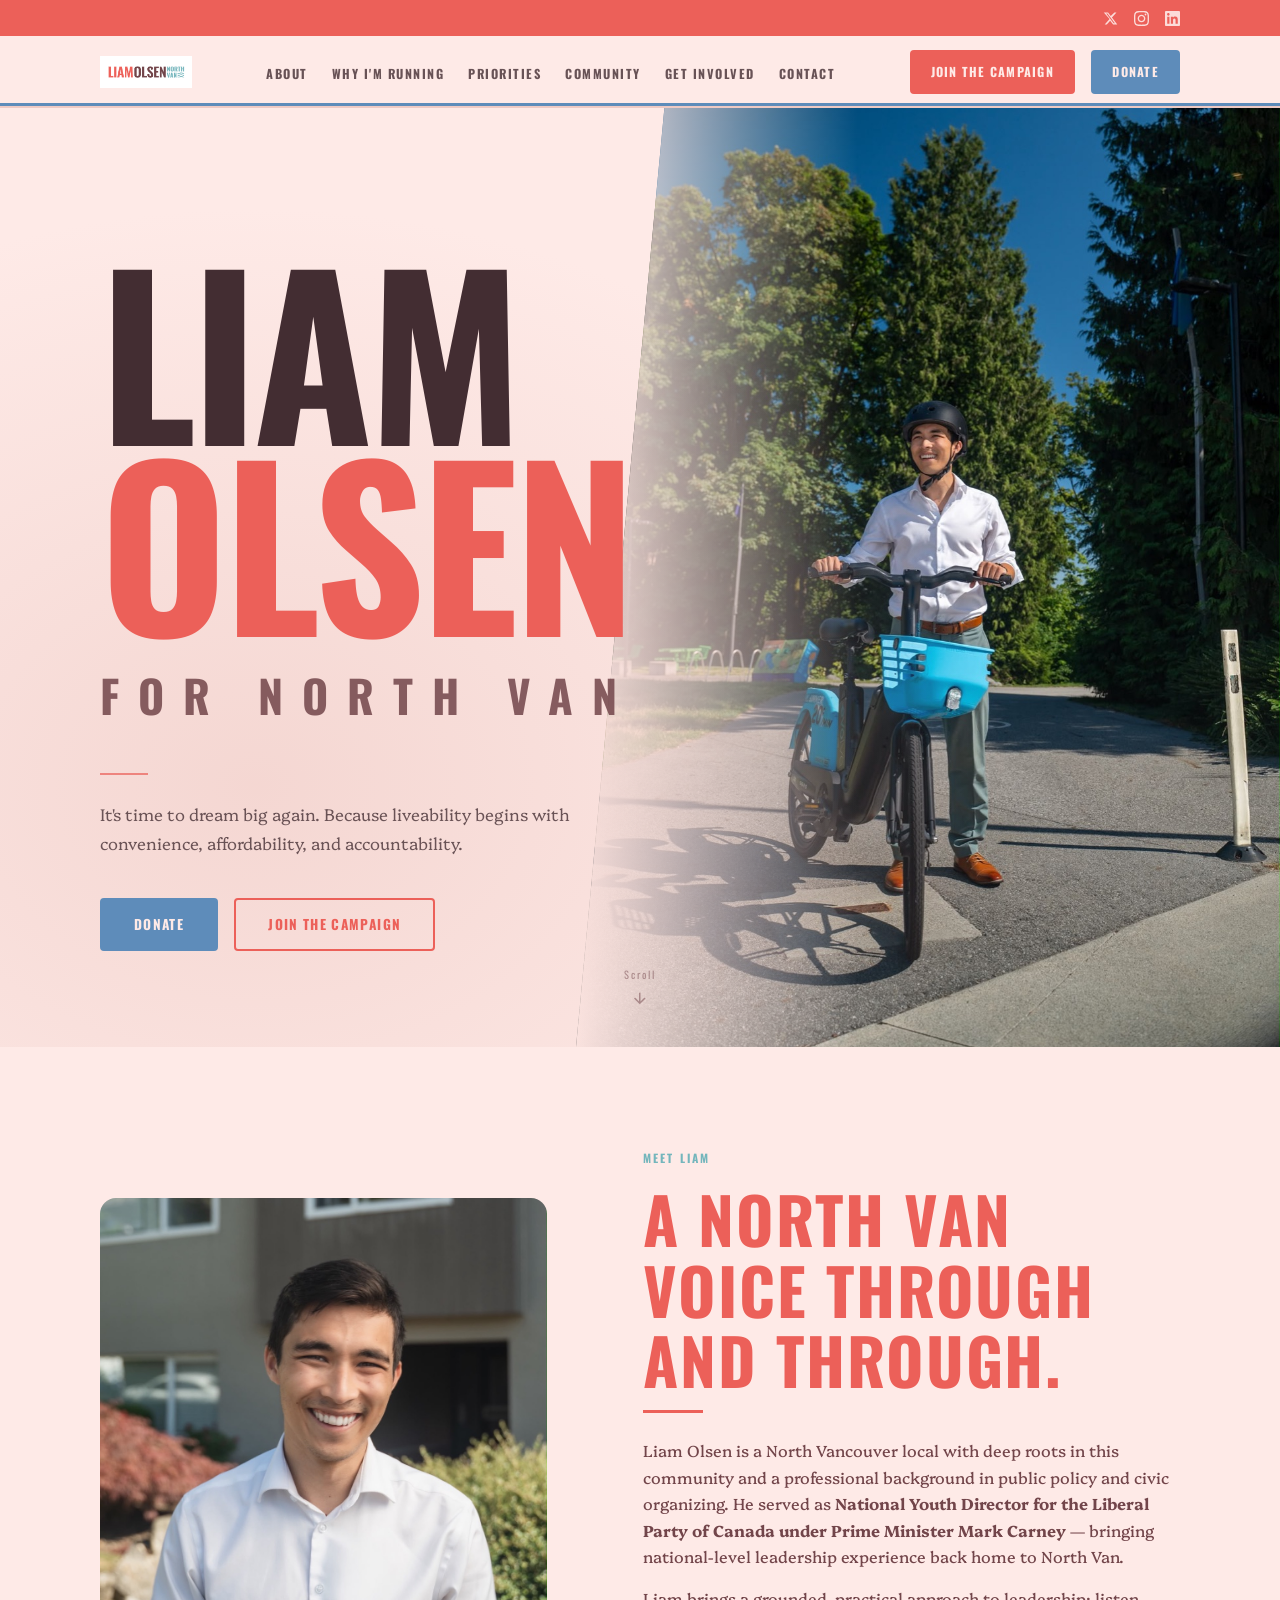
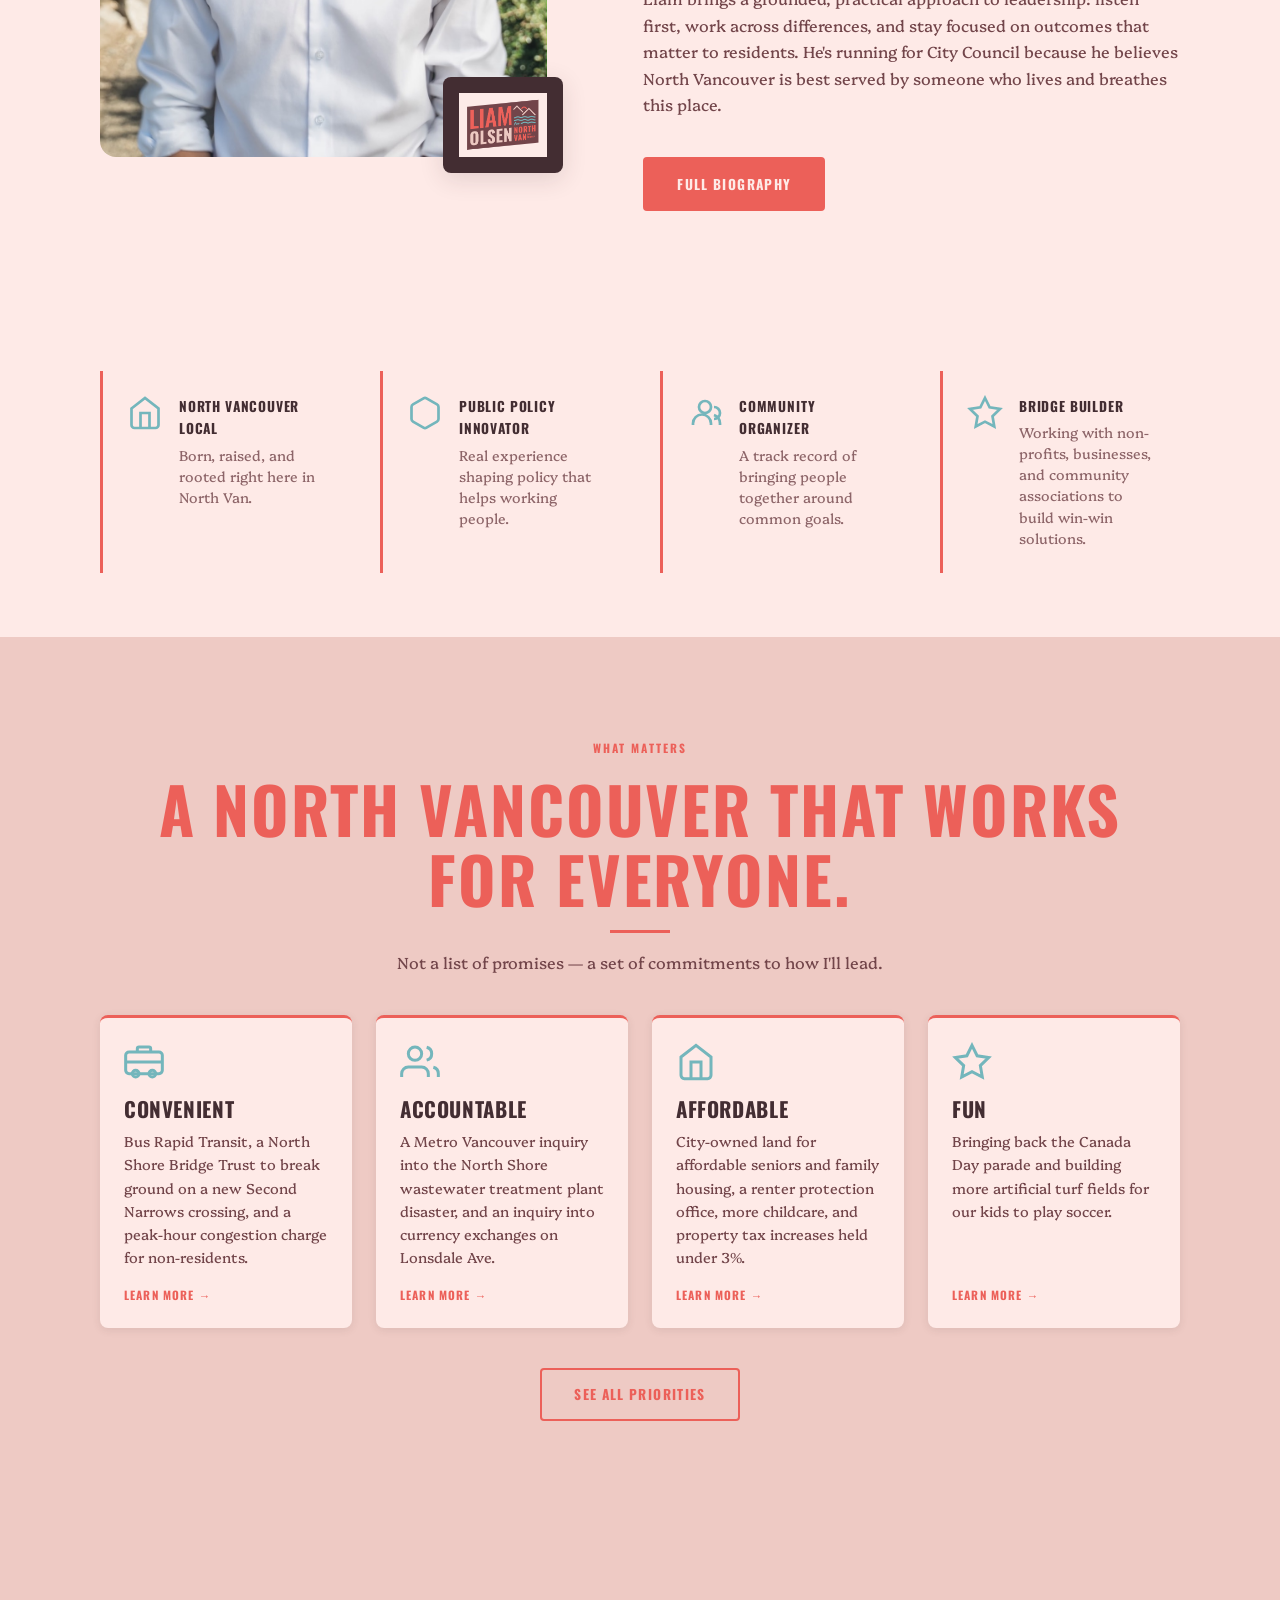
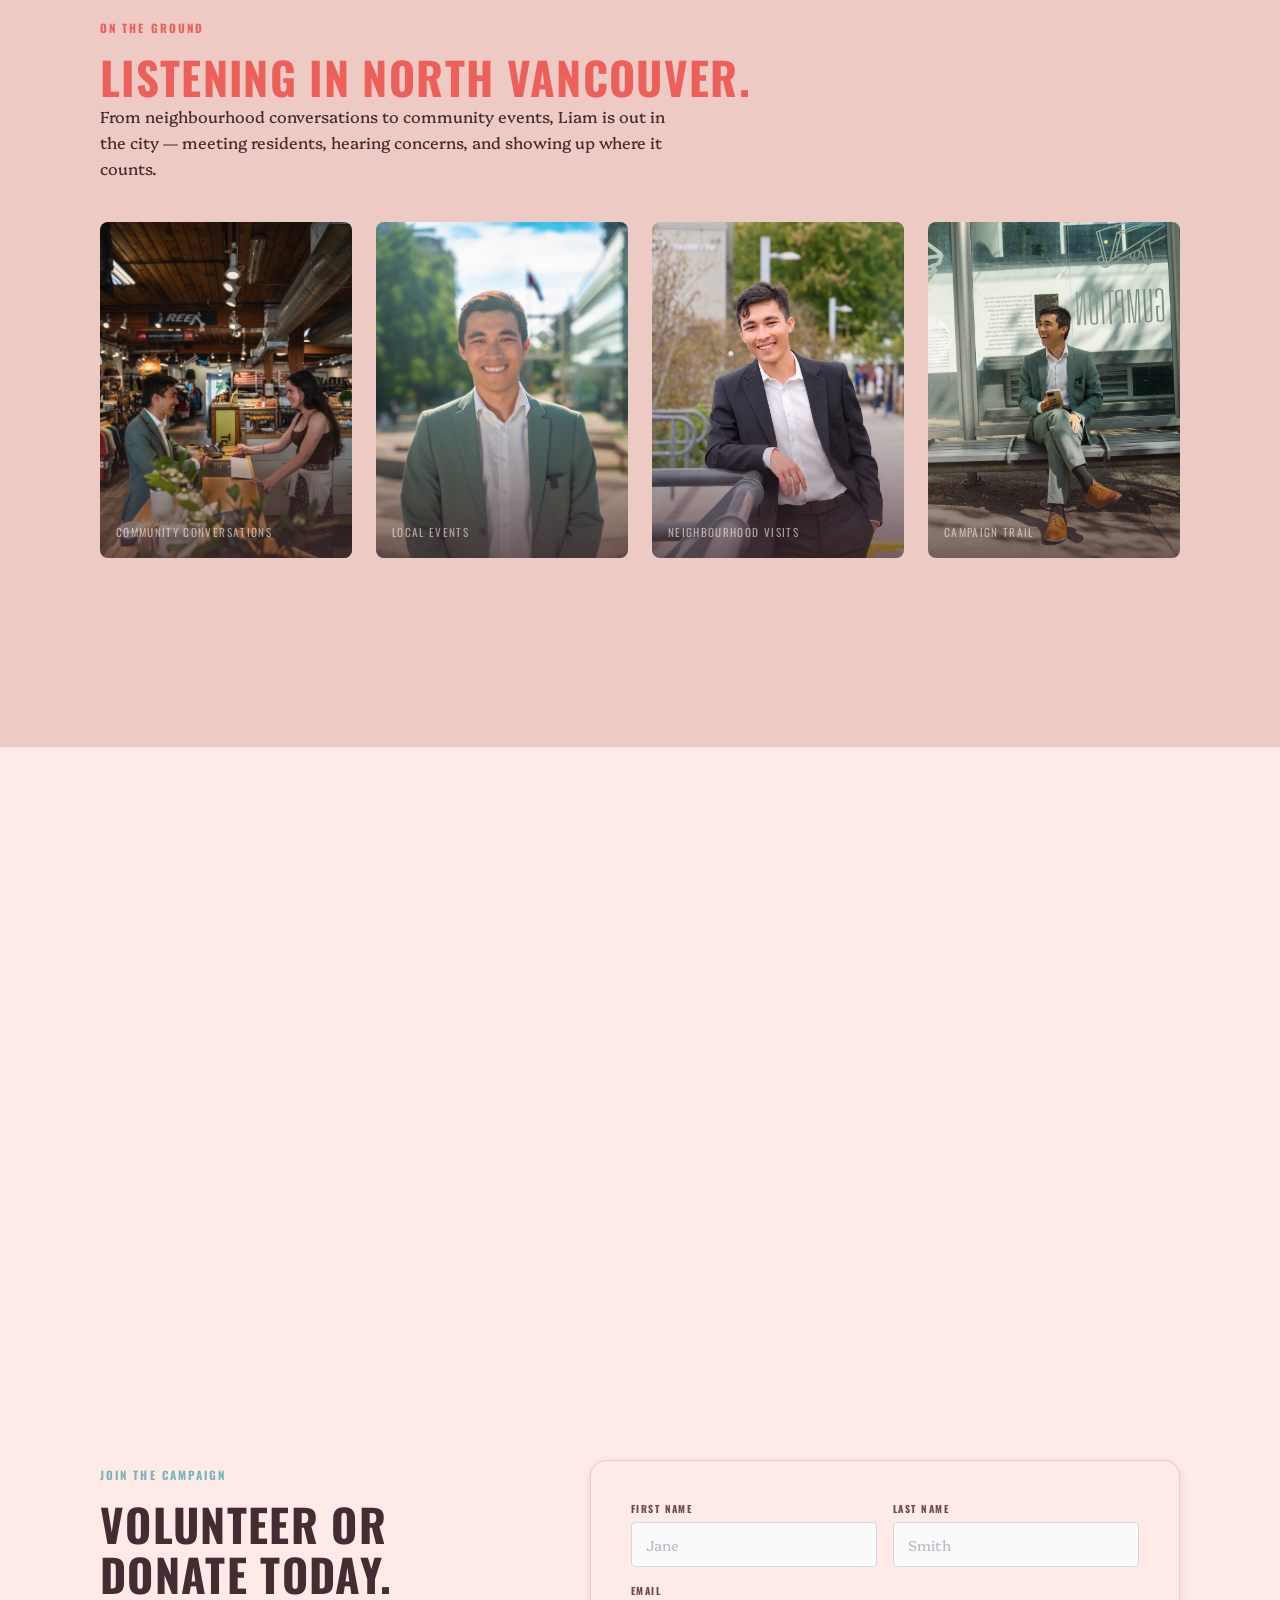
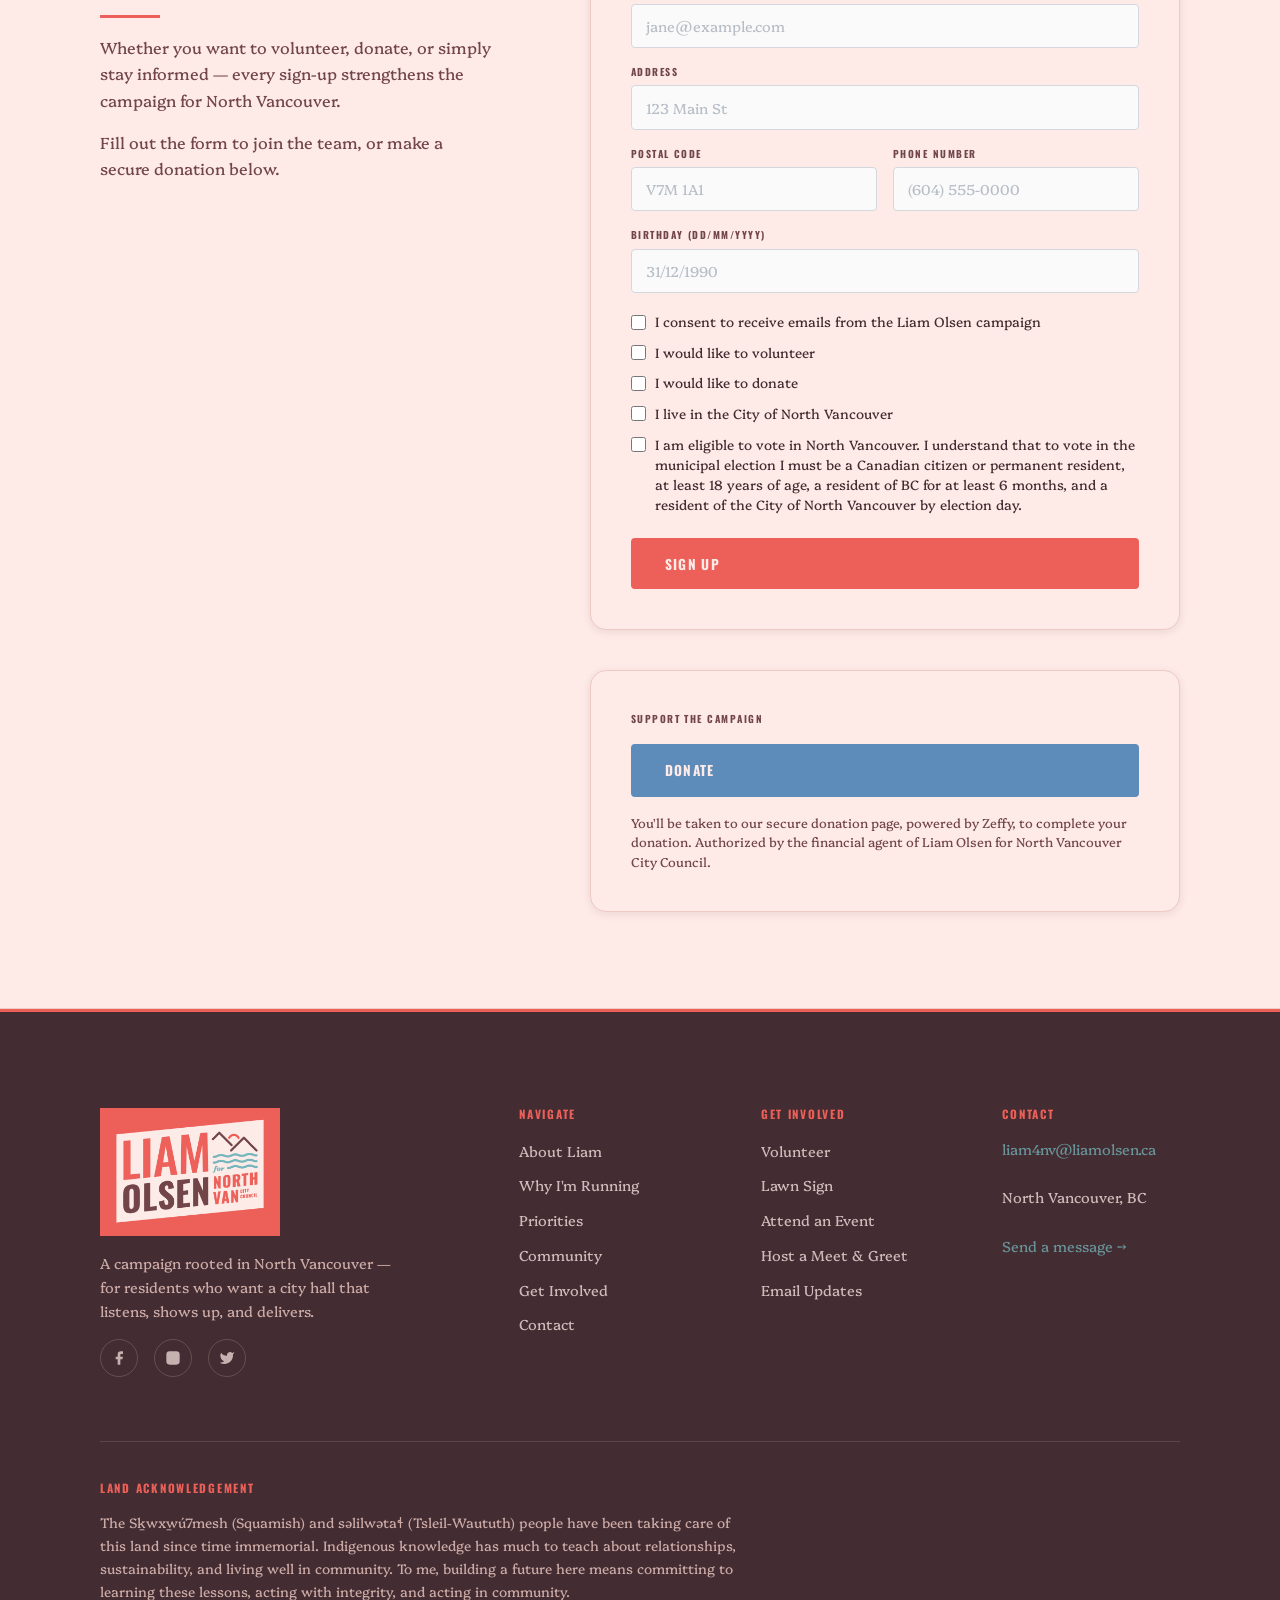
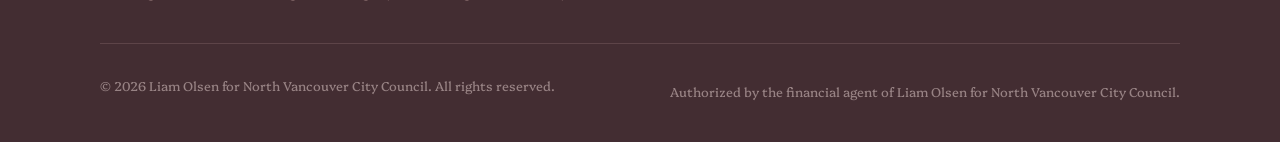
==== commit fa01c41a: "Update campaign email and add land acknowledgement to every footer Replace every hello@liamolsen.ca " ====
--- a/index.html
+++ b/index.html
@@ -303,7 +303,8 @@
           </div>
           <div class="signup-donate-stack fade-in fade-in-delay-1">
             <div class="hs-card">
-              <form class="hs-form" id="home-signup-form" novalidate aria-label="Campaign sign-up">
+              <form class="hs-form" id="home-signup-form" novalidate aria-label="Campaign sign-up" action="https://formspree.io/f/mbdnjjaz" method="POST">
+                <input type="hidden" name="_subject" value="New volunteer sign-up — Homepage" />
                 <div class="hs-row">
                   <div class="hs-field">
                     <label for="hs-first">First Name</label>
@@ -344,8 +345,9 @@
                   <label class="hs-check"><input type="checkbox" name="eligible_voter" /> I am eligible to vote in North Vancouver. I understand that to vote in the municipal election I must be a Canadian citizen or permanent resident, at least 18 years of age, a resident of BC for at least 6 months, and a resident of the City of North Vancouver by election day.</label>
                 </div>
                 <button type="submit" class="btn btn-primary full-width" style="margin-top:0.5rem;">Sign Up</button>
+                <p class="form-error-message hidden" role="alert">Something went wrong sending your sign-up. Please try again, or email us directly at <a href="mailto:liam4nv@liamolsen.ca">liam4nv@liamolsen.ca</a>.</p>
               </form>
-              <div id="home-signup-success" class="hs-success hidden">
+              <div id="home-signup-success" class="hs-success hidden" tabindex="-1">
                 <div class="hs-success-icon" aria-hidden="true">✓</div>
                 <h3>You're signed up!</h3>
                 <p>Thanks for joining the campaign. We'll be in touch soon.</p>
@@ -409,13 +411,19 @@
         <div class="footer-col">
           <h4>Contact</h4>
           <p>
-            <a href="mailto:hello@liamolsen.ca">hello@liamolsen.ca</a><br /><br />
+            <a href="mailto:liam4nv@liamolsen.ca">liam4nv@liamolsen.ca</a><br /><br />
             North Vancouver, BC<br />
             <br />
             <a href="contact.html">Send a message →</a>
           </p>
         </div>
       </div>
+      <div class="footer-land-ack">
+        <h4>Land Acknowledgement</h4>
+        <p>
+          The Sḵwx̱wú7mesh (Squamish) and səlilwətaɬ (Tsleil-Waututh) people have been taking care of this land since time immemorial. Indigenous knowledge has much to teach about relationships, sustainability, and living well in community. To me, building a future here means committing to learning these lessons, acting with integrity, and acting in community.
+        </p>
+      </div>
       <div class="footer-bottom">
         <p>&copy; 2026 Liam Olsen for North Vancouver City Council. All rights reserved.</p>
         <p>Authorized by the financial agent of Liam Olsen for North Vancouver City Council.</p>
--- a/css/global.css
+++ b/css/global.css
@@ -509,6 +509,28 @@
   height: 16px;
   fill: currentColor;
 }
+.footer-land-ack {
+  border-top: 1px solid rgba(238,202,196,0.15);
+  padding-top: var(--space-lg);
+  margin-bottom: var(--space-lg);
+}
+.footer-land-ack h4 {
+  font-family: var(--font-heading);
+  font-size: 0.72rem;
+  font-weight: 700;
+  text-transform: uppercase;
+  letter-spacing: 0.15em;
+  color: var(--salmon);
+  margin-bottom: var(--space-sm);
+}
+.footer-land-ack p {
+  font-size: 0.85rem;
+  line-height: 1.7;
+  color: var(--beige);
+  opacity: 0.8;
+  max-width: 72ch;
+}
+
 .footer-bottom {
   border-top: 1px solid rgba(238,202,196,0.15);
   padding-top: var(--space-md);
@@ -692,6 +714,14 @@
 .hidden       { display: none !important; }
 .img-fill     { width: 100%; height: 100%; object-fit: cover; object-position: center; }
 
+.form-error-message {
+  color: var(--salmon);
+  font-size: 0.85rem;
+  line-height: 1.5;
+  margin-top: 0.6rem;
+}
+.form-error-message a { color: inherit; text-decoration: underline; }
+
 /* Scroll animation */
 .fade-in {
   opacity: 0;
--- a/css/index.css
+++ b/css/index.css
@@ -33,9 +33,6 @@
   overflow: hidden;
   z-index: 1;
 }
-@media (max-width: 700px) {
-  .hero-panel { width: 100%; clip-path: none; opacity: 0.25; }
-}
 
 /* Left-edge fade — blends image into the light text area */
 .hero-panel::after {
@@ -199,6 +196,42 @@
 @keyframes bounce {
   0%, 100% { transform: translateY(0); }
   50% { transform: translateY(5px); }
+}
+
+@media (max-width: 700px) {
+  /* Mobile: picture first, full-strength, then the name below it —
+     instead of a faded full-bleed background behind stacked text. */
+  .hero {
+    min-height: auto;
+    display: block;
+  }
+  .hero-bg {
+    position: relative;
+    height: 58vh;
+    min-height: 340px;
+    max-height: 480px;
+  }
+  .hero-bg::after {
+    display: none;
+  }
+  .hero-panel {
+    width: 100%;
+    height: 100%;
+    clip-path: none;
+    opacity: 1;
+  }
+  .hero-panel::after {
+    display: none;
+  }
+  .hero-content {
+    position: relative;
+    padding-top: var(--space-xl);
+    padding-bottom: var(--space-xl);
+    background: var(--white);
+  }
+  .hero-scroll-hint {
+    display: none;
+  }
 }
 
 /* ── HOME SIGNUP SECTION ── */
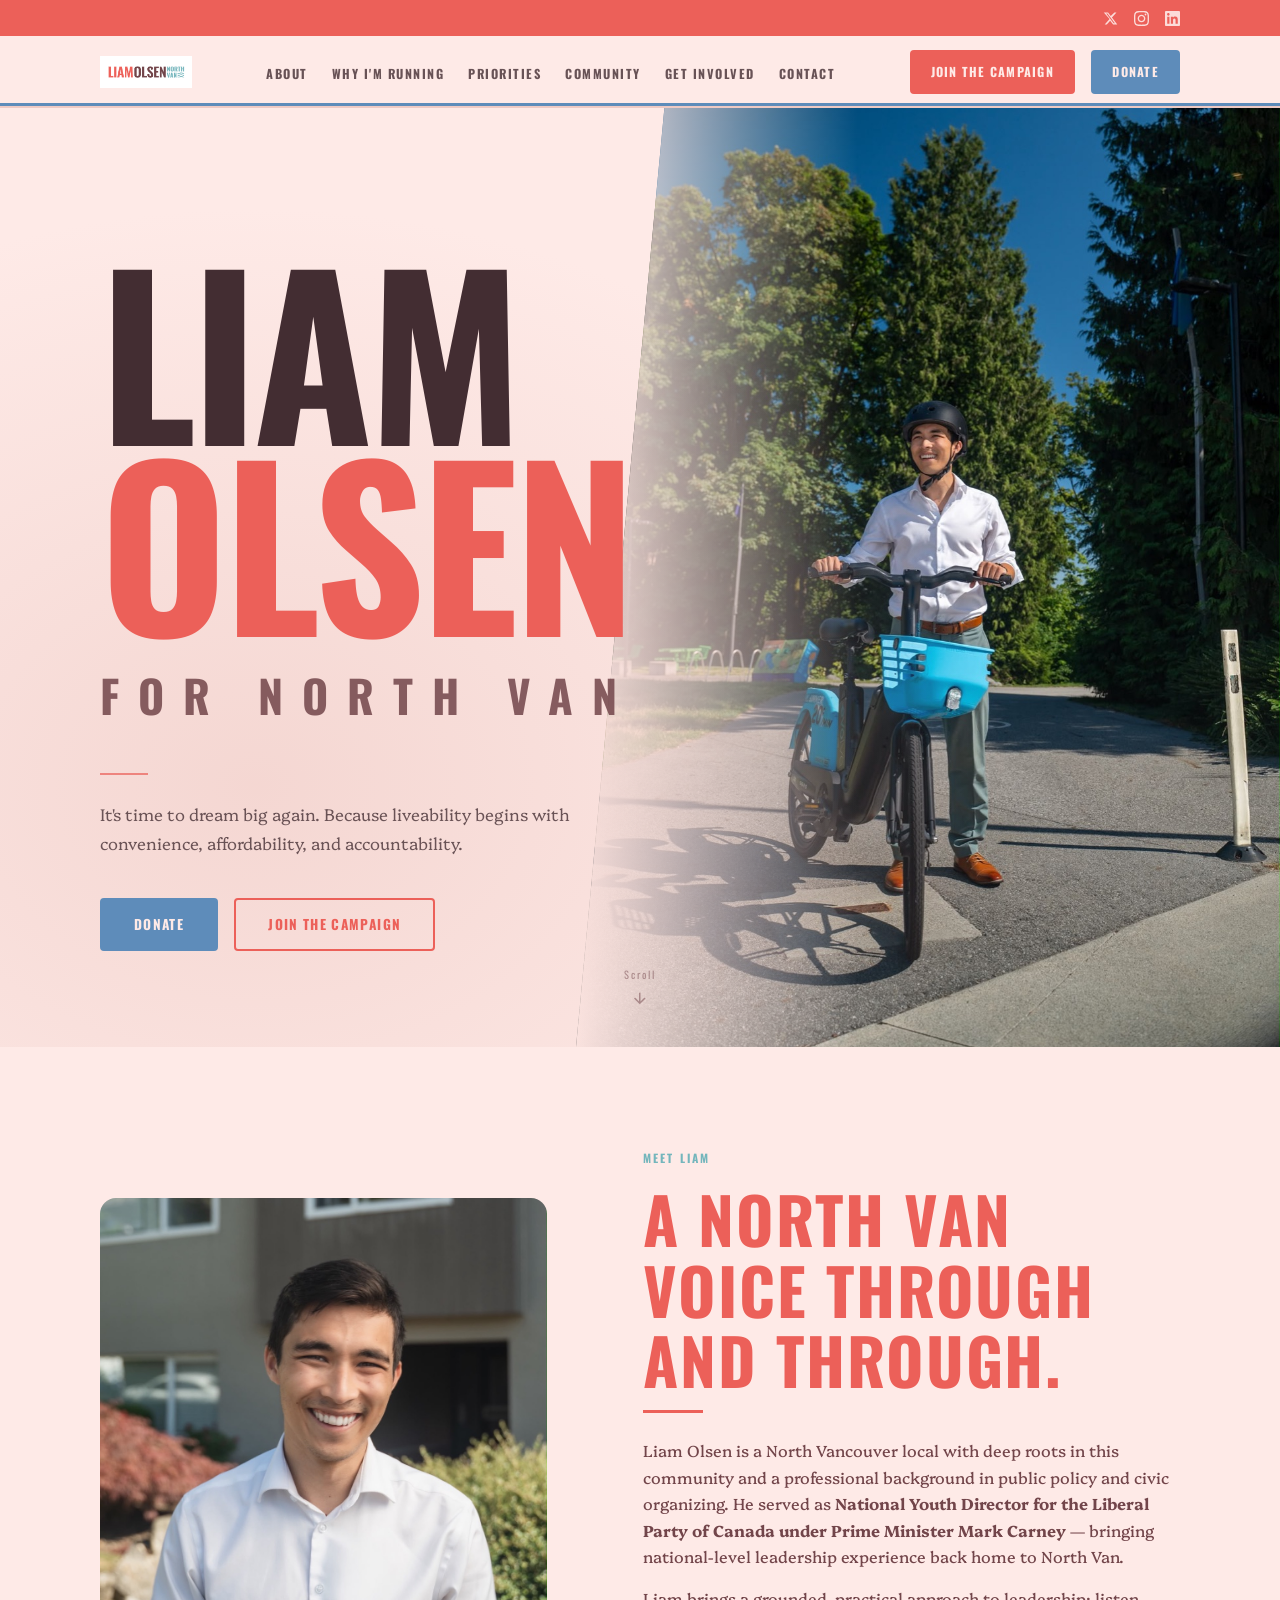
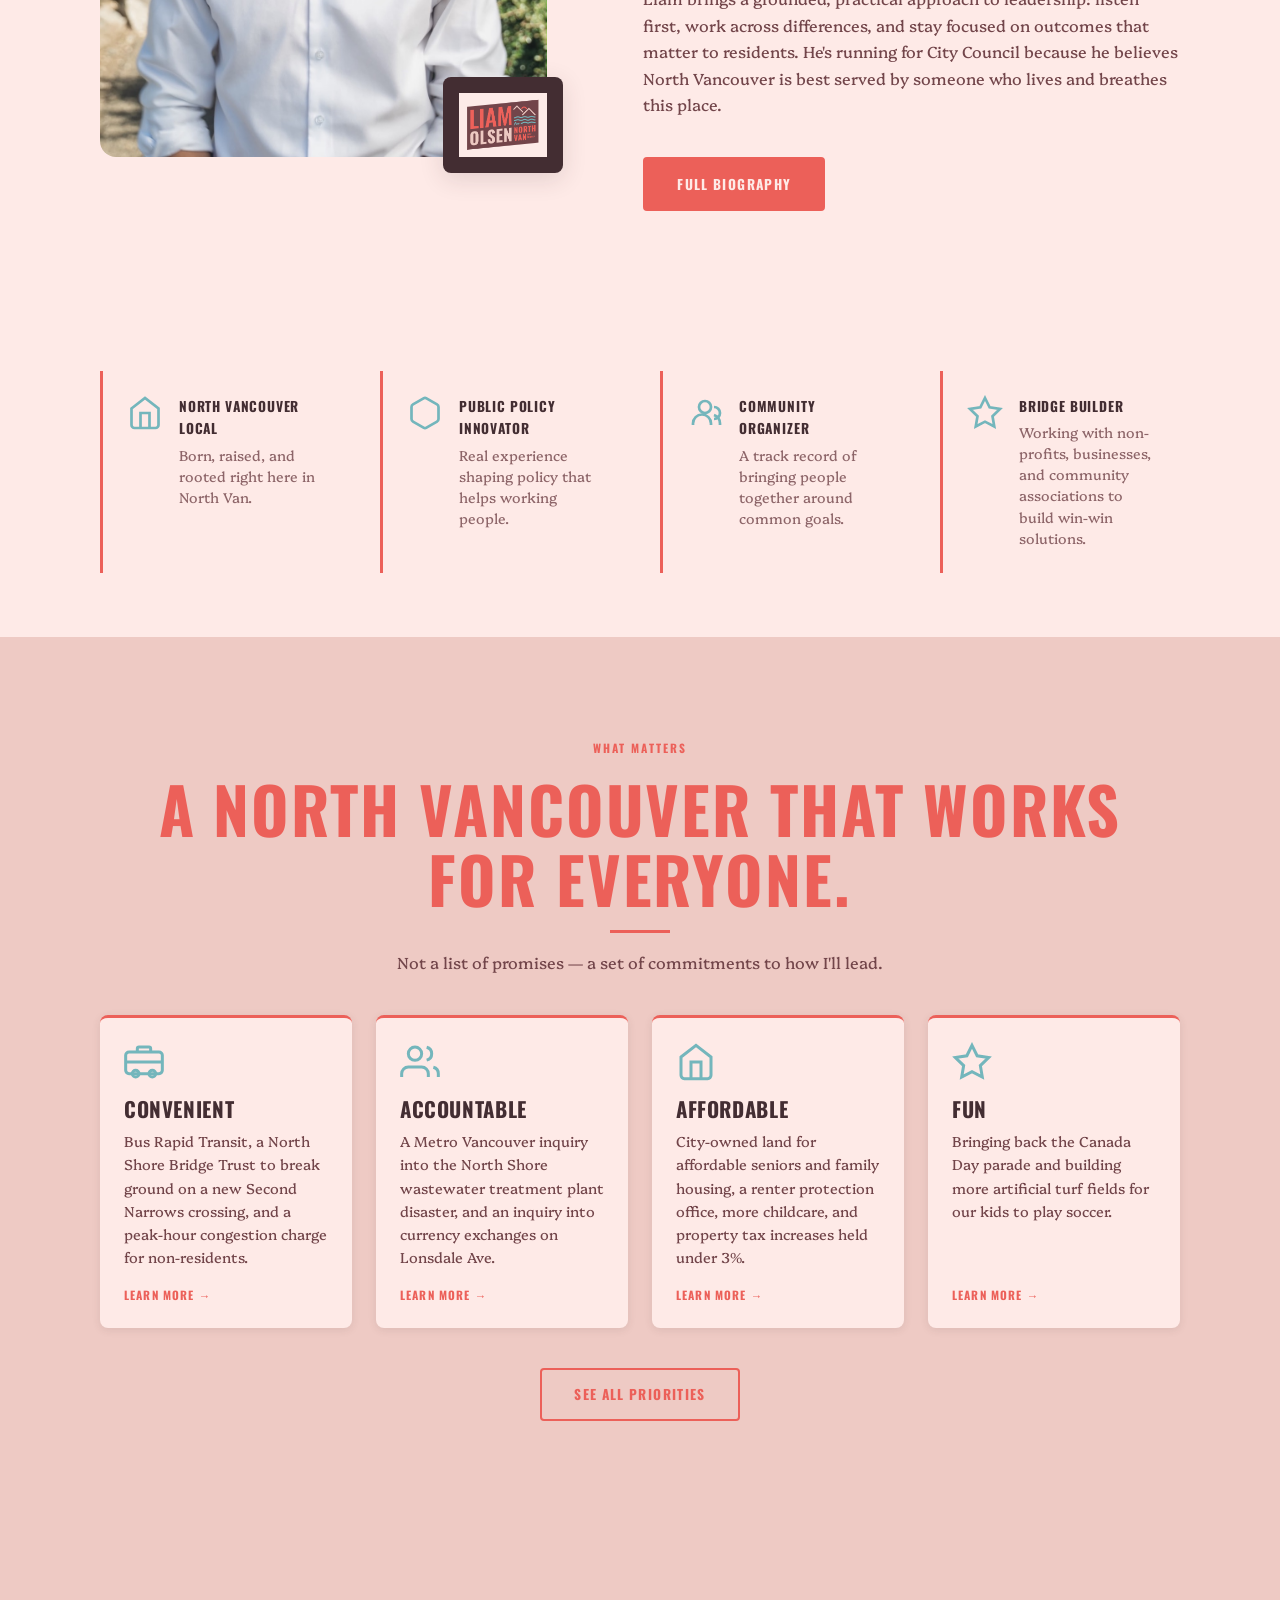
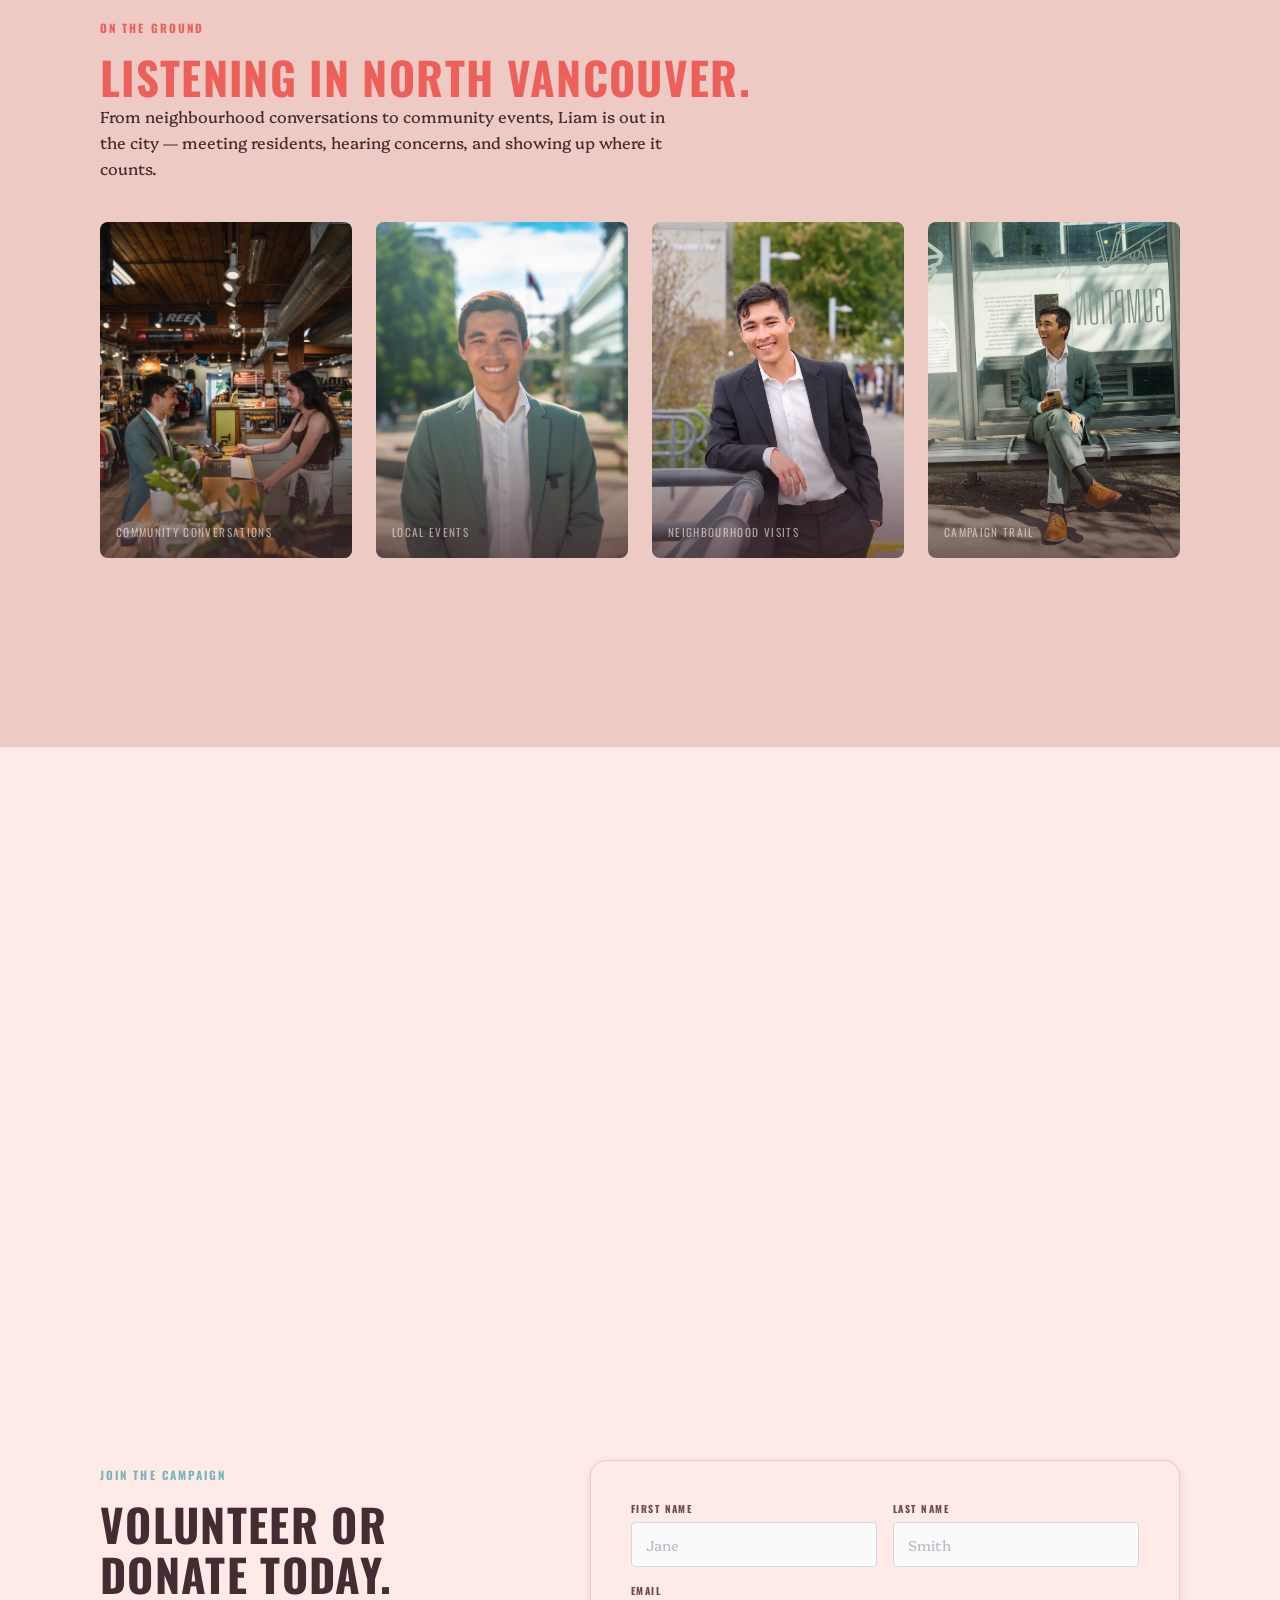
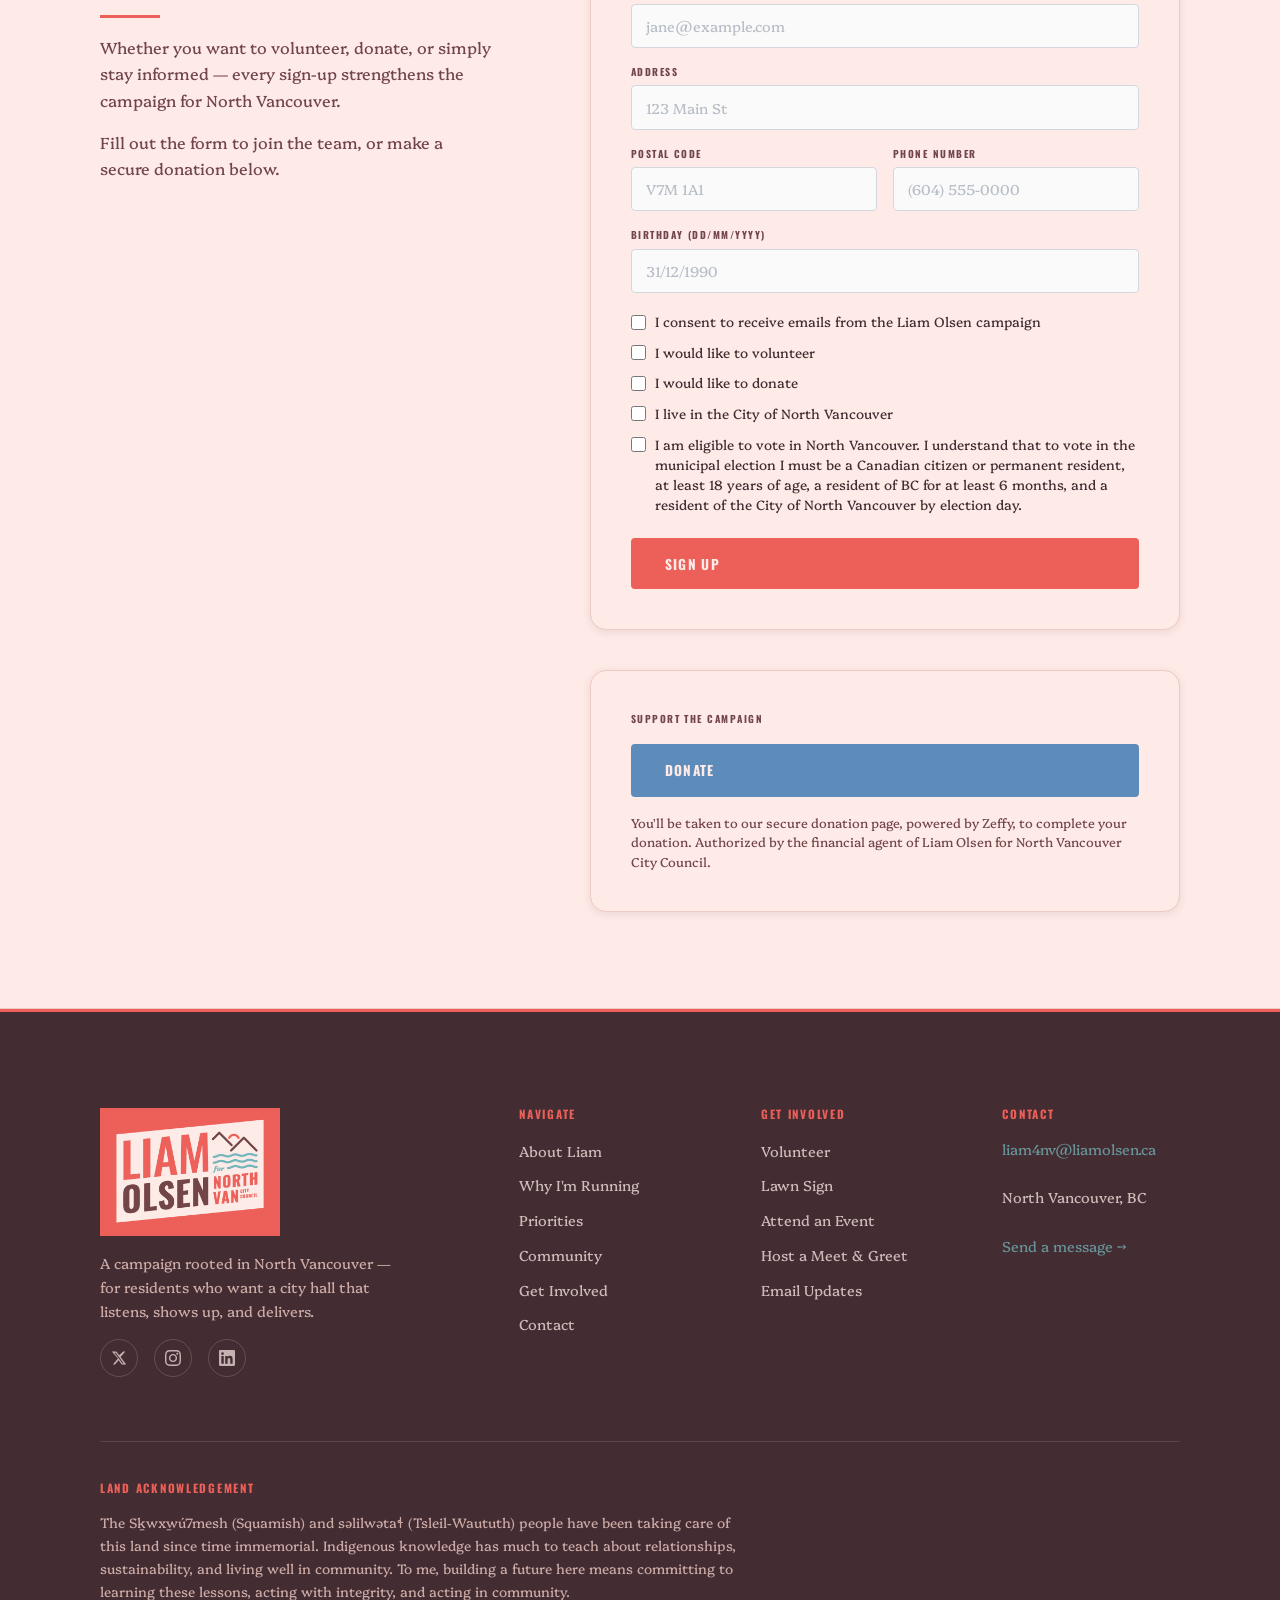
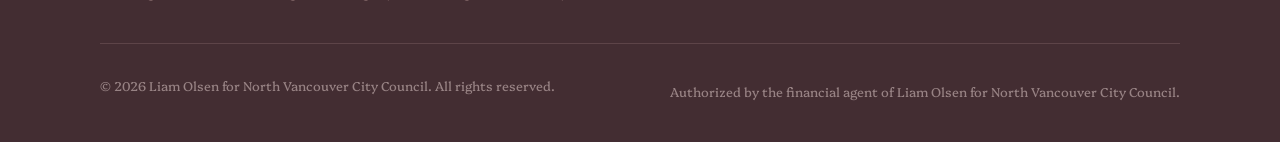
==== commit 4eb7589c: "Match footer social icons to the subheader (X, Instagram, LinkedIn) Footer previously showed Faceboo" ====
--- a/index.html
+++ b/index.html
@@ -376,14 +376,14 @@
           <img src="logos/Main 1 Red bkrd.png" alt="Liam Olsen for North Vancouver City Council" class="footer-logo" />
           <p>A campaign rooted in North Vancouver — for residents who want a city hall that listens, shows up, and delivers.</p>
           <div class="footer-socials" aria-label="Social media links">
-            <a href="#" aria-label="Facebook">
-              <svg viewBox="0 0 24 24"><path d="M18 2h-3a5 5 0 00-5 5v3H7v4h3v8h4v-8h3l1-4h-4V7a1 1 0 011-1h3z"/></svg>
+            <a href="#" aria-label="X" target="_blank" rel="noopener noreferrer">
+              <svg viewBox="0 0 24 24" fill="currentColor"><path d="M18.244 2.25h3.308l-7.227 8.26 8.502 11.24H16.17l-4.714-6.231-5.401 6.231H2.748l7.73-8.835L1.254 2.25H8.08l4.26 5.632zm-1.161 17.52h1.833L7.084 4.126H5.117z"/></svg>
             </a>
-            <a href="#" aria-label="Instagram">
-              <svg viewBox="0 0 24 24"><rect x="2" y="2" width="20" height="20" rx="5" ry="5"/><path d="M16 11.37A4 4 0 1112.63 8 4 4 0 0116 11.37z"/><line x1="17.5" y1="6.5" x2="17.51" y2="6.5"/></svg>
+            <a href="#" aria-label="Instagram" target="_blank" rel="noopener noreferrer">
+              <svg viewBox="0 0 24 24" fill="currentColor"><path d="M12 2.163c3.204 0 3.584.012 4.85.07 3.252.148 4.771 1.691 4.919 4.919.058 1.265.069 1.645.069 4.849 0 3.205-.012 3.584-.069 4.849-.149 3.225-1.664 4.771-4.919 4.919-1.266.058-1.644.07-4.85.07-3.204 0-3.584-.012-4.849-.07-3.26-.149-4.771-1.699-4.919-4.92-.058-1.265-.07-1.644-.07-4.849 0-3.204.013-3.583.07-4.849.149-3.227 1.664-4.771 4.919-4.919 1.266-.057 1.645-.069 4.849-.069zm0-2.163c-3.259 0-3.667.014-4.947.072-4.358.2-6.78 2.618-6.98 6.98-.059 1.281-.073 1.689-.073 4.948 0 3.259.014 3.668.072 4.948.2 4.358 2.618 6.78 6.98 6.98 1.281.058 1.689.072 4.948.072 3.259 0 3.668-.014 4.948-.072 4.354-.2 6.782-2.618 6.979-6.98.059-1.28.073-1.689.073-4.948 0-3.259-.014-3.667-.072-4.947-.196-4.354-2.617-6.78-6.979-6.98-1.281-.059-1.69-.073-4.949-.073zm0 5.838c-3.403 0-6.162 2.759-6.162 6.162s2.759 6.163 6.162 6.163 6.162-2.759 6.162-6.163c0-3.403-2.759-6.162-6.162-6.162zm0 10.162c-2.209 0-4-1.79-4-4 0-2.209 1.791-4 4-4s4 1.791 4 4c0 2.21-1.791 4-4 4zm6.406-11.845c-.796 0-1.441.645-1.441 1.44s.645 1.44 1.441 1.44c.795 0 1.439-.645 1.439-1.44s-.644-1.44-1.439-1.44z"/></svg>
             </a>
-            <a href="#" aria-label="Twitter / X">
-              <svg viewBox="0 0 24 24"><path d="M23 3a10.9 10.9 0 01-3.14 1.53 4.48 4.48 0 00-7.86 3v1A10.66 10.66 0 013 4s-4 9 5 13a11.64 11.64 0 01-7 2c9 5 20 0 20-11.5a4.5 4.5 0 00-.08-.83A7.72 7.72 0 0023 3z"/></svg>
+            <a href="#" aria-label="LinkedIn" target="_blank" rel="noopener noreferrer">
+              <svg viewBox="0 0 24 24" fill="currentColor"><path d="M20.447 20.452h-3.554v-5.569c0-1.328-.027-3.037-1.852-3.037-1.853 0-2.136 1.445-2.136 2.939v5.667H9.351V9h3.414v1.561h.046c.477-.9 1.637-1.85 3.37-1.85 3.601 0 4.267 2.37 4.267 5.455v6.286zM5.337 7.433c-1.144 0-2.063-.926-2.063-2.065 0-1.138.92-2.063 2.063-2.063 1.14 0 2.064.925 2.064 2.063 0 1.139-.925 2.065-2.064 2.065zm1.782 13.019H3.555V9h3.564v11.452zM22.225 0H1.771C.792 0 0 .774 0 1.729v20.542C0 23.227.792 24 1.771 24h20.451C23.2 24 24 23.227 24 22.271V1.729C24 .774 23.2 0 22.222 0h.003z"/></svg>
             </a>
           </div>
         </div>
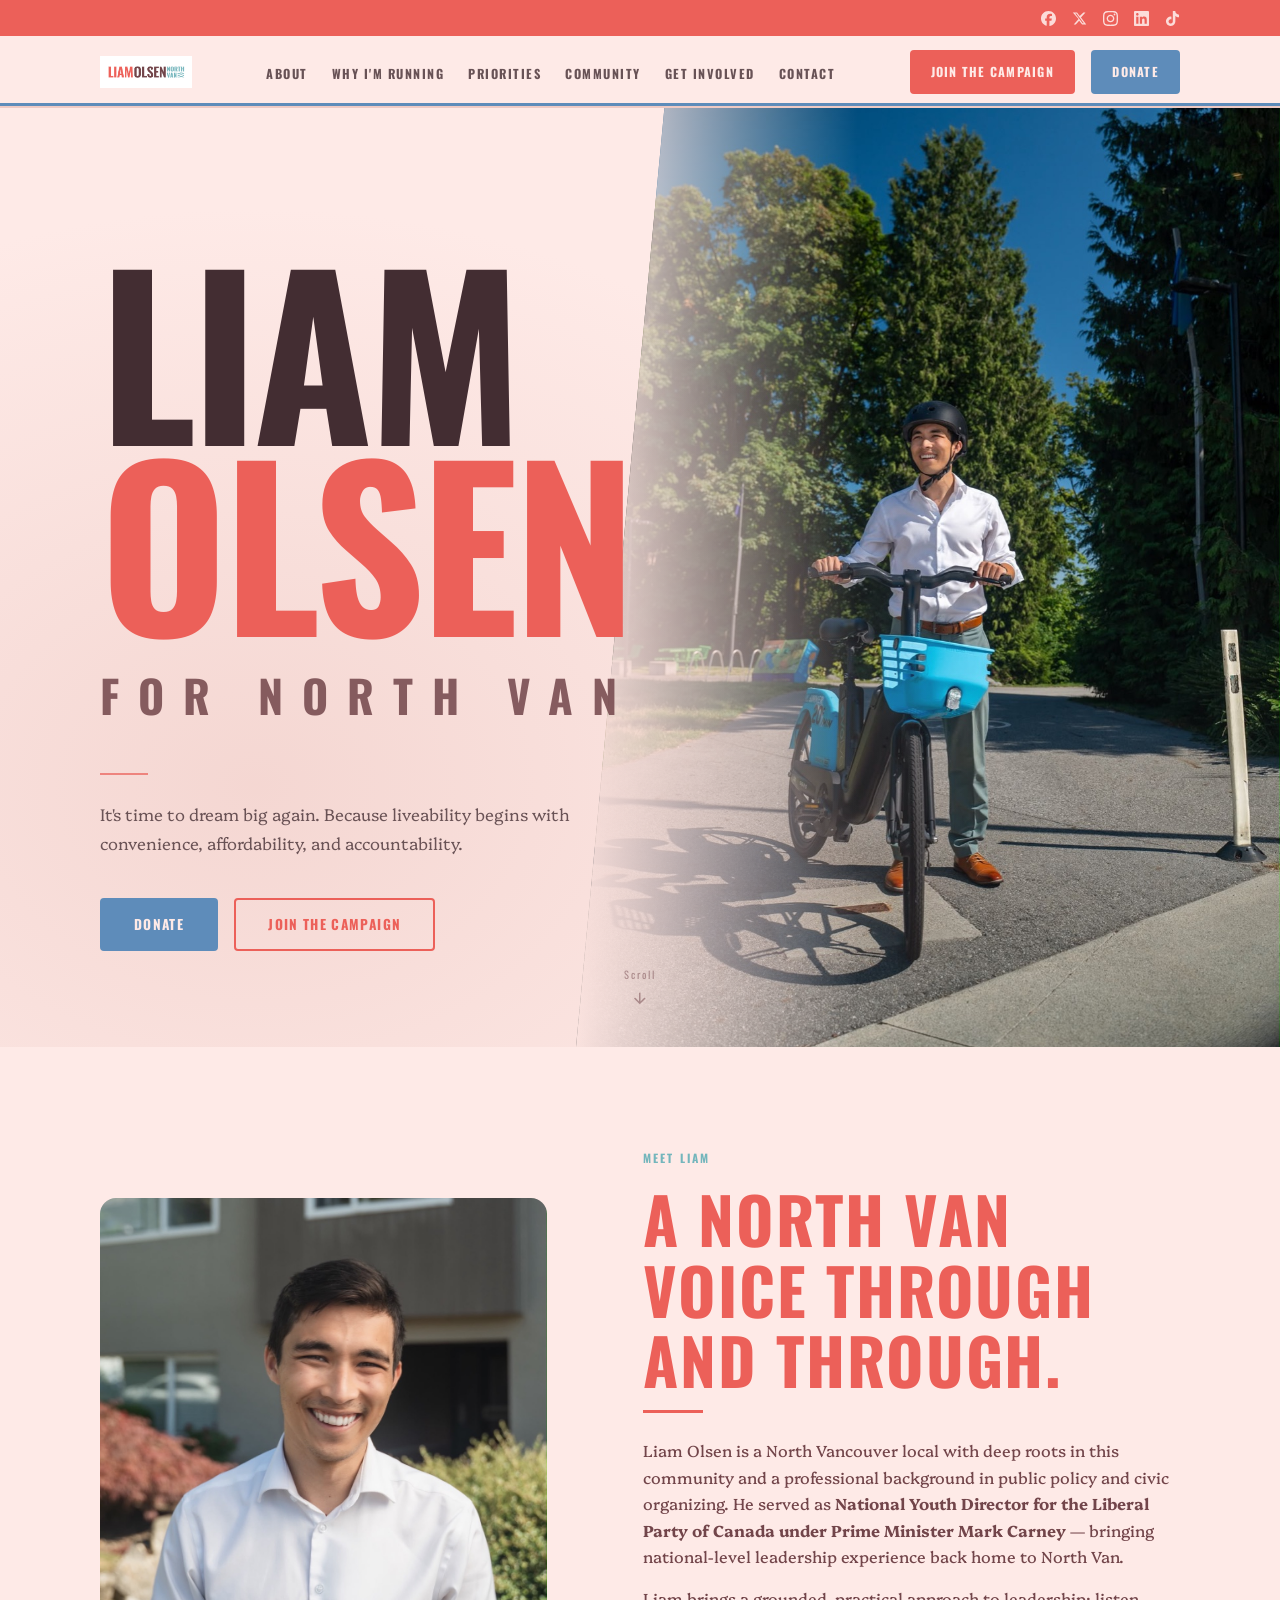
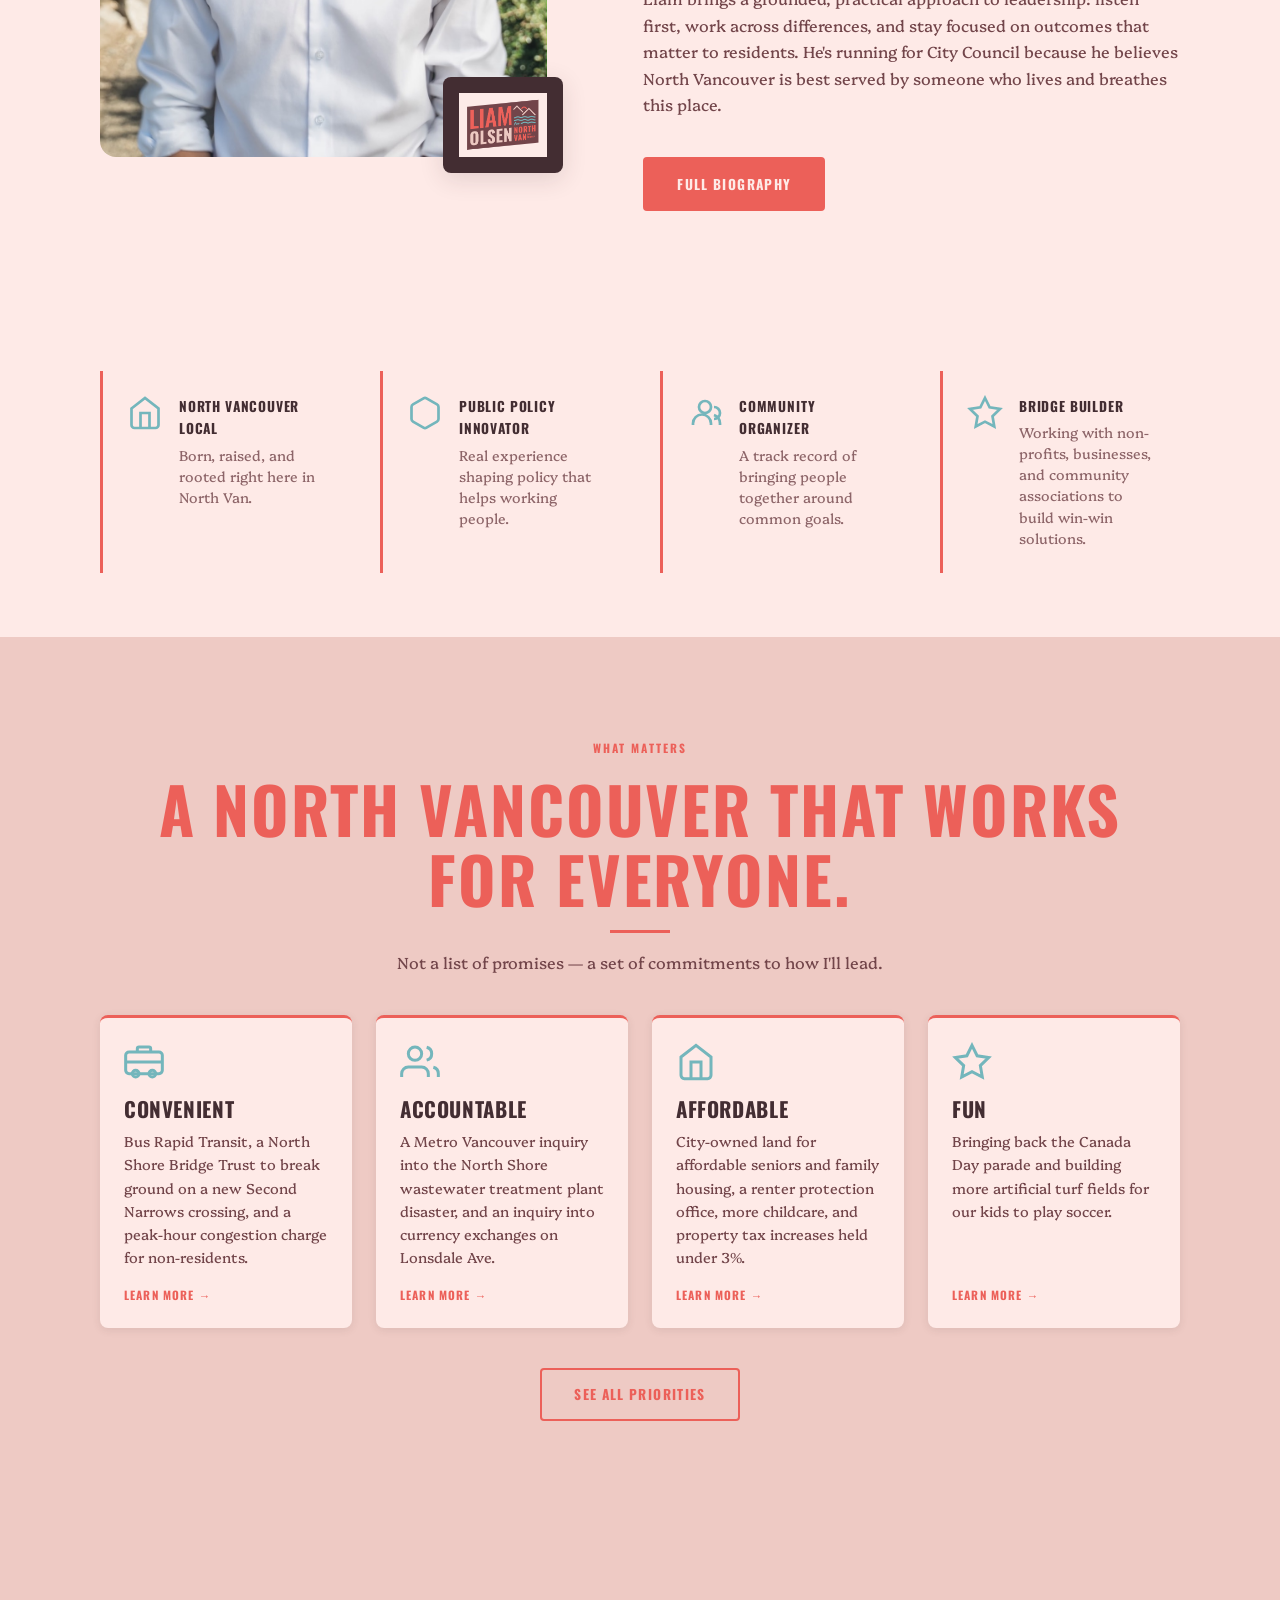
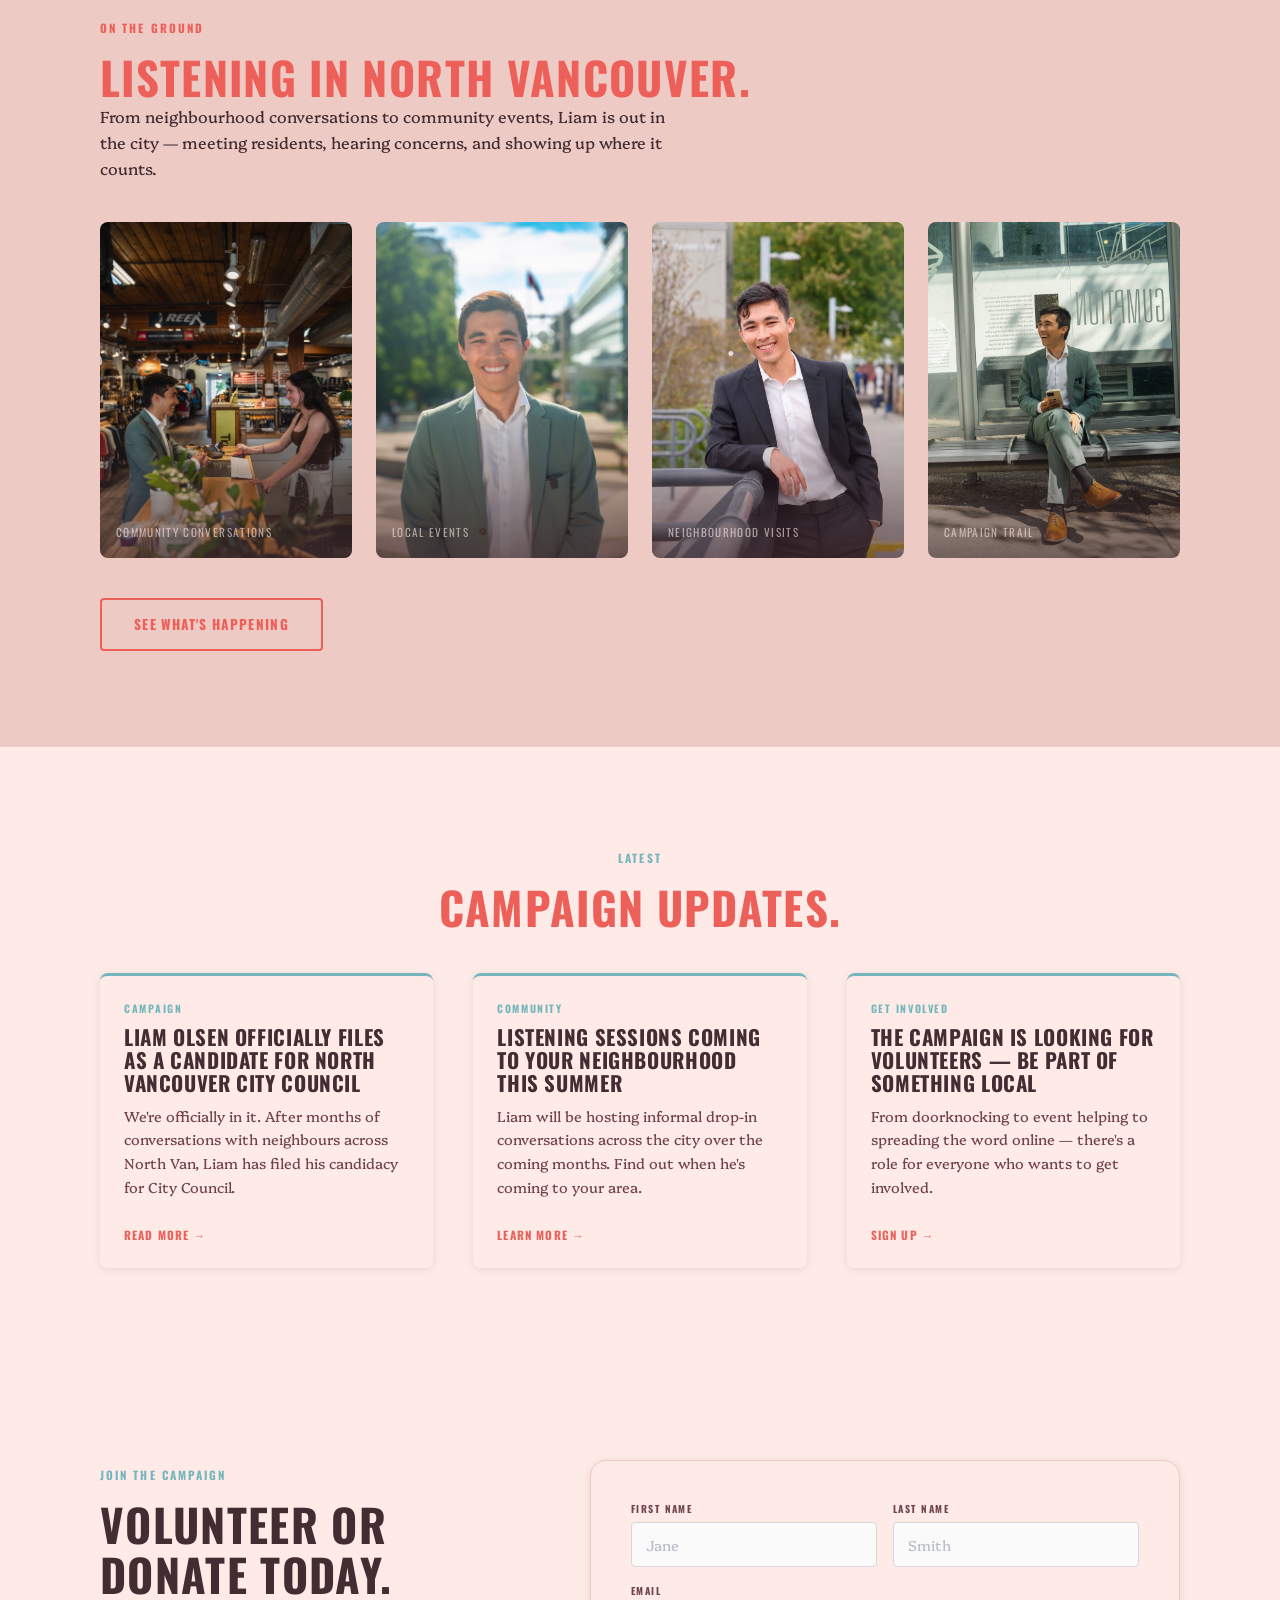
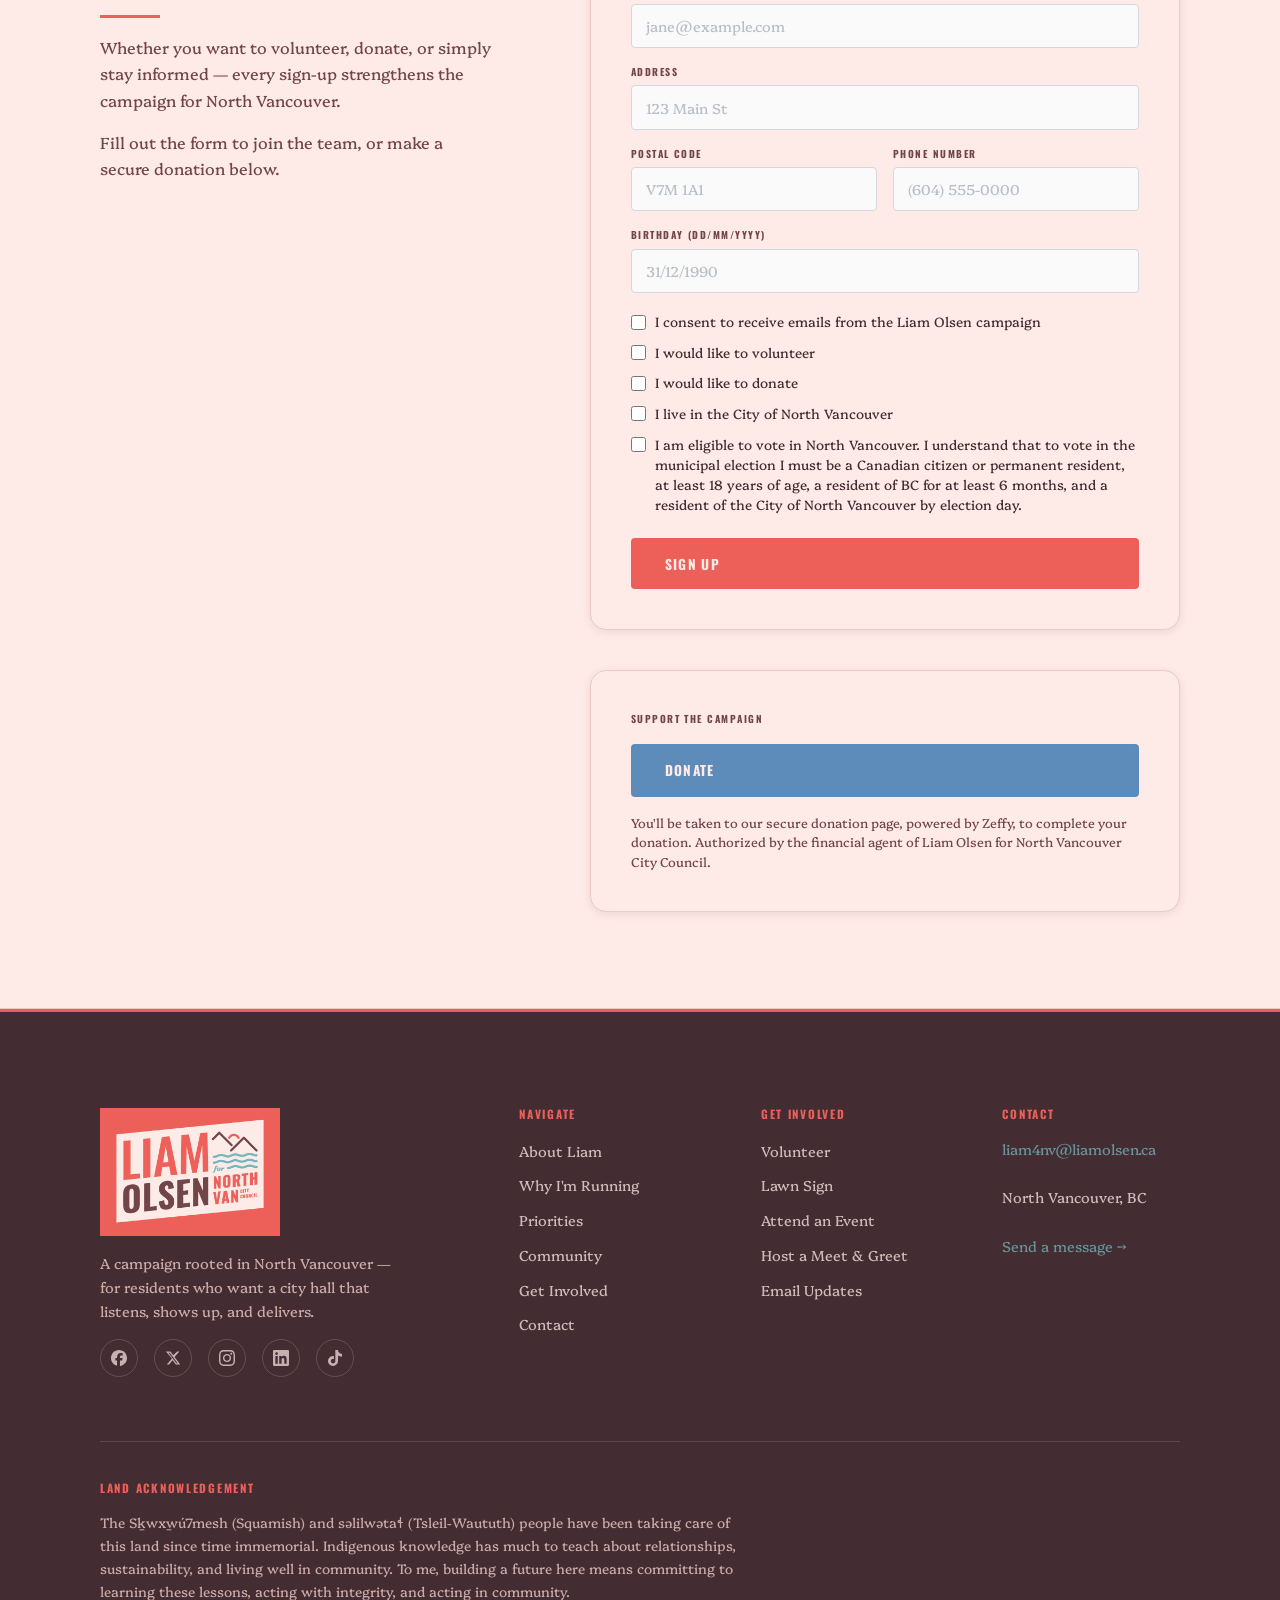
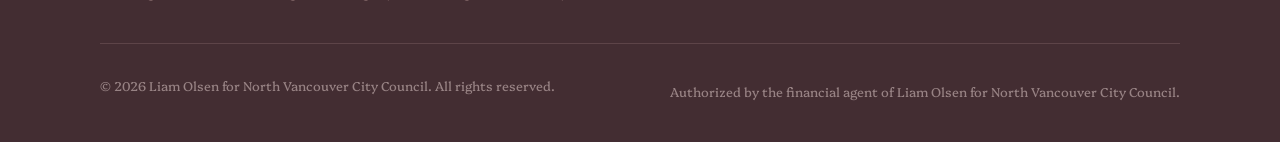
==== commit 32e46e57: "Wire up real social media links, add Facebook and TikTok Points every X, Instagram, and LinkedIn ico" ====
--- a/index.html
+++ b/index.html
@@ -16,14 +16,20 @@
   <div class="site-subheader" aria-label="Social media links">
     <div class="subheader-inner">
       <nav class="subheader-social">
-        <a href="#" aria-label="Follow Liam on X" target="_blank" rel="noopener noreferrer">
+        <a href="https://www.facebook.com/share/14nEMLuUEvH/?mibextid=wwXIfr" aria-label="Follow Liam on Facebook" target="_blank" rel="noopener noreferrer">
+          <svg viewBox="0 0 24 24" fill="currentColor" aria-hidden="true"><path d="M9.101 23.691v-7.98H6.627v-3.667h2.474v-1.58c0-4.085 1.848-5.978 5.858-5.978.401 0 .955.042 1.468.103a8.68 8.68 0 0 1 1.141.195v3.325a8.623 8.623 0 0 0-.653-.036 26.805 26.805 0 0 0-.733-.009c-.707 0-1.259.096-1.675.309a1.686 1.686 0 0 0-.679.622c-.258.42-.374.995-.374 1.752v1.297h3.919l-.386 2.103-.287 1.564h-3.246v8.245C19.396 23.238 24 18.179 24 12.044c0-6.627-5.373-12-12-12s-12 5.373-12 12c0 5.628 3.874 10.35 9.101 11.647Z"/></svg>
+        </a>
+        <a href="https://x.com/liamolsenca?s=11&amp;t=5OyYV0Zfv3LIVDh-qrqF6Q" aria-label="Follow Liam on X" target="_blank" rel="noopener noreferrer">
           <svg viewBox="0 0 24 24" fill="currentColor" aria-hidden="true"><path d="M18.244 2.25h3.308l-7.227 8.26 8.502 11.24H16.17l-4.714-6.231-5.401 6.231H2.748l7.73-8.835L1.254 2.25H8.08l4.26 5.632zm-1.161 17.52h1.833L7.084 4.126H5.117z"/></svg>
         </a>
-        <a href="#" aria-label="Follow Liam on Instagram" target="_blank" rel="noopener noreferrer">
+        <a href="https://www.instagram.com/liamolsen.ca" aria-label="Follow Liam on Instagram" target="_blank" rel="noopener noreferrer">
           <svg viewBox="0 0 24 24" fill="currentColor" aria-hidden="true"><path d="M12 2.163c3.204 0 3.584.012 4.85.07 3.252.148 4.771 1.691 4.919 4.919.058 1.265.069 1.645.069 4.849 0 3.205-.012 3.584-.069 4.849-.149 3.225-1.664 4.771-4.919 4.919-1.266.058-1.644.07-4.85.07-3.204 0-3.584-.012-4.849-.07-3.26-.149-4.771-1.699-4.919-4.92-.058-1.265-.07-1.644-.07-4.849 0-3.204.013-3.583.07-4.849.149-3.227 1.664-4.771 4.919-4.919 1.266-.057 1.645-.069 4.849-.069zm0-2.163c-3.259 0-3.667.014-4.947.072-4.358.2-6.78 2.618-6.98 6.98-.059 1.281-.073 1.689-.073 4.948 0 3.259.014 3.668.072 4.948.2 4.358 2.618 6.78 6.98 6.98 1.281.058 1.689.072 4.948.072 3.259 0 3.668-.014 4.948-.072 4.354-.2 6.782-2.618 6.979-6.98.059-1.28.073-1.689.073-4.948 0-3.259-.014-3.667-.072-4.947-.196-4.354-2.617-6.78-6.979-6.98-1.281-.059-1.69-.073-4.949-.073zm0 5.838c-3.403 0-6.162 2.759-6.162 6.162s2.759 6.163 6.162 6.163 6.162-2.759 6.162-6.163c0-3.403-2.759-6.162-6.162-6.162zm0 10.162c-2.209 0-4-1.79-4-4 0-2.209 1.791-4 4-4s4 1.791 4 4c0 2.21-1.791 4-4 4zm6.406-11.845c-.796 0-1.441.645-1.441 1.44s.645 1.44 1.441 1.44c.795 0 1.439-.645 1.439-1.44s-.644-1.44-1.439-1.44z"/></svg>
         </a>
-        <a href="#" aria-label="Connect with Liam on LinkedIn" target="_blank" rel="noopener noreferrer">
+        <a href="https://www.linkedin.com/in/liam-olsen-canada?utm_source=share_via&amp;utm_content=profile&amp;utm_medium=member_ios" aria-label="Connect with Liam on LinkedIn" target="_blank" rel="noopener noreferrer">
           <svg viewBox="0 0 24 24" fill="currentColor" aria-hidden="true"><path d="M20.447 20.452h-3.554v-5.569c0-1.328-.027-3.037-1.852-3.037-1.853 0-2.136 1.445-2.136 2.939v5.667H9.351V9h3.414v1.561h.046c.477-.9 1.637-1.85 3.37-1.85 3.601 0 4.267 2.37 4.267 5.455v6.286zM5.337 7.433c-1.144 0-2.063-.926-2.063-2.065 0-1.138.92-2.063 2.063-2.063 1.14 0 2.064.925 2.064 2.063 0 1.139-.925 2.065-2.064 2.065zm1.782 13.019H3.555V9h3.564v11.452zM22.225 0H1.771C.792 0 0 .774 0 1.729v20.542C0 23.227.792 24 1.771 24h20.451C23.2 24 24 23.227 24 22.271V1.729C24 .774 23.2 0 22.222 0h.003z"/></svg>
+        </a>
+        <a href="https://www.tiktok.com/@liamolsenca?_r=1&amp;_t=ZS-97zV0axIcM6" aria-label="Follow Liam on TikTok" target="_blank" rel="noopener noreferrer">
+          <svg viewBox="0 0 24 24" fill="currentColor" aria-hidden="true"><path d="M12.525.02c1.31-.02 2.61-.01 3.91-.02.08 1.53.63 3.09 1.75 4.17 1.12 1.11 2.7 1.62 4.24 1.79v4.03c-1.44-.05-2.89-.35-4.2-.97-.57-.26-1.1-.59-1.62-.93-.01 2.92.01 5.84-.02 8.75-.08 1.4-.54 2.79-1.35 3.94-1.31 1.92-3.58 3.17-5.91 3.21-1.43.08-2.86-.31-4.08-1.03-2.02-1.19-3.44-3.37-3.65-5.71-.02-.5-.03-1-.01-1.49.18-1.9 1.12-3.72 2.58-4.96 1.66-1.44 3.98-2.13 6.15-1.72.02 1.48-.04 2.96-.04 4.44-.99-.32-2.15-.23-3.02.37-.63.41-1.11 1.04-1.36 1.75-.21.51-.15 1.07-.14 1.61.24 1.64 1.82 3.02 3.5 2.87 1.12-.01 2.19-.66 2.77-1.61.19-.33.4-.67.41-1.06.1-1.79.06-3.57.07-5.36.01-4.03-.01-8.05.02-12.07z"/></svg>
         </a>
       </nav>
     </div>
@@ -376,14 +382,20 @@
           <img src="logos/Main 1 Red bkrd.png" alt="Liam Olsen for North Vancouver City Council" class="footer-logo" />
           <p>A campaign rooted in North Vancouver — for residents who want a city hall that listens, shows up, and delivers.</p>
           <div class="footer-socials" aria-label="Social media links">
-            <a href="#" aria-label="X" target="_blank" rel="noopener noreferrer">
+            <a href="https://www.facebook.com/share/14nEMLuUEvH/?mibextid=wwXIfr" aria-label="Facebook" target="_blank" rel="noopener noreferrer">
+              <svg viewBox="0 0 24 24" fill="currentColor"><path d="M9.101 23.691v-7.98H6.627v-3.667h2.474v-1.58c0-4.085 1.848-5.978 5.858-5.978.401 0 .955.042 1.468.103a8.68 8.68 0 0 1 1.141.195v3.325a8.623 8.623 0 0 0-.653-.036 26.805 26.805 0 0 0-.733-.009c-.707 0-1.259.096-1.675.309a1.686 1.686 0 0 0-.679.622c-.258.42-.374.995-.374 1.752v1.297h3.919l-.386 2.103-.287 1.564h-3.246v8.245C19.396 23.238 24 18.179 24 12.044c0-6.627-5.373-12-12-12s-12 5.373-12 12c0 5.628 3.874 10.35 9.101 11.647Z"/></svg>
+            </a>
+            <a href="https://x.com/liamolsenca?s=11&amp;t=5OyYV0Zfv3LIVDh-qrqF6Q" aria-label="X" target="_blank" rel="noopener noreferrer">
               <svg viewBox="0 0 24 24" fill="currentColor"><path d="M18.244 2.25h3.308l-7.227 8.26 8.502 11.24H16.17l-4.714-6.231-5.401 6.231H2.748l7.73-8.835L1.254 2.25H8.08l4.26 5.632zm-1.161 17.52h1.833L7.084 4.126H5.117z"/></svg>
             </a>
-            <a href="#" aria-label="Instagram" target="_blank" rel="noopener noreferrer">
+            <a href="https://www.instagram.com/liamolsen.ca" aria-label="Instagram" target="_blank" rel="noopener noreferrer">
               <svg viewBox="0 0 24 24" fill="currentColor"><path d="M12 2.163c3.204 0 3.584.012 4.85.07 3.252.148 4.771 1.691 4.919 4.919.058 1.265.069 1.645.069 4.849 0 3.205-.012 3.584-.069 4.849-.149 3.225-1.664 4.771-4.919 4.919-1.266.058-1.644.07-4.85.07-3.204 0-3.584-.012-4.849-.07-3.26-.149-4.771-1.699-4.919-4.92-.058-1.265-.07-1.644-.07-4.849 0-3.204.013-3.583.07-4.849.149-3.227 1.664-4.771 4.919-4.919 1.266-.057 1.645-.069 4.849-.069zm0-2.163c-3.259 0-3.667.014-4.947.072-4.358.2-6.78 2.618-6.98 6.98-.059 1.281-.073 1.689-.073 4.948 0 3.259.014 3.668.072 4.948.2 4.358 2.618 6.78 6.98 6.98 1.281.058 1.689.072 4.948.072 3.259 0 3.668-.014 4.948-.072 4.354-.2 6.782-2.618 6.979-6.98.059-1.28.073-1.689.073-4.948 0-3.259-.014-3.667-.072-4.947-.196-4.354-2.617-6.78-6.979-6.98-1.281-.059-1.69-.073-4.949-.073zm0 5.838c-3.403 0-6.162 2.759-6.162 6.162s2.759 6.163 6.162 6.163 6.162-2.759 6.162-6.163c0-3.403-2.759-6.162-6.162-6.162zm0 10.162c-2.209 0-4-1.79-4-4 0-2.209 1.791-4 4-4s4 1.791 4 4c0 2.21-1.791 4-4 4zm6.406-11.845c-.796 0-1.441.645-1.441 1.44s.645 1.44 1.441 1.44c.795 0 1.439-.645 1.439-1.44s-.644-1.44-1.439-1.44z"/></svg>
             </a>
-            <a href="#" aria-label="LinkedIn" target="_blank" rel="noopener noreferrer">
+            <a href="https://www.linkedin.com/in/liam-olsen-canada?utm_source=share_via&amp;utm_content=profile&amp;utm_medium=member_ios" aria-label="LinkedIn" target="_blank" rel="noopener noreferrer">
               <svg viewBox="0 0 24 24" fill="currentColor"><path d="M20.447 20.452h-3.554v-5.569c0-1.328-.027-3.037-1.852-3.037-1.853 0-2.136 1.445-2.136 2.939v5.667H9.351V9h3.414v1.561h.046c.477-.9 1.637-1.85 3.37-1.85 3.601 0 4.267 2.37 4.267 5.455v6.286zM5.337 7.433c-1.144 0-2.063-.926-2.063-2.065 0-1.138.92-2.063 2.063-2.063 1.14 0 2.064.925 2.064 2.063 0 1.139-.925 2.065-2.064 2.065zm1.782 13.019H3.555V9h3.564v11.452zM22.225 0H1.771C.792 0 0 .774 0 1.729v20.542C0 23.227.792 24 1.771 24h20.451C23.2 24 24 23.227 24 22.271V1.729C24 .774 23.2 0 22.222 0h.003z"/></svg>
+            </a>
+            <a href="https://www.tiktok.com/@liamolsenca?_r=1&amp;_t=ZS-97zV0axIcM6" aria-label="TikTok" target="_blank" rel="noopener noreferrer">
+              <svg viewBox="0 0 24 24" fill="currentColor"><path d="M12.525.02c1.31-.02 2.61-.01 3.91-.02.08 1.53.63 3.09 1.75 4.17 1.12 1.11 2.7 1.62 4.24 1.79v4.03c-1.44-.05-2.89-.35-4.2-.97-.57-.26-1.1-.59-1.62-.93-.01 2.92.01 5.84-.02 8.75-.08 1.4-.54 2.79-1.35 3.94-1.31 1.92-3.58 3.17-5.91 3.21-1.43.08-2.86-.31-4.08-1.03-2.02-1.19-3.44-3.37-3.65-5.71-.02-.5-.03-1-.01-1.49.18-1.9 1.12-3.72 2.58-4.96 1.66-1.44 3.98-2.13 6.15-1.72.02 1.48-.04 2.96-.04 4.44-.99-.32-2.15-.23-3.02.37-.63.41-1.11 1.04-1.36 1.75-.21.51-.15 1.07-.14 1.61.24 1.64 1.82 3.02 3.5 2.87 1.12-.01 2.19-.66 2.77-1.61.19-.33.4-.67.41-1.06.1-1.79.06-3.57.07-5.36.01-4.03-.01-8.05.02-12.07z"/></svg>
             </a>
           </div>
         </div>
